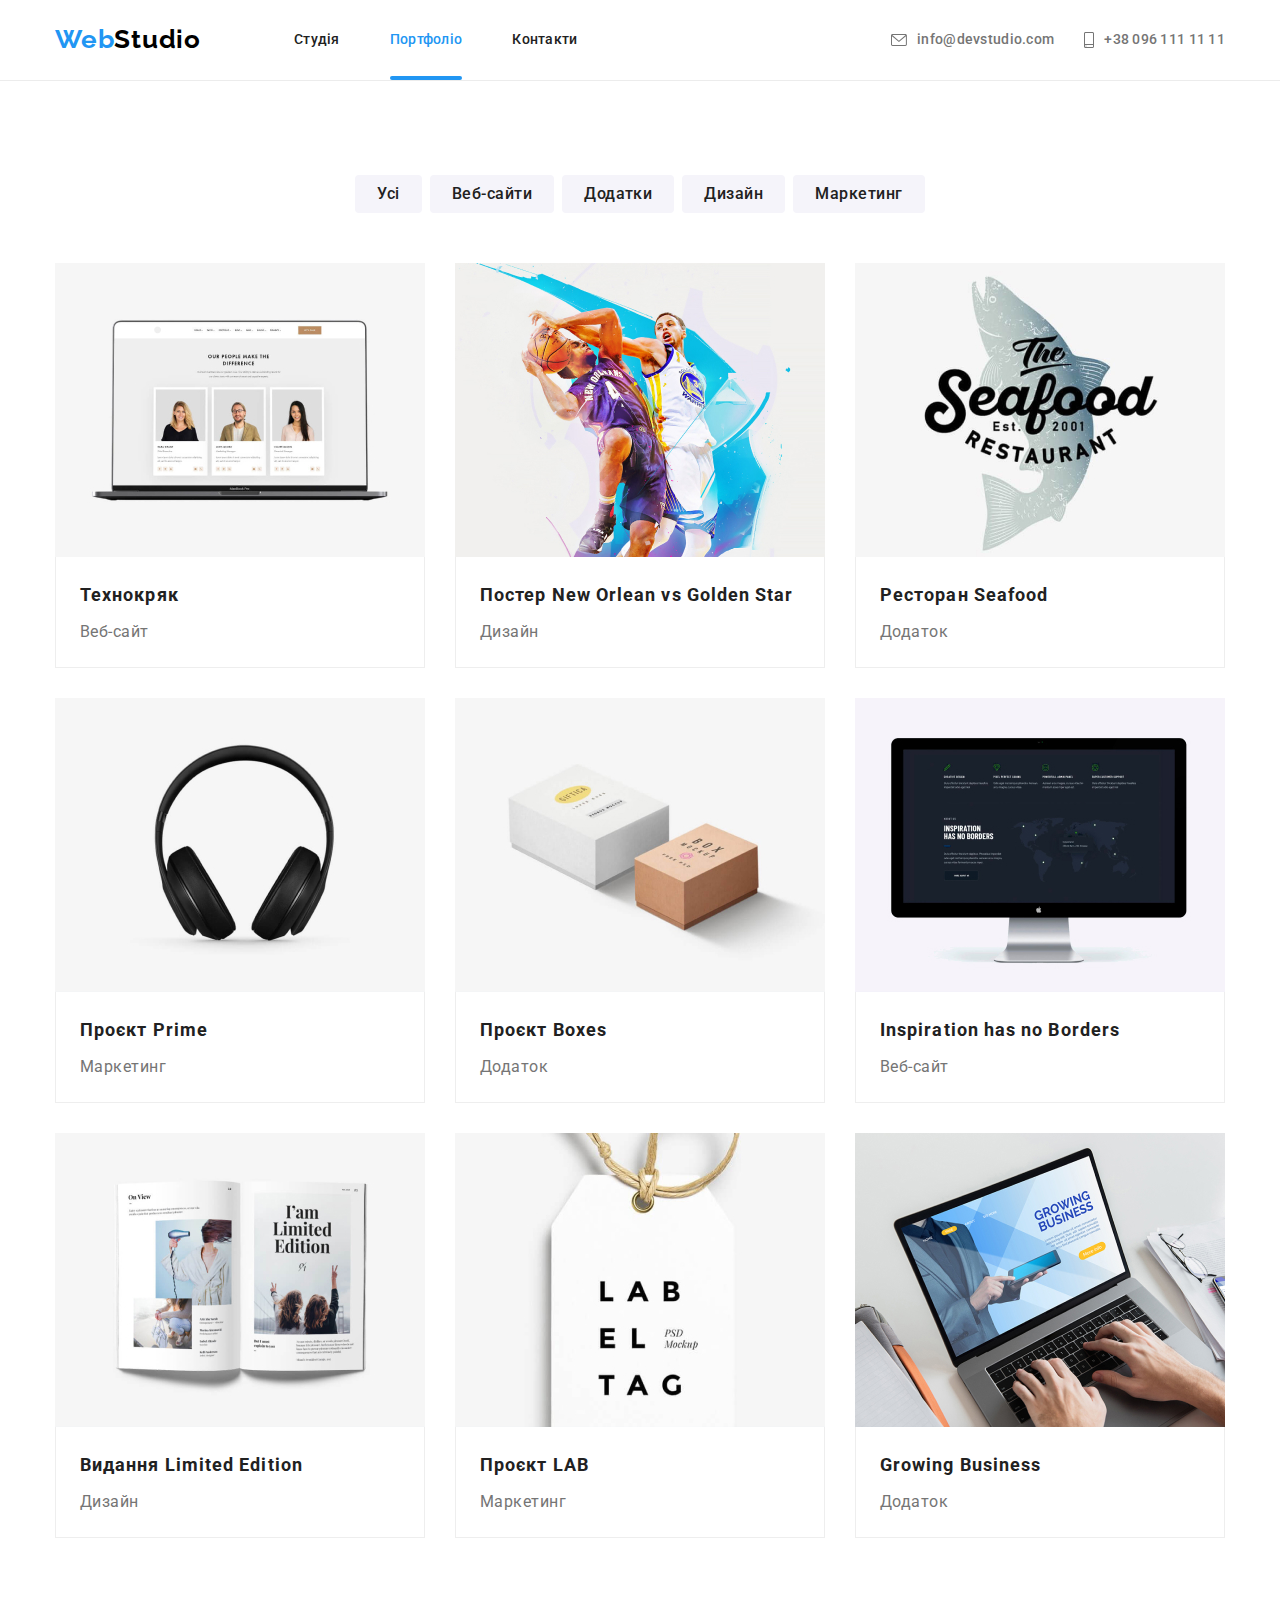
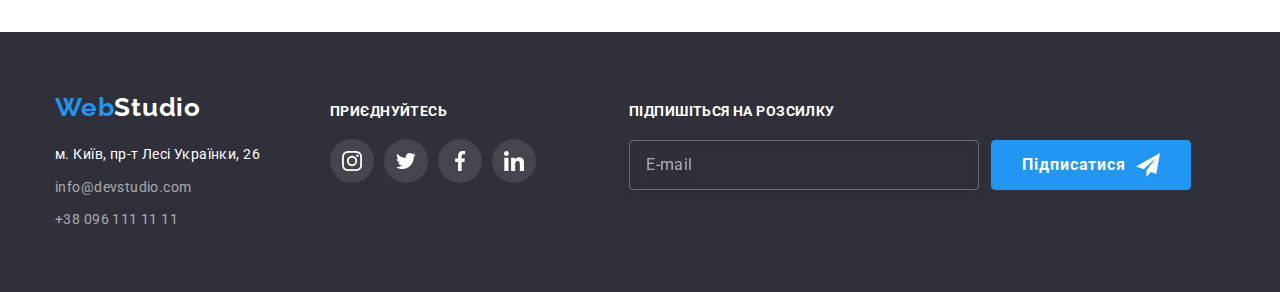
==== portfolio.html @ b6354248 "1" ====
<!DOCTYPE html>
<html lang="uk">

<head>
  <meta charset="UTF-8" />
  <meta http-equiv="X-UA-Compatible" content="IE=edge" />
  <meta name="viewport" content="width=device-width, initial-scale=1.0" />
  <title>WebStudio Portfolio</title>
  <link rel="preconnect" href="https://fonts.googleapis.com" />
  <link rel="preconnect" href="https://fonts.gstatic.com" crossorigin />
  <link
    href="https://fonts.googleapis.com/css2?family=Montserrat:wght@400;700&family=Raleway:wght@700&family=Roboto:wght@400;500;700;900&display=swap"
    rel="stylesheet" />
  <link rel="stylesheet"
    href="https://cdnjs.cloudflare.com/ajax/libs/modern-normalize/1.1.0/modern-normalize.min.css" />
  <link rel="stylesheet" href="./css/main.css" />
</head>

<body>
  <header class="portfolio-header">
    <div class="container container-header border-bottom">
      <a href="./index.html" class="logo"><span class="logo-text link">Web</span>Studio</a>
      <nav class="nav">
        <ul class="nav-list list">
          <li><a class="nav-link link" href="./index.html">Студія</a></li>
          <li>
            <a class="nav-link link current" href="./portfolio.html">Портфоліо</a>
          </li>
          <li><a class="nav-link link" href="">Контакти</a></li>
        </ul>
      </nav>

      <ul class="contacts list">
        <li>
          <a class="contacts-link mail link" href="mailto:info@devstudio.com">
            <svg class="contacts-icon" width="16" height="12">
              <use href=".//image/symbol-defs.svg#icon-mail"></use>
            </svg>
            info@devstudio.com</a>
        </li>
        <li>
          <a class="contacts-link tel link" href="tel:+380961111111"> <svg class="contacts-icon" width="10" height="16">
              <use href=".//image/symbol-defs.svg#icon-smartphone"></use>
            </svg> +38 096 111 11 11</a>
        </li>
      </ul>
    </div>
  </header>
  <main>
    <section class="main-portfolio section">
      <div class="container portfolio-container">
        <h1 class="visually-hidden">Портфоліо</h1>
        <ul class="filters-list list">
          <li><button class="filters-button" type="button">Усі</button></li>
          <li>
            <button class="filters-button" type="button">Веб-сайти</button>
          </li>
          <li>
            <button class="filters-button" type="button">Додатки</button>
          </li>
          <li>
            <button class="filters-button" type="button">Дизайн</button>
          </li>
          <li>
            <button class="filters-button" type="button">Маркетинг</button>
          </li>
        </ul>
        <ul class="projects-list list">
          <li class="projects-item">
            <a class="projects-link link" href="#">
              <div class="projects-link-info link">
                <img class="projects-img" src="./image/portfolio(1).jpg" width="370" alt="Технокряк" />
                <p class="projects-link-text">Ресурс пропонує комплексні пропозиції з різним рівнем функціоналу та сервісів. Все це
                  дозволить
                  відвідувачу отримати
                  вичерпні відомості про компанію чи приватну особу.</p>
              </div>
              <div class="projects-info">
                <h2 class="projects-title">Технокряк</h2>
                <p class="projects-text">Веб-сайт</p>
              </div>
            </a>
          </li>
          <li class="projects-item">
            <a class="projects-link link" href="#">
              <div class="projects-link-info link">
                <img class="projects-img" src="./image/portfolio(2).jpg" width="370" alt="Постер New Orlean vs Golden Star" />
                <p class="projects-link-text">Ресурс пропонує комплексні пропозиції з різним рівнем функціоналу та сервісів. Все це
                  дозволить
                  відвідувачу отримати
                  вичерпні відомості про компанію чи приватну особу.</p>
              </div>
              
              <div class="projects-info">
                <h2 class="projects-title">
                  Постер New Orlean vs Golden Star
                </h2>
                <p class="projects-text">Дизайн</p>
              </div>
            </a>
          </li>
          <li class="projects-item">
            <a class="projects-link link" href="#">
              <div class="projects-link-info link">
                <img class="projects-img" src="./image/portfolio(3).jpg" width="370" alt="Ресторан Seafood" />
                <p class="projects-link-text">Ресурс пропонує комплексні пропозиції з різним рівнем функціоналу та сервісів. Все це
                  дозволить
                  відвідувачу отримати
                  вичерпні відомості про компанію чи приватну особу.</p>
              </div>
              
              <div class="projects-info">
                <h2 class="projects-title">Ресторан Seafood</h2>
                <p class="projects-text">Додаток</p>
              </div>
            </a>
          </li>
          <li class="projects-item">
            <a class="projects-link link" href="#">
              <div class="projects-link-info link">
                <img class="projects-img" src="./image/portfolio(4).jpg" width="370" alt="Проєкт Prime" />
                <p class="projects-link-text">Ресурс пропонує комплексні пропозиції з різним рівнем функціоналу та сервісів. Все це
                  дозволить
                  відвідувачу отримати
                  вичерпні відомості про компанію чи приватну особу.</p>
              </div>
              
              <div class="projects-info">
                <h2 class="projects-title">Проєкт Prime</h2>
                <p class="projects-text">Маркетинг</p>
              </div>
            </a>
          </li>
          <li class="projects-item">
            <a class="projects-link link" href="#">
              <div class="projects-link-info link">
                <img class="projects-img" src="./image/portfolio(5).jpg" width="370" alt="Проєкт Boxes" />
                <p class="projects-link-text">Ресурс пропонує комплексні пропозиції з різним рівнем функціоналу та сервісів. Все це
                  дозволить
                  відвідувачу отримати
                  вичерпні відомості про компанію чи приватну особу.</p>
              </div>
              
              <div class="projects-info">
                <h2 class="projects-title">Проєкт Boxes</h2>
                <p class="projects-text">Додаток</p>
              </div>
            </a>
          </li>
          <li class="projects-item">
            <a class="projects-link link" href="#">
              <div class="projects-link-info link">
                <img class="projects-img" src="./image/portfolio(6).jpg" width="370" alt="Inspiration has no Borders" />
                <p class="projects-link-text">Ресурс пропонує комплексні пропозиції з різним рівнем функціоналу та сервісів. Все це
                  дозволить
                  відвідувачу отримати
                  вичерпні відомості про компанію чи приватну особу.</p>
              </div>
              
              <div class="projects-info">
                <h2 class="projects-title">Inspiration has no Borders</h2>
                <p class="projects-text">Веб-сайт</p>
              </div>
            </a>
          </li>
          <li class="projects-item">
            <a class="projects-link link" href="#">
              <div class="projects-link-info link">
                <img class="projects-img" src="./image/portfolio(7).jpg" width="370" alt="Видання Limited Edition" />
                <p class="projects-link-text">Ресурс пропонує комплексні пропозиції з різним рівнем функціоналу та сервісів. Все це
                  дозволить
                  відвідувачу отримати
                  вичерпні відомості про компанію чи приватну особу.</p>
              </div>
              
              <div class="projects-info">
                <h2 class="projects-title">Видання Limited Edition</h2>
                <p class="projects-text">Дизайн</p>
              </div>
            </a>
          </li>
          <li class="projects-item">
            <a class="projects-link link" href="#">
              <div class="projects-link-info link">
                <img class="projects-img" src="./image/portfolio(8).jpg" width="370" alt="Проєкт LAB" />
                <p class="projects-link-text">Ресурс пропонує комплексні пропозиції з різним рівнем функціоналу та сервісів. Все це
                  дозволить
                  відвідувачу отримати
                  вичерпні відомості про компанію чи приватну особу.</p>
              </div>
              
              <div class="projects-info">
                <h2 class="projects-title">Проєкт LAB</h2>
                <p class="projects-text">Маркетинг</p>
              </div>
            </a>
          </li>
          <li class="projects-item">
            <a class="projects-link link" href="#">
              <div class="projects-link-info link">
                <img class="projects-img" src="./image/portfolio(9).jpg" width="370" alt="Growing Business" />
                <p class="projects-link-text">Ресурс пропонує комплексні пропозиції з різним рівнем функціоналу та сервісів. Все це
                  дозволить
                  відвідувачу отримати
                  вичерпні відомості про компанію чи приватну особу.</p>
              </div>
              
              <div class="projects-info">
                <h2 class="projects-title">Growing Business</h2>
                <p class="projects-text">Додаток</p>
              </div>
            </a>
          </li>
        </ul>
      </div>
    </section>
  </main>
  <footer>
    <address class="address section">
      <div class="footer-container container">
        <div class="address-container">
          <p class="logo-footer"><span class="logo-text">Web</span>Studio</p>
          <ul class="address-list list">
            <li class="address-item">
              <a class="address-map link" href="https://goo.gl/maps/9BAexuXsB6jjKLk17" target="_blank"
                rel="noopenet noreferrer nofollow">м. Київ, пр-т Лесі Українки, 26</a>
            </li>
            <li class="address-item">
              <a class="address-mail link" href="mailto:info@devstudio.com">info@devstudio.com</a>
            </li>
            <li class="address-item">
              <a class="address-tel link" href="tel:+380961111111">+38 096 111 11 11</a>
            </li>
          </ul>
        </div>
        <div class="footer-soc-container">
          <p class="footer-soc-text">приєднуйтесь</p>
          <ul class="footer-soc-list list">
            <li class="footer-soc-item">
              <a class="footer-soc-link link" href="" target="_blank" rel="noopenet noreferrer nofollow">
                <svg class="footer-soc-icon" width="20" height="20">
                  <use href=".//image/symbol-defs.svg#icon-instagram"></use>
                </svg></a>
            </li>
            <li class="footer-soc-item">
              <a class="footer-soc-link link" href="" target="_blank" rel="noopenet noreferrer nofollow">
                <svg class="footer-soc-icon" width="20" height="20">
                  <use href=".//image/symbol-defs.svg#icon-twitter"></use>
                </svg></a>
            </li>
            <li class="footer-soc-item">
              <a class="footer-soc-link link" href="" target="_blank" rel="noopenet noreferrer nofollow">
                <svg class="footer-soc-icon" width="20" height="20">
                  <use href=".//image/symbol-defs.svg#icon-facebook"></use>
                </svg></a>
            </li>
            <li class="footer-soc-item">
              <a class="footer-soc-link link" href="" target="_blank" rel="noopenet noreferrer nofollow">
                <svg class="footer-soc-icon" width="20" height="20">
                  <use href=".//image/symbol-defs.svg#icon-linkedin"></use>
                </svg></a>
            </li>
          </ul>
        </div>
        <div class="footer-email-container">
          <p class="footer-email-title">Підпишіться на розсилку</p>
          <form class="footer-email-box">
            <input type="email" name="email" id="email" placeholder="E-mail">
            <button class="footer-email-button" type="submit">Підписатися
              <svg class="footer-email-icon" width="24" height="24">
                <use href=".//image/symbol-defs.svg#icon-send"></use>
              </svg>
            </button>
          </form>
  
        </div>
      </div>
    </address>
  </footer>
</body>

</html>
---- css/main.css ----
:root {
  --color-black-text: #000000;
  --color-white-text: #ffffff;
  --color-active-link: #2196f3;
  --color-active-button: #188ce8;
  --color-nav-text: #212121;
  --color-contact-text: #757575;
  --color-title-text: #212121;
  --color-main-text: #757575;
  --color-box-text: #ffffff;
  --color-background-header: #ffffff;
  --color-background-footer: #2f303a;
  --color-background-hero: #2f303a;
  --color-background-hero-button: #188ce8;
  --color-background-team: #f5f4fa;
  --color-background-filters-button: #f5f4fa;
  --color-background-white: #ffffff;
  --color-background-main-portfolio: #f5f5f5;
  --color-border-portfolio: #eeeeee;
  --color-border-header: #ececec;
  --color-logo: #2196f3;
  --color-icon-grey: #afb1b8;
  --colo-icon-background-footer: rgba(255, 255, 255, 0.1);
  --animation-delay: 250ms cubic-bezier(0.4, 0, 0.2, 1);
}

h1,
h2,
h3,
h4,
h5,
h6,
p {
  margin: 0;
}

body {
  font-family: "Roboto", sans-serif;
  font-style: normal;
  color: var(--color-black-text);
}

.list {
  padding: 0px;
  margin: 0px;
  list-style: none;
}

.link {
  padding: 0px;
  margin: 0px;
  text-decoration: none;
  -webkit-transition: background-color var(--animation-delay), color var(--animation-delay);
  transition: background-color var(--animation-delay), color var(--animation-delay);
}

.title {
  padding: 0px;
  margin: 0px;
}

.section {
  padding: 94px 0;
}

img {
  display: block;
  max-width: 100%;
  height: auto;
}

.visually-hidden {
  position: absolute;
  width: 1px;
  height: 1px;
  margin: -1px;
  padding: 0;
  overflow: hidden;
  border: 0;
  clip: rect(0 0 0 0);
}

.container {
  width: 1200px;
  padding-left: 15px;
  padding-right: 15px;
  margin: 0 auto;
}

.container-header {
  display: -webkit-box;
  display: -ms-flexbox;
  display: flex;
}

.logo {
  padding-top: 24px;
  padding-bottom: 25px;
  margin-right: 93px;
  font-family: "Raleway";
  font-weight: 700;
  font-size: 26px;
  line-height: 1.19;
  letter-spacing: 0.03em;
  text-decoration: none;
  color: var(--color-black-text);
}

.logo-text {
  color: var(--color-logo);
}

.nav-list {
  display: -webkit-box;
  display: -ms-flexbox;
  display: flex;
  -webkit-box-align: center;
      -ms-flex-align: center;
          align-items: center;
  gap: 50px;
}
.nav-list .current {
  color: var(--color-active-link);
}

.nav-item {
  position: relative;
}

.nav-link {
  position: relative;
  display: inline-block;
  padding: 32px 0;
  font-weight: 500;
  font-size: 14px;
  line-height: 1.14;
  letter-spacing: 0.02em;
  color: var(--color-nav-text);
}
.nav-link:hover, .nav-link:focus {
  color: var(--color-active-link);
}
.nav-link::before,
.nav-link .current::before {
  content: "";
  width: 100%;
  height: 4px;
  border-radius: 2px;
  position: absolute;
  background-color: var(--color-active-link);
  color: var(--color-active-link);
  left: 0;
  bottom: 0;
  -webkit-transition: -webkit-transform var(--animation-delay);
  transition: -webkit-transform var(--animation-delay);
  transition: transform var(--animation-delay);
  transition: transform var(--animation-delay), -webkit-transform var(--animation-delay);
  -webkit-transform: scale(0);
          transform: scale(0);
  -webkit-transform-origin: left;
          transform-origin: left;
}

.current::before {
  -webkit-transform: scale(1);
          transform: scale(1);
}

.contacts.list {
  display: -webkit-box;
  display: -ms-flexbox;
  display: flex;
  -webkit-box-align: center;
      -ms-flex-align: center;
          align-items: center;
  margin-left: auto;
  gap: 30px;
}

.contacts-icon {
  margin-right: 10px;
  -webkit-box-align: baseline;
      -ms-flex-align: baseline;
          align-items: baseline;
  -webkit-transition: fill var(--animation-delay);
  transition: fill var(--animation-delay);
  fill: var(--color-contact-text);
}
.contacts-link:hover .contacts-icon, .contacts-link:focus .contacts-icon {
  fill: var(--color-active-link);
}

.contacts-link {
  position: relative;
  display: -webkit-box;
  display: -ms-flexbox;
  display: flex;
  -webkit-box-align: center;
      -ms-flex-align: center;
          align-items: center;
  padding: 32px 0;
  font-weight: 500;
  font-size: 14px;
  line-height: 1.14;
  letter-spacing: 0.02em;
  color: var(--color-contact-text);
}
.contacts-link:hover, .contacts-link:focus {
  color: var(--color-active-link);
}

.hero.section {
  max-width: 1600px;
  height: 600px;
  padding-top: 200px;
  padding-bottom: 200px;
  margin-left: auto;
  margin-right: auto;
  text-align: center;
  background-color: var(--color-background-hero);
  background-image: -webkit-gradient(linear, left top, left bottom, from(rgba(47, 48, 58, 0.4)), to(rgba(47, 48, 58, 0.4))), url(../image/hero-img-background.jpg);
  background-image: linear-gradient(rgba(47, 48, 58, 0.4), rgba(47, 48, 58, 0.4)), url(../image/hero-img-background.jpg);
  background-repeat: no-repeat;
  background-position: center;
  background-size: cover;
}

.hero-container {
  display: -webkit-box;
  display: -ms-flexbox;
  display: flex;
  -webkit-box-orient: vertical;
  -webkit-box-direction: normal;
      -ms-flex-direction: column;
          flex-direction: column;
  -webkit-box-align: center;
      -ms-flex-align: center;
          align-items: center;
}

.hero-title {
  margin-bottom: 30px;
  width: 696px;
  height: 120;
  font-weight: 900;
  font-size: 44px;
  line-height: 1.36;
  letter-spacing: 0.06em;
  text-transform: uppercase;
  color: var(--color-white-text);
}

.hero-button {
  min-width: 216px;
  height: 50px;
  font-family: "Roboto";
  font-weight: 700;
  font-size: 16px;
  line-height: 1.87;
  -webkit-box-align: center;
      -ms-flex-align: center;
          align-items: center;
  text-align: center;
  letter-spacing: 0.06em;
  color: var(--color-white-text);
  background-color: var(--color-background-hero-button);
  border: none;
  cursor: pointer;
  border-radius: 4px;
  -webkit-transition: background-color var(--animation-delay), -webkit-box-shadow var(--animation-delay);
  transition: background-color var(--animation-delay), -webkit-box-shadow var(--animation-delay);
  transition: background-color var(--animation-delay), box-shadow var(--animation-delay);
  transition: background-color var(--animation-delay), box-shadow var(--animation-delay), -webkit-box-shadow var(--animation-delay);
}
.hero-button:hover, .hero-button:focus {
  background-color: var(--color-active-link);
  -webkit-box-shadow: 0px 4px 4px rgba(0, 0, 0, 0.15);
          box-shadow: 0px 4px 4px rgba(0, 0, 0, 0.15);
}

.feature {
  background-color: var(--color-background-white);
}

.feature-list {
  display: -webkit-box;
  display: -ms-flexbox;
  display: flex;
  gap: 30px;
}

.feature-picture {
  display: -webkit-box;
  display: -ms-flexbox;
  display: flex;
  -webkit-box-align: center;
      -ms-flex-align: center;
          align-items: center;
  -webkit-box-pack: center;
      -ms-flex-pack: center;
          justify-content: center;
  margin-bottom: 30px;
  width: 270px;
  height: 120px;
  border-radius: 4px;
  background-color: var(--color-background-team);
}

.feature-title {
  margin-bottom: 10px;
  font-weight: 700;
  font-size: 14px;
  line-height: 1.14;
  letter-spacing: 0.03em;
  text-transform: uppercase;
  color: var(--color-title-text);
}

.feature-text {
  font-size: 14px;
  line-height: 1.7;
  letter-spacing: 0.03em;
  color: var(--color-main-text);
}

.box {
  padding-top: 0px;
  background-color: var(--color-background-white);
}

.box-title.title {
  margin-bottom: 50px;
  font-weight: 700;
  font-size: 36px;
  line-height: 1.16;
  text-align: center;
  letter-spacing: 0.03em;
  color: var(--color-title-text);
}

.box-list {
  display: -webkit-box;
  display: -ms-flexbox;
  display: flex;
  -webkit-box-pack: center;
      -ms-flex-pack: center;
          justify-content: center;
  gap: 30px;
}

.box-item {
  position: relative;
}

.box-text {
  position: absolute;
  bottom: 0;
  display: -webkit-box;
  display: -ms-flexbox;
  display: flex;
  -webkit-box-align: center;
      -ms-flex-align: center;
          align-items: center;
  -webkit-box-pack: center;
      -ms-flex-pack: center;
          justify-content: center;
  width: 370px;
  height: 70px;
  background-color: rgba(47, 48, 58, 0.8);
  font-weight: 700;
  font-size: 14px;
  line-height: 16px;
  text-align: center;
  letter-spacing: 0.03em;
  text-transform: uppercase;
  color: var(--color-box-text);
}

.team {
  background: var(--color-background-team);
}

.team-title {
  margin-bottom: 50px;
  font-weight: 700;
  font-size: 36px;
  line-height: 1.16;
  text-align: center;
  letter-spacing: 0.03em;
  color: var(--color-title-text);
}

.team-list {
  display: -webkit-box;
  display: -ms-flexbox;
  display: flex;
  gap: 30px;
}

.team-item {
  -webkit-box-shadow: 0px 1px 3px rgba(0, 0, 0, 0.12), 0px 1px 1px rgba(0, 0, 0, 0.14), 0px 2px 1px rgba(0, 0, 0, 0.2);
          box-shadow: 0px 1px 3px rgba(0, 0, 0, 0.12), 0px 1px 1px rgba(0, 0, 0, 0.14), 0px 2px 1px rgba(0, 0, 0, 0.2);
  border-radius: 0px 0px 4px 4px;
  background-color: var(--color-background-white);
}

.team-info {
  padding-top: 30px;
  padding-bottom: 30px;
}

.team-name {
  margin-bottom: 10px;
  font-weight: 500;
  font-size: 16px;
  line-height: 1.18;
  text-align: center;
  letter-spacing: 0.03em;
  color: var(--color-title-text);
}

.team-text {
  margin-bottom: 16px;
  font-size: 16px;
  line-height: 1.18;
  text-align: center;
  letter-spacing: 0.03em;
  color: var(--color-main-text);
}

.team-soc-list {
  display: -webkit-box;
  display: -ms-flexbox;
  display: flex;
  -webkit-box-pack: center;
      -ms-flex-pack: center;
          justify-content: center;
  gap: 10px;
}

.team-soc-link {
  width: 44px;
  height: 44px;
  border-radius: 50%;
  display: -webkit-inline-box;
  display: -ms-inline-flexbox;
  display: inline-flex;
  -webkit-box-align: center;
      -ms-flex-align: center;
          align-items: center;
  -webkit-box-pack: center;
      -ms-flex-pack: center;
          justify-content: center;
  -webkit-transition: color var(--animation-delay), bacground-color var(--animation-delay);
  transition: color var(--animation-delay), bacground-color var(--animation-delay);
}
.team-soc-link:hover, .team-soc-link:focus {
  background-color: var(--color-active-link);
}

.team-soc-icon {
  fill: var(--color-icon-grey);
  -webkit-transition: fill var(--animation-delay);
  transition: fill var(--animation-delay);
}
.team-soc-link:hover .team-soc-icon, .team-soc-link:focus .team-soc-icon {
  fill: var(--color-white-text);
}

.customers-title {
  margin-bottom: 50px;
  font-weight: 700;
  font-size: 36px;
  line-height: 42px;
  text-align: center;
  letter-spacing: 0.03em;
  color: var(--color-black-text);
}

.customers-list {
  display: -webkit-box;
  display: -ms-flexbox;
  display: flex;
  -webkit-box-pack: center;
      -ms-flex-pack: center;
          justify-content: center;
  gap: 30px;
}

.customers-icon {
  fill: var(--color-icon-grey);
  -webkit-transition: color var(--animation-delay), fill var(--animation-delay);
  transition: color var(--animation-delay), fill var(--animation-delay);
}

.customers-link {
  display: -webkit-box;
  display: -ms-flexbox;
  display: flex;
  -webkit-box-pack: center;
      -ms-flex-pack: center;
          justify-content: center;
  -webkit-box-align: center;
      -ms-flex-align: center;
          align-items: center;
  width: 170px;
  height: 92px;
  border: 1px solid var(--color-icon-grey);
  border-radius: 4px;
}
.customers-link:hover, .customers-link:focus {
  border-color: var(--color-active-link);
}
.customers-link:hover .customers-icon, .customers-link:hover .customers-icon, .customers-link:focus .customers-icon, .customers-link:focus .customers-icon {
  fill: var(--color-active-link);
}

.backdrop {
  width: 100%;
  height: 100%;
  position: fixed;
  top: 0;
  background-color: rgba(0, 0, 0, 0.2);
  -webkit-transition: opacity var(--animation-delay), visibility var(--animation-delay);
  transition: opacity var(--animation-delay), visibility var(--animation-delay);
}

.modal {
  width: 528px;
  min-height: 581px;
  padding: 40px;
  background-color: var(--color-background-white);
  position: absolute;
  top: 50%;
  left: 50%;
  -webkit-transform: translate(-50%, -50%) scale(1) translateX(0);
          transform: translate(-50%, -50%) scale(1) translateX(0);
  -webkit-transition: -webkit-transform var(--animation-delay);
  transition: -webkit-transform var(--animation-delay);
  transition: transform var(--animation-delay);
  transition: transform var(--animation-delay), -webkit-transform var(--animation-delay);
  -webkit-transform-origin: top;
          transform-origin: top;
}
.modal input, .modal textarea {
  outline: 2px solid transparent;
}

.backdrop.is-hidden .modal {
  -webkit-transform: translate(-50%, -50%) scale(0) translateX(-100%);
          transform: translate(-50%, -50%) scale(0) translateX(-100%);
}

.modal-close-button {
  position: absolute;
  top: 8px;
  right: 8px;
  width: 30px;
  height: 30px;
  border: 1px solid rgba(0, 0, 0, 0.1);
  border-radius: 50%;
  background-color: transparent;
  display: -webkit-box;
  display: -ms-flexbox;
  display: flex;
  -webkit-box-align: center;
      -ms-flex-align: center;
          align-items: center;
  -webkit-box-pack: center;
      -ms-flex-pack: center;
          justify-content: center;
  cursor: pointer;
  fill: var(--color-black-text);
}
.modal-close-button:hover, .modal-close-button:focus {
  background-color: var(--color-active-link);
  fill: var(--color-white-text);
}

.is-hidden {
  opacity: 0;
  visibility: hidden;
  pointer-events: none;
}

.modal-container {
  display: -webkit-box;
  display: -ms-flexbox;
  display: flex;
  -webkit-box-orient: vertical;
  -webkit-box-direction: normal;
      -ms-flex-direction: column;
          flex-direction: column;
  padding: 40px;
}

.modal-title {
  margin-bottom: 12px;
  font-weight: 700;
  font-size: 20px;
  line-height: 1.15;
  text-align: center;
  letter-spacing: 0.03em;
  color: var(--color-title-text);
}

.modal-user-info {
  display: -webkit-box;
  display: -ms-flexbox;
  display: flex;
  -webkit-box-orient: vertical;
  -webkit-box-direction: normal;
      -ms-flex-direction: column;
          flex-direction: column;
}

.modal-box {
  position: relative;
  font-weight: 400;
  font-size: 12px;
  line-height: 1.16;
  letter-spacing: 0.01em;
  color: var(--color-contact-text);
}

.modal-info-icon {
  position: absolute;
  fill: var(--color-nav-text);
  top: 60%;
  left: 11px;
  -webkit-transform: translateY(-60%);
          transform: translateY(-60%);
  -webkit-transition: fill var(--animation-delay);
  transition: fill var(--animation-delay);
}
.modal-input:hover + .modal-info-icon, .modal-input:focus + .modal-info-icon {
  fill: var(--color-active-link);
}

.modal-input {
  position: relative;
  margin-top: 4px;
  margin-bottom: 10px;
  padding-left: 42px;
  width: 100%;
  height: 40px;
  border: 1px solid rgba(33, 33, 33, 0.2);
  border-radius: 4px;
  outline: transparent;
  -webkit-transition: border var(--animation-delay), outline var(--animation-delay);
  transition: border var(--animation-delay), outline var(--animation-delay);
}
.modal-input:hover, .modal-input:focus {
  outline: 1px solid var(--color-active-link);
  border: 1px solid var(--color-active-link);
}

textarea {
  display: block;
  margin-top: 4px;
  margin-bottom: 20px;
  width: 100%;
  height: 120px;
  resize: none;
  padding: 10px;
  border: 1px solid rgba(33, 33, 33, 0.2);
  border-radius: 4px;
  outline: transparent;
  -webkit-transition: border var(--animation-delay), outline var(--animation-delay);
  transition: border var(--animation-delay), outline var(--animation-delay);
}
textarea::-webkit-input-placeholder {
  font-weight: 400;
  font-size: 12px;
  line-height: 1.16;
  letter-spacing: 0.01em;
  color: rgba(117, 117, 117, 0.5);
}
textarea::-moz-placeholder {
  font-weight: 400;
  font-size: 12px;
  line-height: 1.16;
  letter-spacing: 0.01em;
  color: rgba(117, 117, 117, 0.5);
}
textarea:-ms-input-placeholder {
  font-weight: 400;
  font-size: 12px;
  line-height: 1.16;
  letter-spacing: 0.01em;
  color: rgba(117, 117, 117, 0.5);
}
textarea::-ms-input-placeholder {
  font-weight: 400;
  font-size: 12px;
  line-height: 1.16;
  letter-spacing: 0.01em;
  color: rgba(117, 117, 117, 0.5);
}
textarea::placeholder {
  font-weight: 400;
  font-size: 12px;
  line-height: 1.16;
  letter-spacing: 0.01em;
  color: rgba(117, 117, 117, 0.5);
}
textarea:hover, textarea:focus {
  outline: 1px solid var(--color-active-link);
  border: 1px solid var(--color-active-link);
}

.agreement-box {
  display: -webkit-box;
  display: -ms-flexbox;
  display: flex;
  -webkit-box-align: center;
      -ms-flex-align: center;
          align-items: center;
  -webkit-box-pack: center;
      -ms-flex-pack: center;
          justify-content: center;
  margin-bottom: 30px;
  gap: 9px;
  font-family: "Roboto";
  font-style: normal;
  font-weight: 400;
  font-size: 14px;
  line-height: 1.71;
  letter-spacing: 0.03em;
  color: var(--color-contact-text);
}

.agreement-checkbox {
  position: absolute;
  width: 1px;
  height: 1px;
  margin: -1px;
  padding: 0;
  overflow: hidden;
  border: 0;
  clip: rect(0 0 0 0);
}

.modal-icon-check {
  display: inline-block;
  width: 16px;
  height: 15px;
  background-image: url(../image/icon-check.svg);
  background-origin: border-box;
  border: 2px solid var(--color-black-text);
}
.agreement-checkbox:checked + .modal-icon-check {
  background-color: var(--color-active-link);
  border-color: transparent;
  background-size: contain;
}

.agreement-link {
  color: var(--color-active-link);
}

.modal-submit-button {
  width: 200px;
  height: 50px;
  margin-left: auto;
  margin-right: auto;
  background-color: var(--color-active-link);
  -webkit-box-shadow: 0px 4px 4px rgba(0, 0, 0, 0.15);
          box-shadow: 0px 4px 4px rgba(0, 0, 0, 0.15);
  border: 1px solid var(--color-active-link);
  border-radius: 4px;
  font-weight: 700;
  font-size: 16px;
  line-height: 1.875;
  text-align: center;
  letter-spacing: 0.06em;
  color: var(--color-white-text);
  cursor: pointer;
  -webkit-transition: background-color var(--animation-delay), -webkit-box-shadow var(--animation-delay);
  transition: background-color var(--animation-delay), -webkit-box-shadow var(--animation-delay);
  transition: background-color var(--animation-delay), box-shadow var(--animation-delay);
  transition: background-color var(--animation-delay), box-shadow var(--animation-delay), -webkit-box-shadow var(--animation-delay);
}
.modal-submit-button:hover, .modal-submit-button:focus {
  background-color: var(--color-active-button);
}

.address {
  display: block;
  background: var(--color-background-footer);
  font-style: normal;
  padding-top: 60px;
  padding-bottom: 60px;
}

.footer-container {
  display: -webkit-box;
  display: -ms-flexbox;
  display: flex;
  -webkit-box-align: baseline;
      -ms-flex-align: baseline;
          align-items: baseline;
}

.address-container {
  margin-right: 70px;
}

.logo-footer {
  display: inline-block;
  margin-bottom: 20px;
  font-family: "Raleway";
  font-weight: 700;
  font-size: 26px;
  line-height: 1.19;
  letter-spacing: 0.03em;
  color: var(--color-white-text);
}

.address-item {
  margin-bottom: 9px;
}

.address-item:last-child {
  margin-bottom: 0px;
}

.address-map {
  font-size: 14px;
  line-height: 1.71;
  letter-spacing: 0.03em;
  color: var(--color-white-text);
}

.address-mail {
  font-size: 14px;
  line-height: 1.71;
  letter-spacing: 0.03em;
  color: rgba(255, 255, 255, 0.6);
}

.address-tel {
  font-size: 14px;
  line-height: 1.71;
  letter-spacing: 0.03em;
  color: rgba(255, 255, 255, 0.6);
}

.footer-soc-container {
  margin-right: 93px;
}

.footer-soc-text {
  margin-bottom: 20px;
  font-weight: 700;
  font-size: 14px;
  line-height: 16px;
  letter-spacing: 0.03em;
  text-transform: uppercase;
  color: var(--color-white-text);
}

.footer-soc-list {
  display: -webkit-box;
  display: -ms-flexbox;
  display: flex;
  -webkit-box-pack: left;
      -ms-flex-pack: left;
          justify-content: left;
  gap: 10px;
}

.footer-soc-link {
  -webkit-transition: color var(--animation-delay), background-color var(--animation-delay);
  transition: color var(--animation-delay), background-color var(--animation-delay);
  width: 44px;
  height: 44px;
  border-radius: 50%;
  display: -webkit-box;
  display: -ms-flexbox;
  display: flex;
  -webkit-box-align: center;
      -ms-flex-align: center;
          align-items: center;
  -webkit-box-pack: center;
      -ms-flex-pack: center;
          justify-content: center;
  background-color: var(--colo-icon-background-footer);
}
.footer-soc-link:hover, .footer-soc-link:focus {
  background-color: var(--color-active-link);
}

.footer-soc-icon {
  -webkit-transition: fill var(--animation-delay);
  transition: fill var(--animation-delay);
  fill: var(--color-white-text);
}
.footer-soc-link:hover .footer-soc-icon, .footer-soc-link:focus .footer-soc-icon {
  fill: var(--color-white-text);
}

.footer-email-title {
  margin-bottom: 20px;
  font-weight: 700;
  font-size: 14px;
  line-height: 1.14;
  letter-spacing: 0.03em;
  text-transform: uppercase;
  color: var(--color-white-text);
}

.footer-email-box {
  display: -webkit-box;
  display: -ms-flexbox;
  display: flex;
  -webkit-box-align: center;
      -ms-flex-align: center;
          align-items: center;
  -webkit-box-pack: center;
      -ms-flex-pack: center;
          justify-content: center;
}

.footer-email-box input {
  width: 350px;
  height: 50px;
  margin-right: 12px;
  padding: 16px;
  background-color: transparent;
  border: 1px solid rgba(255, 255, 255, 0.3);
  -webkit-filter: drop-shadow(0px 4px 4px rgba(0, 0, 0, 0.15));
          filter: drop-shadow(0px 4px 4px rgba(0, 0, 0, 0.15));
  border-radius: 4px;
  font-weight: 400;
  font-size: 16px;
  line-height: 20px;
  -webkit-box-align: center;
      -ms-flex-align: center;
          align-items: center;
  letter-spacing: 0.03em;
  color: var(--color-white-text);
  outline: transparent;
  -webkit-transition: border var(--animation-delay), outline var(--animation-delay);
  transition: border var(--animation-delay), outline var(--animation-delay);
}
.footer-email-box input:focus, .footer-email-box input:hover {
  border: 1px solid var(--color-active-link);
  outline: 2px solid var(--color-active-link);
}
.footer-email-box input::-webkit-input-placeholder {
  font-weight: 400;
  font-size: 16px;
  line-height: 20px;
  -webkit-box-align: center;
          align-items: center;
  letter-spacing: 0.03em;
  color: rgba(255, 255, 255, 0.6);
}
.footer-email-box input::-moz-placeholder {
  font-weight: 400;
  font-size: 16px;
  line-height: 20px;
  align-items: center;
  letter-spacing: 0.03em;
  color: rgba(255, 255, 255, 0.6);
}
.footer-email-box input:-ms-input-placeholder {
  font-weight: 400;
  font-size: 16px;
  line-height: 20px;
  -ms-flex-align: center;
      align-items: center;
  letter-spacing: 0.03em;
  color: rgba(255, 255, 255, 0.6);
}
.footer-email-box input::-ms-input-placeholder {
  font-weight: 400;
  font-size: 16px;
  line-height: 20px;
  -ms-flex-align: center;
      align-items: center;
  letter-spacing: 0.03em;
  color: rgba(255, 255, 255, 0.6);
}
.footer-email-box input::placeholder {
  font-weight: 400;
  font-size: 16px;
  line-height: 20px;
  -webkit-box-align: center;
      -ms-flex-align: center;
          align-items: center;
  letter-spacing: 0.03em;
  color: rgba(255, 255, 255, 0.6);
}

.footer-email-button {
  width: 200px;
  height: 50px;
  background: var(--color-active-link);
  border: 1px solid var(--color-active-link);
  border-radius: 4px;
  font-weight: 700;
  font-size: 16px;
  line-height: 1.875;
  display: -webkit-box;
  display: -ms-flexbox;
  display: flex;
  -webkit-box-align: center;
      -ms-flex-align: center;
          align-items: center;
  -webkit-box-pack: center;
      -ms-flex-pack: center;
          justify-content: center;
  letter-spacing: 0.06em;
  color: var(--color-white-text);
  cursor: pointer;
  -webkit-transition: background-color var(--animation-delay), -webkit-box-shadow var(--animation-delay);
  transition: background-color var(--animation-delay), -webkit-box-shadow var(--animation-delay);
  transition: background-color var(--animation-delay), box-shadow var(--animation-delay);
  transition: background-color var(--animation-delay), box-shadow var(--animation-delay), -webkit-box-shadow var(--animation-delay);
}
.footer-email-button:hover, .footer-email-button:focus {
  background-color: var(--color-active-button);
  -webkit-box-shadow: 0px 4px 4px rgba(0, 0, 0, 0.15);
          box-shadow: 0px 4px 4px rgba(0, 0, 0, 0.15);
}

.footer-email-icon {
  margin-left: 10px;
  fill: var(--color-white-text);
}

.portfolio-header {
  border-bottom: 1px solid var(--color-border-header);
}

.main-portfolio {
  background: var(--color-background-white);
}

.filters-list {
  display: -webkit-box;
  display: -ms-flexbox;
  display: flex;
  -webkit-box-orient: horizontal;
  -webkit-box-direction: normal;
      -ms-flex-direction: row;
          flex-direction: row;
  -webkit-box-pack: center;
      -ms-flex-pack: center;
          justify-content: center;
  margin-bottom: 50px;
  gap: 8px;
}

.filters-button {
  height: 38px;
  padding: 6px 22px;
  font-family: "Roboto";
  font-style: normal;
  font-weight: 500;
  font-size: 16px;
  line-height: 1.62;
  text-align: center;
  letter-spacing: 0.03em;
  border: none;
  color: var(--color-nav-text);
  background: var(--color-background-filters-button);
  border-radius: 4px;
  cursor: pointer;
  -webkit-transition: color var(--animation-delay), background-color var(--animation-delay), -webkit-box-shadow var(--animation-delay);
  transition: color var(--animation-delay), background-color var(--animation-delay), -webkit-box-shadow var(--animation-delay);
  transition: color var(--animation-delay), background-color var(--animation-delay), box-shadow var(--animation-delay);
  transition: color var(--animation-delay), background-color var(--animation-delay), box-shadow var(--animation-delay), -webkit-box-shadow var(--animation-delay);
}
.filters-button:hover, .filters-button:focus {
  border: none;
  background-color: var(--color-active-link);
  color: var(--color-white-text);
  -webkit-box-shadow: 0px 3px 1px rgba(0, 0, 0, 0.1), 0px 1px 2px rgba(0, 0, 0, 0.08), 0px 2px 2px rgba(0, 0, 0, 0.12);
          box-shadow: 0px 3px 1px rgba(0, 0, 0, 0.1), 0px 1px 2px rgba(0, 0, 0, 0.08), 0px 2px 2px rgba(0, 0, 0, 0.12);
}

.projects-list {
  display: -webkit-box;
  display: -ms-flexbox;
  display: flex;
  -ms-flex-wrap: wrap;
      flex-wrap: wrap;
  gap: 30px;
}

.projects-item {
  width: calc((100% - 60px) / 3);
  background-color: var(--color-background-white);
}

.projects-link {
  display: block;
  -webkit-transition: -webkit-box-shadow var(--animation-delay);
  transition: -webkit-box-shadow var(--animation-delay);
  transition: box-shadow var(--animation-delay);
  transition: box-shadow var(--animation-delay), -webkit-box-shadow var(--animation-delay);
}
.projects-link:hover, .projects-link:focus {
  -webkit-box-shadow: 0px 1px 1px rgba(0, 0, 0, 0.12), 0px 4px 4px rgba(0, 0, 0, 0.06), 1px 4px 6px rgba(0, 0, 0, 0.16);
          box-shadow: 0px 1px 1px rgba(0, 0, 0, 0.12), 0px 4px 4px rgba(0, 0, 0, 0.06), 1px 4px 6px rgba(0, 0, 0, 0.16);
}

.projects-link-info {
  position: relative;
  overflow: hidden;
}

.projects-link-text {
  position: absolute;
  width: 100%;
  height: 100%;
  background-image: -webkit-gradient(linear, left top, left bottom, from(rgba(33, 150, 243, 0.9)), to(rgba(33, 150, 243, 0.9)));
  background-image: linear-gradient(rgba(33, 150, 243, 0.9), rgba(33, 150, 243, 0.9));
  top: 0;
  -webkit-transition: -webkit-transform var(--animation-delay);
  transition: -webkit-transform var(--animation-delay);
  transition: transform var(--animation-delay);
  transition: transform var(--animation-delay), -webkit-transform var(--animation-delay);
  -webkit-transform: translatey(100%);
          transform: translatey(100%);
  padding: 63px 24px;
  font-family: "Roboto";
  font-style: normal;
  font-weight: 400;
  font-size: 18px;
  line-height: 1.55;
  letter-spacing: 0.03em;
  color: #ffffff;
}
.projects-link:hover .projects-link-text, .projects-link:focus .projects-link-text {
  -webkit-transform: translatey(0);
          transform: translatey(0);
}

.projects-info {
  padding: 20px 24px;
  border: 1px solid var(--color-border-portfolio);
  border-top: none;
}

.projects-title {
  margin-bottom: 4px;
  font-weight: 700;
  font-size: 18px;
  line-height: 2;
  letter-spacing: 0.06em;
  color: var(--color-nav-text);
}

.projects-text {
  font-size: 16px;
  line-height: 1.87;
  letter-spacing: 0.03em;
  color: var(--color-main-text);
}/*# sourceMappingURL=main.css.map */
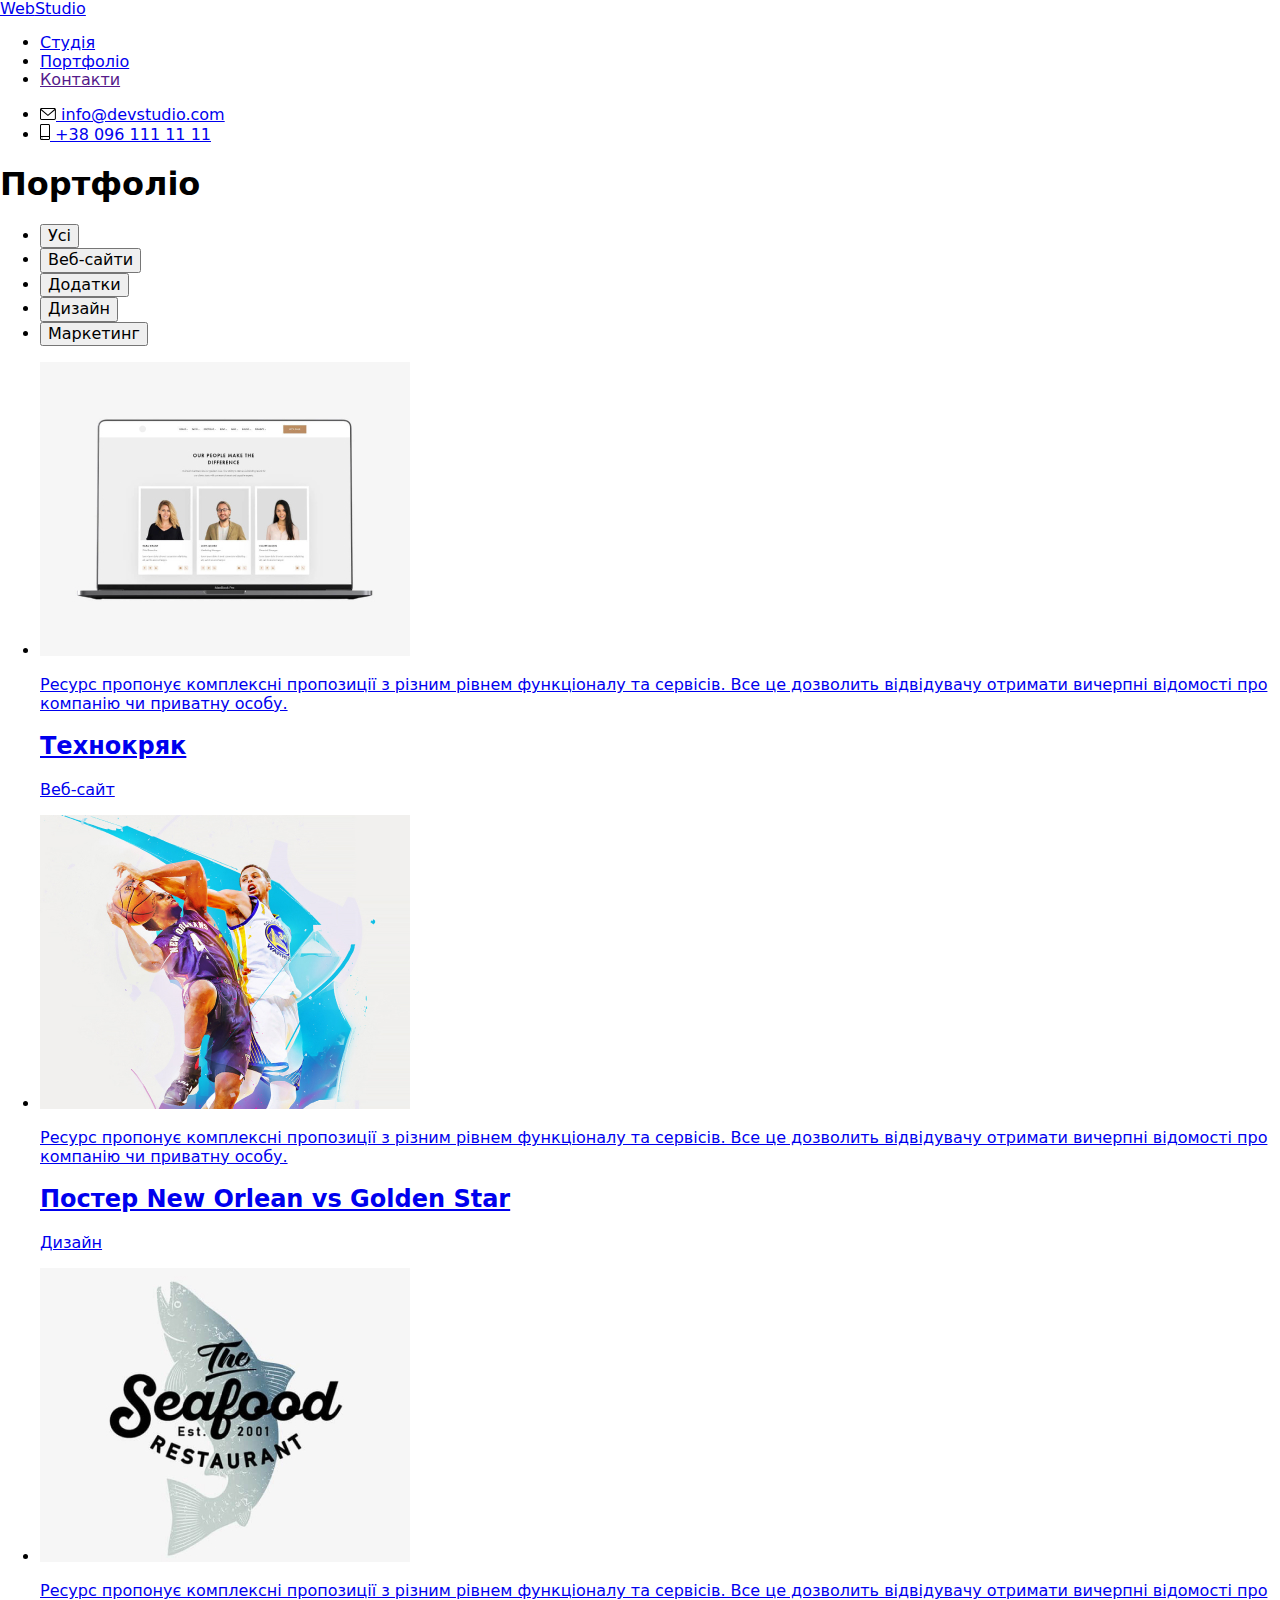
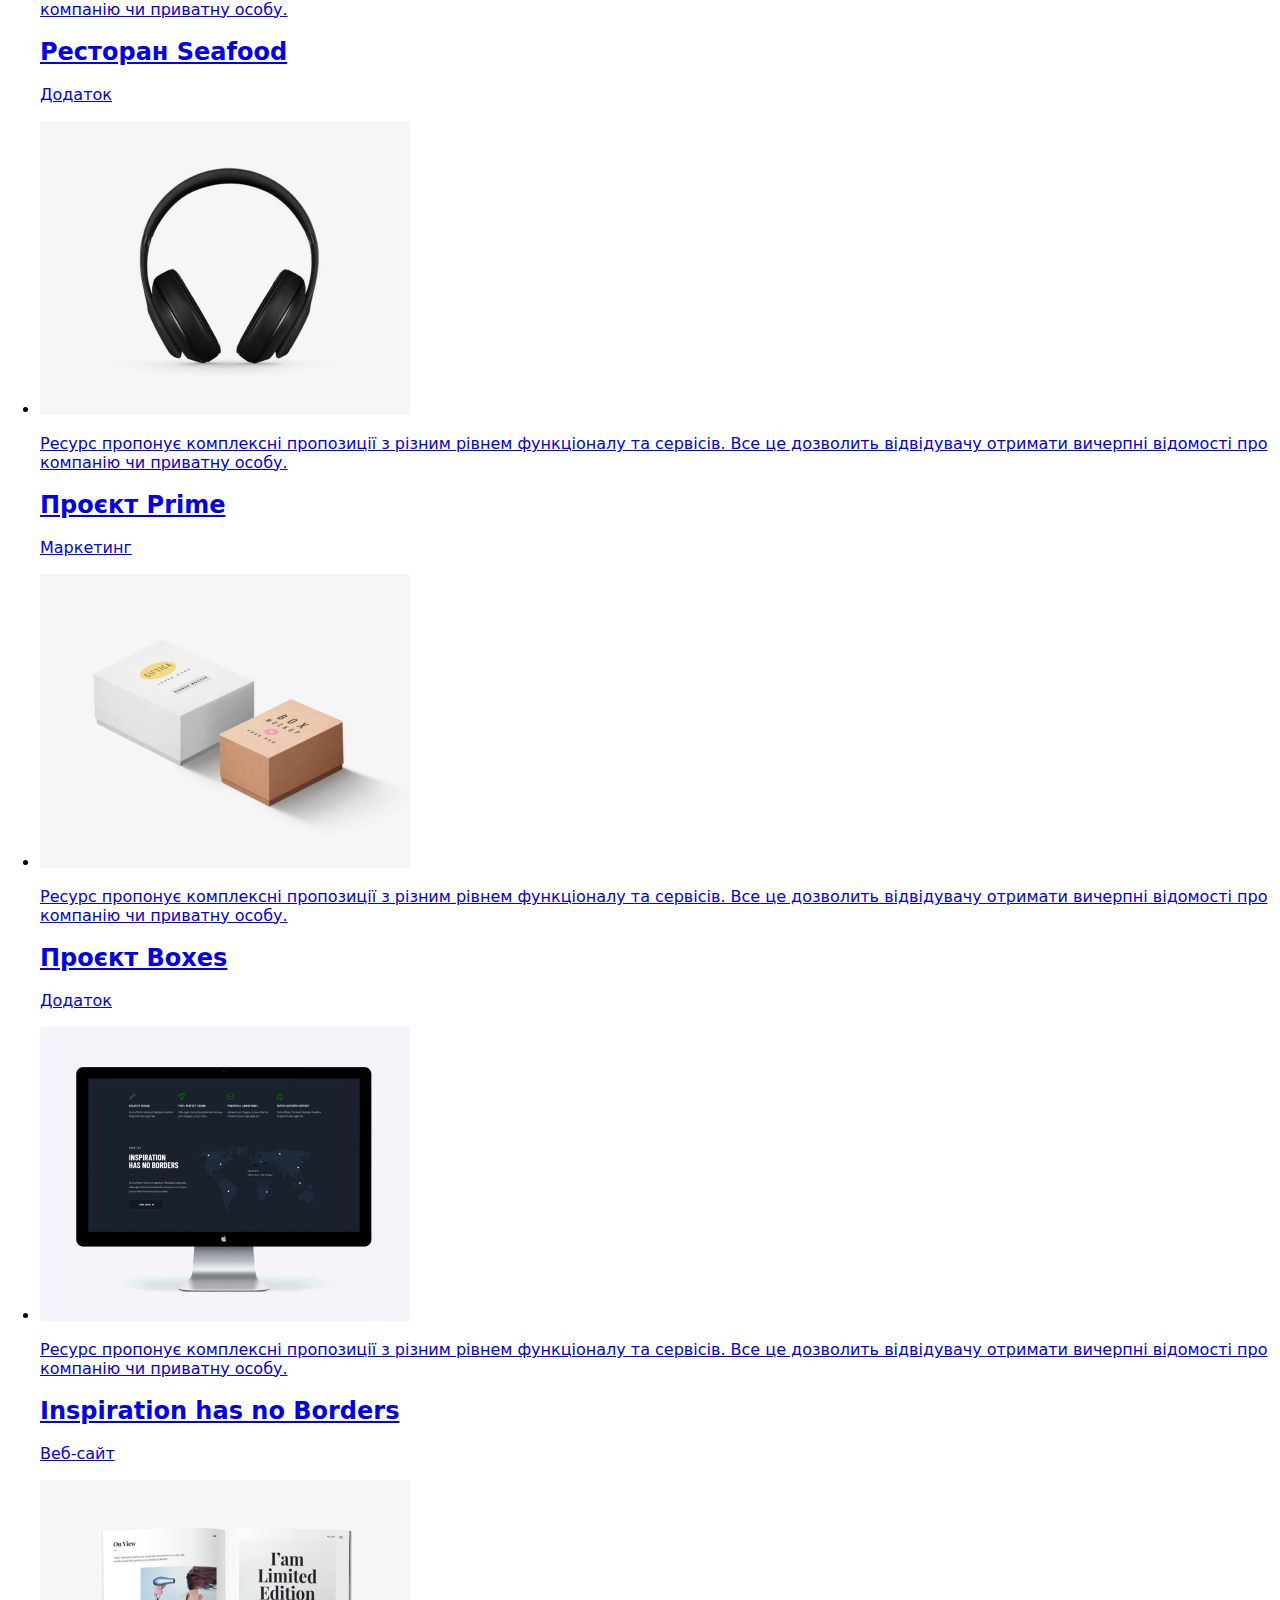
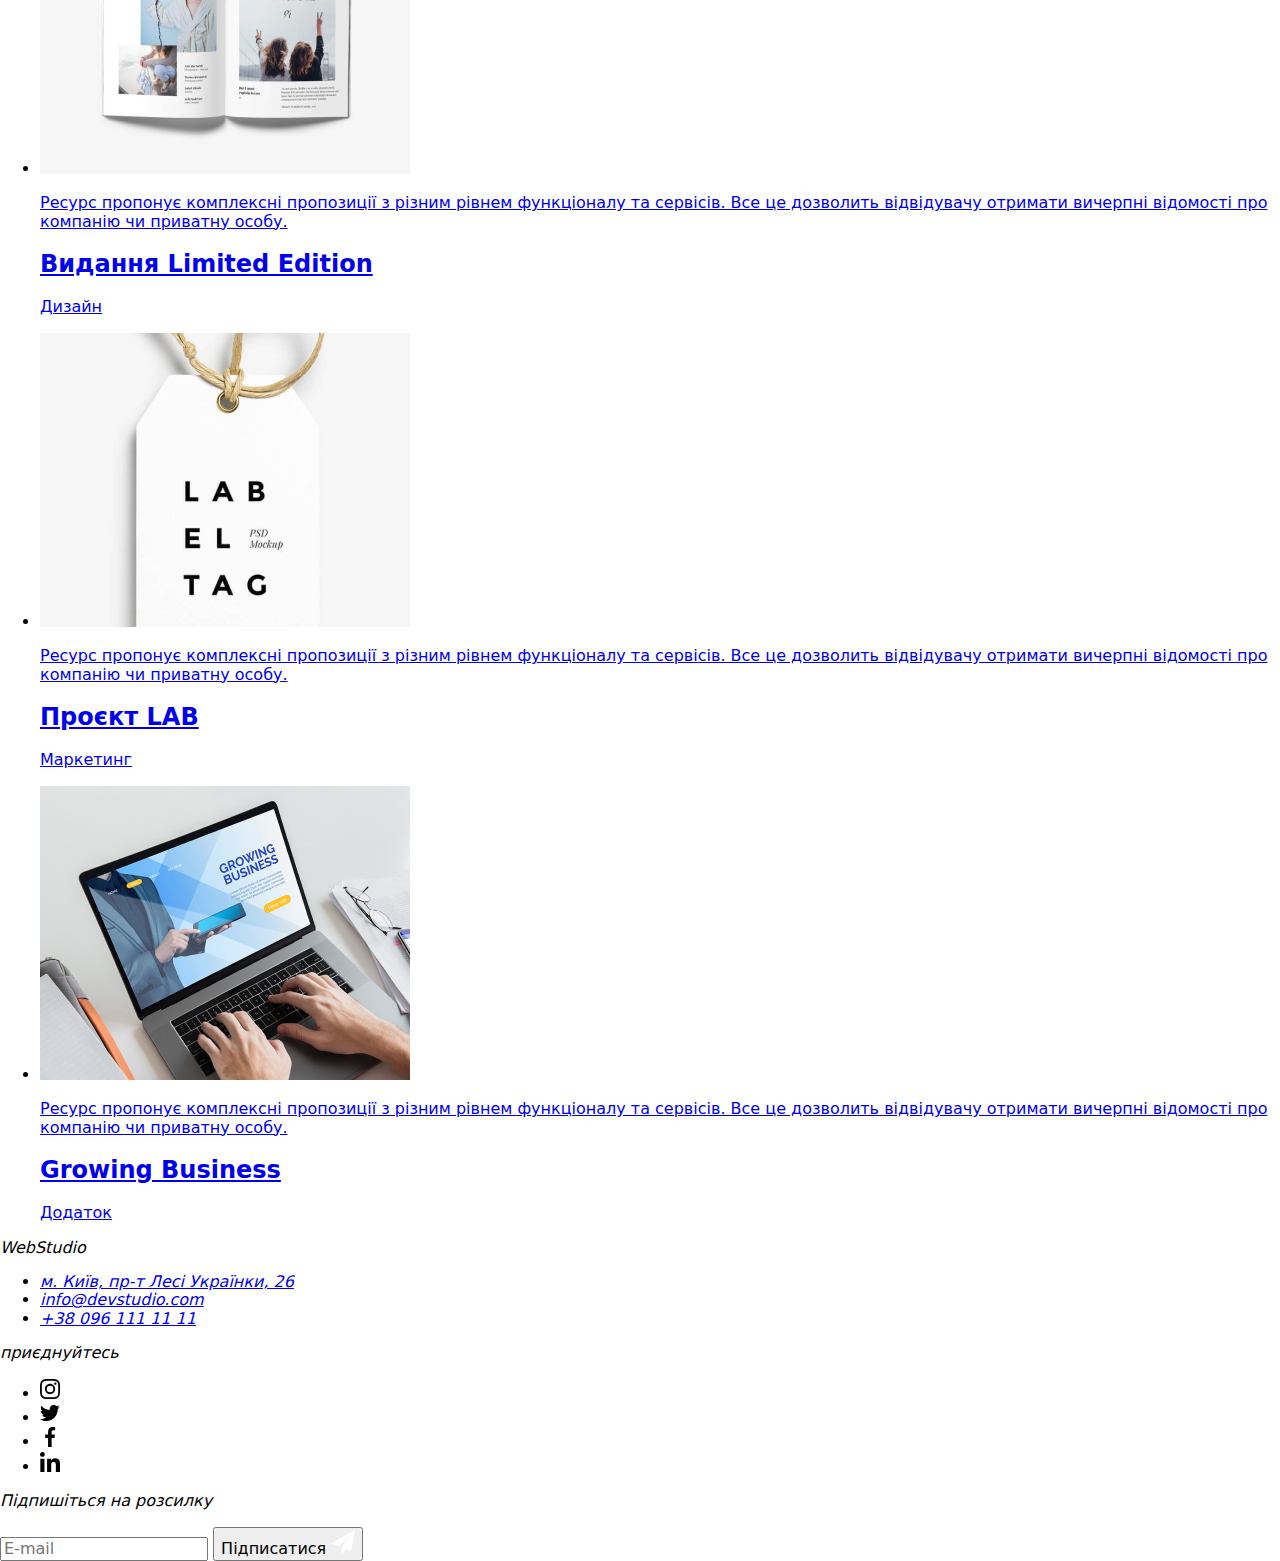
==== commit 5625549f: "1" ====
--- a/portfolio.html
+++ b/portfolio.html
@@ -17,29 +17,30 @@
 </head>
 
 <body>
-  <header class="portfolio-header">
-    <div class="container container-header border-bottom">
-      <a href="./index.html" class="logo"><span class="logo-text link">Web</span>Studio</a>
+  <header>
+    <div class="container container__header">
+      <a href="./index.html" class="logo"><span class="logo__text">Web</span>Studio</a>
       <nav class="nav">
-        <ul class="nav-list list">
-          <li><a class="nav-link link" href="./index.html">Студія</a></li>
-          <li>
-            <a class="nav-link link current" href="./portfolio.html">Портфоліо</a>
-          </li>
-          <li><a class="nav-link link" href="">Контакти</a></li>
+        <ul class="nav__list list">
+          <li class="nav__item">
+            <a class="nav__link link current" href="./index.html">Студія</a>
+          </li>
+          <li class="nav__item">
+            <a class="nav__link link" href="./portfolio.html">Портфоліо</a>
+          </li>
+          <li class="nav__item"><a class="nav__link link" href="">Контакти</a></li>
         </ul>
       </nav>
-
       <ul class="contacts list">
         <li>
-          <a class="contacts-link mail link" href="mailto:info@devstudio.com">
-            <svg class="contacts-icon" width="16" height="12">
+          <a class="contacts__link mail link" href="mailto:info@devstudio.com">
+            <svg class="contacts__icon" width="16" height="12">
               <use href=".//image/symbol-defs.svg#icon-mail"></use>
             </svg>
             info@devstudio.com</a>
         </li>
         <li>
-          <a class="contacts-link tel link" href="tel:+380961111111"> <svg class="contacts-icon" width="10" height="16">
+          <a class="contacts__link tel link" href="tel:+380961111111"> <svg class="contacts__icon" width="10" height="16">
               <use href=".//image/symbol-defs.svg#icon-smartphone"></use>
             </svg> +38 096 111 11 11</a>
         </li>
@@ -216,58 +217,62 @@
     </section>
   </main>
   <footer>
-    <address class="address section">
-      <div class="footer-container container">
-        <div class="address-container">
-          <p class="logo-footer"><span class="logo-text">Web</span>Studio</p>
-          <ul class="address-list list">
-            <li class="address-item">
-              <a class="address-map link" href="https://goo.gl/maps/9BAexuXsB6jjKLk17" target="_blank"
+    <address class="footer section">
+      <div class="footer__container container">
+        <div class="footer__address address__container">
+          <p class="logo logo-footer"><span class="logo__text">Web</span>Studio</p>
+          <ul class="address list">
+            <li class="address__item">
+              <a class="address__map link" href="https://goo.gl/maps/9BAexuXsB6jjKLk17" target="_blank"
                 rel="noopenet noreferrer nofollow">м. Київ, пр-т Лесі Українки, 26</a>
             </li>
-            <li class="address-item">
-              <a class="address-mail link" href="mailto:info@devstudio.com">info@devstudio.com</a>
-            </li>
-            <li class="address-item">
-              <a class="address-tel link" href="tel:+380961111111">+38 096 111 11 11</a>
+            <li class="address__item">
+              <a class="address__mail link" href="mailto:info@devstudio.com">info@devstudio.com</a>
+            </li>
+            <li class="address__item">
+              <a class="address__tel link" href="tel:+380961111111">+38 096 111 11 11</a>
             </li>
           </ul>
         </div>
-        <div class="footer-soc-container">
-          <p class="footer-soc-text">приєднуйтесь</p>
-          <ul class="footer-soc-list list">
-            <li class="footer-soc-item">
-              <a class="footer-soc-link link" href="" target="_blank" rel="noopenet noreferrer nofollow">
-                <svg class="footer-soc-icon" width="20" height="20">
+        <div class="socials footer-socials">
+          <p class="socials__text">приєднуйтесь</p>
+          <ul class="socials__list socials__list-footer list">
+            <li class="socials__item footer-soc-item">
+              <a class="socials__link socials__link-footer link" href="" target="_blank"
+                rel="noopenet noreferrer nofollow">
+                <svg class="socials__icon socials__icon-footer" width="20" height="20">
                   <use href=".//image/symbol-defs.svg#icon-instagram"></use>
                 </svg></a>
             </li>
-            <li class="footer-soc-item">
-              <a class="footer-soc-link link" href="" target="_blank" rel="noopenet noreferrer nofollow">
-                <svg class="footer-soc-icon" width="20" height="20">
+            <li class="socials__item footer-soc-item">
+              <a class="socials__link socials__link-footer link" href="" target="_blank"
+                rel="noopenet noreferrer nofollow">
+                <svg class="socials__icon socials__icon-footer" width="20" height="20">
                   <use href=".//image/symbol-defs.svg#icon-twitter"></use>
                 </svg></a>
             </li>
-            <li class="footer-soc-item">
-              <a class="footer-soc-link link" href="" target="_blank" rel="noopenet noreferrer nofollow">
-                <svg class="footer-soc-icon" width="20" height="20">
+            <li class="socials__item footer-soc-item">
+              <a class="socials__link socials__link-footer link" href="" target="_blank"
+                rel="noopenet noreferrer nofollow">
+                <svg class="socials__icon socials__icon-footer" width="20" height="20">
                   <use href=".//image/symbol-defs.svg#icon-facebook"></use>
                 </svg></a>
             </li>
-            <li class="footer-soc-item">
-              <a class="footer-soc-link link" href="" target="_blank" rel="noopenet noreferrer nofollow">
-                <svg class="footer-soc-icon" width="20" height="20">
+            <li class="socials__item footer-soc-item">
+              <a class="socials__link socials__link-footer link" href="" target="_blank"
+                rel="noopenet noreferrer nofollow">
+                <svg class="socials__icon socials__icon-footer" width="20" height="20">
                   <use href=".//image/symbol-defs.svg#icon-linkedin"></use>
                 </svg></a>
             </li>
           </ul>
         </div>
-        <div class="footer-email-container">
-          <p class="footer-email-title">Підпишіться на розсилку</p>
-          <form class="footer-email-box">
+        <div class="email footer-email-container">
+          <p class="email__title footer-email-title">Підпишіться на розсилку</p>
+          <form class="email__box">
             <input type="email" name="email" id="email" placeholder="E-mail">
-            <button class="footer-email-button" type="submit">Підписатися
-              <svg class="footer-email-icon" width="24" height="24">
+            <button class="email__button" type="submit">Підписатися
+              <svg class="button__icon" width="24" height="24">
                 <use href=".//image/symbol-defs.svg#icon-send"></use>
               </svg>
             </button>
--- a/css/main.css
+++ b/css/main.css
@@ -1,1163 +1 @@
-:root {
-  --color-black-text: #000000;
-  --color-white-text: #ffffff;
-  --color-active-link: #2196f3;
-  --color-active-button: #188ce8;
-  --color-nav-text: #212121;
-  --color-contact-text: #757575;
-  --color-title-text: #212121;
-  --color-main-text: #757575;
-  --color-box-text: #ffffff;
-  --color-background-header: #ffffff;
-  --color-background-footer: #2f303a;
-  --color-background-hero: #2f303a;
-  --color-background-hero-button: #188ce8;
-  --color-background-team: #f5f4fa;
-  --color-background-filters-button: #f5f4fa;
-  --color-background-white: #ffffff;
-  --color-background-main-portfolio: #f5f5f5;
-  --color-border-portfolio: #eeeeee;
-  --color-border-header: #ececec;
-  --color-logo: #2196f3;
-  --color-icon-grey: #afb1b8;
-  --colo-icon-background-footer: rgba(255, 255, 255, 0.1);
-  --animation-delay: 250ms cubic-bezier(0.4, 0, 0.2, 1);
-}
-
-h1,
-h2,
-h3,
-h4,
-h5,
-h6,
-p {
-  margin: 0;
-}
-
-body {
-  font-family: "Roboto", sans-serif;
-  font-style: normal;
-  color: var(--color-black-text);
-}
-
-.list {
-  padding: 0px;
-  margin: 0px;
-  list-style: none;
-}
-
-.link {
-  padding: 0px;
-  margin: 0px;
-  text-decoration: none;
-  -webkit-transition: background-color var(--animation-delay), color var(--animation-delay);
-  transition: background-color var(--animation-delay), color var(--animation-delay);
-}
-
-.title {
-  padding: 0px;
-  margin: 0px;
-}
-
-.section {
-  padding: 94px 0;
-}
-
-img {
-  display: block;
-  max-width: 100%;
-  height: auto;
-}
-
-.visually-hidden {
-  position: absolute;
-  width: 1px;
-  height: 1px;
-  margin: -1px;
-  padding: 0;
-  overflow: hidden;
-  border: 0;
-  clip: rect(0 0 0 0);
-}
-
-.container {
-  width: 1200px;
-  padding-left: 15px;
-  padding-right: 15px;
-  margin: 0 auto;
-}
-
-.container-header {
-  display: -webkit-box;
-  display: -ms-flexbox;
-  display: flex;
-}
-
-.logo {
-  padding-top: 24px;
-  padding-bottom: 25px;
-  margin-right: 93px;
-  font-family: "Raleway";
-  font-weight: 700;
-  font-size: 26px;
-  line-height: 1.19;
-  letter-spacing: 0.03em;
-  text-decoration: none;
-  color: var(--color-black-text);
-}
-
-.logo-text {
-  color: var(--color-logo);
-}
-
-.nav-list {
-  display: -webkit-box;
-  display: -ms-flexbox;
-  display: flex;
-  -webkit-box-align: center;
-      -ms-flex-align: center;
-          align-items: center;
-  gap: 50px;
-}
-.nav-list .current {
-  color: var(--color-active-link);
-}
-
-.nav-item {
-  position: relative;
-}
-
-.nav-link {
-  position: relative;
-  display: inline-block;
-  padding: 32px 0;
-  font-weight: 500;
-  font-size: 14px;
-  line-height: 1.14;
-  letter-spacing: 0.02em;
-  color: var(--color-nav-text);
-}
-.nav-link:hover, .nav-link:focus {
-  color: var(--color-active-link);
-}
-.nav-link::before,
-.nav-link .current::before {
-  content: "";
-  width: 100%;
-  height: 4px;
-  border-radius: 2px;
-  position: absolute;
-  background-color: var(--color-active-link);
-  color: var(--color-active-link);
-  left: 0;
-  bottom: 0;
-  -webkit-transition: -webkit-transform var(--animation-delay);
-  transition: -webkit-transform var(--animation-delay);
-  transition: transform var(--animation-delay);
-  transition: transform var(--animation-delay), -webkit-transform var(--animation-delay);
-  -webkit-transform: scale(0);
-          transform: scale(0);
-  -webkit-transform-origin: left;
-          transform-origin: left;
-}
-
-.current::before {
-  -webkit-transform: scale(1);
-          transform: scale(1);
-}
-
-.contacts.list {
-  display: -webkit-box;
-  display: -ms-flexbox;
-  display: flex;
-  -webkit-box-align: center;
-      -ms-flex-align: center;
-          align-items: center;
-  margin-left: auto;
-  gap: 30px;
-}
-
-.contacts-icon {
-  margin-right: 10px;
-  -webkit-box-align: baseline;
-      -ms-flex-align: baseline;
-          align-items: baseline;
-  -webkit-transition: fill var(--animation-delay);
-  transition: fill var(--animation-delay);
-  fill: var(--color-contact-text);
-}
-.contacts-link:hover .contacts-icon, .contacts-link:focus .contacts-icon {
-  fill: var(--color-active-link);
-}
-
-.contacts-link {
-  position: relative;
-  display: -webkit-box;
-  display: -ms-flexbox;
-  display: flex;
-  -webkit-box-align: center;
-      -ms-flex-align: center;
-          align-items: center;
-  padding: 32px 0;
-  font-weight: 500;
-  font-size: 14px;
-  line-height: 1.14;
-  letter-spacing: 0.02em;
-  color: var(--color-contact-text);
-}
-.contacts-link:hover, .contacts-link:focus {
-  color: var(--color-active-link);
-}
-
-.hero.section {
-  max-width: 1600px;
-  height: 600px;
-  padding-top: 200px;
-  padding-bottom: 200px;
-  margin-left: auto;
-  margin-right: auto;
-  text-align: center;
-  background-color: var(--color-background-hero);
-  background-image: -webkit-gradient(linear, left top, left bottom, from(rgba(47, 48, 58, 0.4)), to(rgba(47, 48, 58, 0.4))), url(../image/hero-img-background.jpg);
-  background-image: linear-gradient(rgba(47, 48, 58, 0.4), rgba(47, 48, 58, 0.4)), url(../image/hero-img-background.jpg);
-  background-repeat: no-repeat;
-  background-position: center;
-  background-size: cover;
-}
-
-.hero-container {
-  display: -webkit-box;
-  display: -ms-flexbox;
-  display: flex;
-  -webkit-box-orient: vertical;
-  -webkit-box-direction: normal;
-      -ms-flex-direction: column;
-          flex-direction: column;
-  -webkit-box-align: center;
-      -ms-flex-align: center;
-          align-items: center;
-}
-
-.hero-title {
-  margin-bottom: 30px;
-  width: 696px;
-  height: 120;
-  font-weight: 900;
-  font-size: 44px;
-  line-height: 1.36;
-  letter-spacing: 0.06em;
-  text-transform: uppercase;
-  color: var(--color-white-text);
-}
-
-.hero-button {
-  min-width: 216px;
-  height: 50px;
-  font-family: "Roboto";
-  font-weight: 700;
-  font-size: 16px;
-  line-height: 1.87;
-  -webkit-box-align: center;
-      -ms-flex-align: center;
-          align-items: center;
-  text-align: center;
-  letter-spacing: 0.06em;
-  color: var(--color-white-text);
-  background-color: var(--color-background-hero-button);
-  border: none;
-  cursor: pointer;
-  border-radius: 4px;
-  -webkit-transition: background-color var(--animation-delay), -webkit-box-shadow var(--animation-delay);
-  transition: background-color var(--animation-delay), -webkit-box-shadow var(--animation-delay);
-  transition: background-color var(--animation-delay), box-shadow var(--animation-delay);
-  transition: background-color var(--animation-delay), box-shadow var(--animation-delay), -webkit-box-shadow var(--animation-delay);
-}
-.hero-button:hover, .hero-button:focus {
-  background-color: var(--color-active-link);
-  -webkit-box-shadow: 0px 4px 4px rgba(0, 0, 0, 0.15);
-          box-shadow: 0px 4px 4px rgba(0, 0, 0, 0.15);
-}
-
-.feature {
-  background-color: var(--color-background-white);
-}
-
-.feature-list {
-  display: -webkit-box;
-  display: -ms-flexbox;
-  display: flex;
-  gap: 30px;
-}
-
-.feature-picture {
-  display: -webkit-box;
-  display: -ms-flexbox;
-  display: flex;
-  -webkit-box-align: center;
-      -ms-flex-align: center;
-          align-items: center;
-  -webkit-box-pack: center;
-      -ms-flex-pack: center;
-          justify-content: center;
-  margin-bottom: 30px;
-  width: 270px;
-  height: 120px;
-  border-radius: 4px;
-  background-color: var(--color-background-team);
-}
-
-.feature-title {
-  margin-bottom: 10px;
-  font-weight: 700;
-  font-size: 14px;
-  line-height: 1.14;
-  letter-spacing: 0.03em;
-  text-transform: uppercase;
-  color: var(--color-title-text);
-}
-
-.feature-text {
-  font-size: 14px;
-  line-height: 1.7;
-  letter-spacing: 0.03em;
-  color: var(--color-main-text);
-}
-
-.box {
-  padding-top: 0px;
-  background-color: var(--color-background-white);
-}
-
-.box-title.title {
-  margin-bottom: 50px;
-  font-weight: 700;
-  font-size: 36px;
-  line-height: 1.16;
-  text-align: center;
-  letter-spacing: 0.03em;
-  color: var(--color-title-text);
-}
-
-.box-list {
-  display: -webkit-box;
-  display: -ms-flexbox;
-  display: flex;
-  -webkit-box-pack: center;
-      -ms-flex-pack: center;
-          justify-content: center;
-  gap: 30px;
-}
-
-.box-item {
-  position: relative;
-}
-
-.box-text {
-  position: absolute;
-  bottom: 0;
-  display: -webkit-box;
-  display: -ms-flexbox;
-  display: flex;
-  -webkit-box-align: center;
-      -ms-flex-align: center;
-          align-items: center;
-  -webkit-box-pack: center;
-      -ms-flex-pack: center;
-          justify-content: center;
-  width: 370px;
-  height: 70px;
-  background-color: rgba(47, 48, 58, 0.8);
-  font-weight: 700;
-  font-size: 14px;
-  line-height: 16px;
-  text-align: center;
-  letter-spacing: 0.03em;
-  text-transform: uppercase;
-  color: var(--color-box-text);
-}
-
-.team {
-  background: var(--color-background-team);
-}
-
-.team-title {
-  margin-bottom: 50px;
-  font-weight: 700;
-  font-size: 36px;
-  line-height: 1.16;
-  text-align: center;
-  letter-spacing: 0.03em;
-  color: var(--color-title-text);
-}
-
-.team-list {
-  display: -webkit-box;
-  display: -ms-flexbox;
-  display: flex;
-  gap: 30px;
-}
-
-.team-item {
-  -webkit-box-shadow: 0px 1px 3px rgba(0, 0, 0, 0.12), 0px 1px 1px rgba(0, 0, 0, 0.14), 0px 2px 1px rgba(0, 0, 0, 0.2);
-          box-shadow: 0px 1px 3px rgba(0, 0, 0, 0.12), 0px 1px 1px rgba(0, 0, 0, 0.14), 0px 2px 1px rgba(0, 0, 0, 0.2);
-  border-radius: 0px 0px 4px 4px;
-  background-color: var(--color-background-white);
-}
-
-.team-info {
-  padding-top: 30px;
-  padding-bottom: 30px;
-}
-
-.team-name {
-  margin-bottom: 10px;
-  font-weight: 500;
-  font-size: 16px;
-  line-height: 1.18;
-  text-align: center;
-  letter-spacing: 0.03em;
-  color: var(--color-title-text);
-}
-
-.team-text {
-  margin-bottom: 16px;
-  font-size: 16px;
-  line-height: 1.18;
-  text-align: center;
-  letter-spacing: 0.03em;
-  color: var(--color-main-text);
-}
-
-.team-soc-list {
-  display: -webkit-box;
-  display: -ms-flexbox;
-  display: flex;
-  -webkit-box-pack: center;
-      -ms-flex-pack: center;
-          justify-content: center;
-  gap: 10px;
-}
-
-.team-soc-link {
-  width: 44px;
-  height: 44px;
-  border-radius: 50%;
-  display: -webkit-inline-box;
-  display: -ms-inline-flexbox;
-  display: inline-flex;
-  -webkit-box-align: center;
-      -ms-flex-align: center;
-          align-items: center;
-  -webkit-box-pack: center;
-      -ms-flex-pack: center;
-          justify-content: center;
-  -webkit-transition: color var(--animation-delay), bacground-color var(--animation-delay);
-  transition: color var(--animation-delay), bacground-color var(--animation-delay);
-}
-.team-soc-link:hover, .team-soc-link:focus {
-  background-color: var(--color-active-link);
-}
-
-.team-soc-icon {
-  fill: var(--color-icon-grey);
-  -webkit-transition: fill var(--animation-delay);
-  transition: fill var(--animation-delay);
-}
-.team-soc-link:hover .team-soc-icon, .team-soc-link:focus .team-soc-icon {
-  fill: var(--color-white-text);
-}
-
-.customers-title {
-  margin-bottom: 50px;
-  font-weight: 700;
-  font-size: 36px;
-  line-height: 42px;
-  text-align: center;
-  letter-spacing: 0.03em;
-  color: var(--color-black-text);
-}
-
-.customers-list {
-  display: -webkit-box;
-  display: -ms-flexbox;
-  display: flex;
-  -webkit-box-pack: center;
-      -ms-flex-pack: center;
-          justify-content: center;
-  gap: 30px;
-}
-
-.customers-icon {
-  fill: var(--color-icon-grey);
-  -webkit-transition: color var(--animation-delay), fill var(--animation-delay);
-  transition: color var(--animation-delay), fill var(--animation-delay);
-}
-
-.customers-link {
-  display: -webkit-box;
-  display: -ms-flexbox;
-  display: flex;
-  -webkit-box-pack: center;
-      -ms-flex-pack: center;
-          justify-content: center;
-  -webkit-box-align: center;
-      -ms-flex-align: center;
-          align-items: center;
-  width: 170px;
-  height: 92px;
-  border: 1px solid var(--color-icon-grey);
-  border-radius: 4px;
-}
-.customers-link:hover, .customers-link:focus {
-  border-color: var(--color-active-link);
-}
-.customers-link:hover .customers-icon, .customers-link:hover .customers-icon, .customers-link:focus .customers-icon, .customers-link:focus .customers-icon {
-  fill: var(--color-active-link);
-}
-
-.backdrop {
-  width: 100%;
-  height: 100%;
-  position: fixed;
-  top: 0;
-  background-color: rgba(0, 0, 0, 0.2);
-  -webkit-transition: opacity var(--animation-delay), visibility var(--animation-delay);
-  transition: opacity var(--animation-delay), visibility var(--animation-delay);
-}
-
-.modal {
-  width: 528px;
-  min-height: 581px;
-  padding: 40px;
-  background-color: var(--color-background-white);
-  position: absolute;
-  top: 50%;
-  left: 50%;
-  -webkit-transform: translate(-50%, -50%) scale(1) translateX(0);
-          transform: translate(-50%, -50%) scale(1) translateX(0);
-  -webkit-transition: -webkit-transform var(--animation-delay);
-  transition: -webkit-transform var(--animation-delay);
-  transition: transform var(--animation-delay);
-  transition: transform var(--animation-delay), -webkit-transform var(--animation-delay);
-  -webkit-transform-origin: top;
-          transform-origin: top;
-}
-.modal input, .modal textarea {
-  outline: 2px solid transparent;
-}
-
-.backdrop.is-hidden .modal {
-  -webkit-transform: translate(-50%, -50%) scale(0) translateX(-100%);
-          transform: translate(-50%, -50%) scale(0) translateX(-100%);
-}
-
-.modal-close-button {
-  position: absolute;
-  top: 8px;
-  right: 8px;
-  width: 30px;
-  height: 30px;
-  border: 1px solid rgba(0, 0, 0, 0.1);
-  border-radius: 50%;
-  background-color: transparent;
-  display: -webkit-box;
-  display: -ms-flexbox;
-  display: flex;
-  -webkit-box-align: center;
-      -ms-flex-align: center;
-          align-items: center;
-  -webkit-box-pack: center;
-      -ms-flex-pack: center;
-          justify-content: center;
-  cursor: pointer;
-  fill: var(--color-black-text);
-}
-.modal-close-button:hover, .modal-close-button:focus {
-  background-color: var(--color-active-link);
-  fill: var(--color-white-text);
-}
-
-.is-hidden {
-  opacity: 0;
-  visibility: hidden;
-  pointer-events: none;
-}
-
-.modal-container {
-  display: -webkit-box;
-  display: -ms-flexbox;
-  display: flex;
-  -webkit-box-orient: vertical;
-  -webkit-box-direction: normal;
-      -ms-flex-direction: column;
-          flex-direction: column;
-  padding: 40px;
-}
-
-.modal-title {
-  margin-bottom: 12px;
-  font-weight: 700;
-  font-size: 20px;
-  line-height: 1.15;
-  text-align: center;
-  letter-spacing: 0.03em;
-  color: var(--color-title-text);
-}
-
-.modal-user-info {
-  display: -webkit-box;
-  display: -ms-flexbox;
-  display: flex;
-  -webkit-box-orient: vertical;
-  -webkit-box-direction: normal;
-      -ms-flex-direction: column;
-          flex-direction: column;
-}
-
-.modal-box {
-  position: relative;
-  font-weight: 400;
-  font-size: 12px;
-  line-height: 1.16;
-  letter-spacing: 0.01em;
-  color: var(--color-contact-text);
-}
-
-.modal-info-icon {
-  position: absolute;
-  fill: var(--color-nav-text);
-  top: 60%;
-  left: 11px;
-  -webkit-transform: translateY(-60%);
-          transform: translateY(-60%);
-  -webkit-transition: fill var(--animation-delay);
-  transition: fill var(--animation-delay);
-}
-.modal-input:hover + .modal-info-icon, .modal-input:focus + .modal-info-icon {
-  fill: var(--color-active-link);
-}
-
-.modal-input {
-  position: relative;
-  margin-top: 4px;
-  margin-bottom: 10px;
-  padding-left: 42px;
-  width: 100%;
-  height: 40px;
-  border: 1px solid rgba(33, 33, 33, 0.2);
-  border-radius: 4px;
-  outline: transparent;
-  -webkit-transition: border var(--animation-delay), outline var(--animation-delay);
-  transition: border var(--animation-delay), outline var(--animation-delay);
-}
-.modal-input:hover, .modal-input:focus {
-  outline: 1px solid var(--color-active-link);
-  border: 1px solid var(--color-active-link);
-}
-
-textarea {
-  display: block;
-  margin-top: 4px;
-  margin-bottom: 20px;
-  width: 100%;
-  height: 120px;
-  resize: none;
-  padding: 10px;
-  border: 1px solid rgba(33, 33, 33, 0.2);
-  border-radius: 4px;
-  outline: transparent;
-  -webkit-transition: border var(--animation-delay), outline var(--animation-delay);
-  transition: border var(--animation-delay), outline var(--animation-delay);
-}
-textarea::-webkit-input-placeholder {
-  font-weight: 400;
-  font-size: 12px;
-  line-height: 1.16;
-  letter-spacing: 0.01em;
-  color: rgba(117, 117, 117, 0.5);
-}
-textarea::-moz-placeholder {
-  font-weight: 400;
-  font-size: 12px;
-  line-height: 1.16;
-  letter-spacing: 0.01em;
-  color: rgba(117, 117, 117, 0.5);
-}
-textarea:-ms-input-placeholder {
-  font-weight: 400;
-  font-size: 12px;
-  line-height: 1.16;
-  letter-spacing: 0.01em;
-  color: rgba(117, 117, 117, 0.5);
-}
-textarea::-ms-input-placeholder {
-  font-weight: 400;
-  font-size: 12px;
-  line-height: 1.16;
-  letter-spacing: 0.01em;
-  color: rgba(117, 117, 117, 0.5);
-}
-textarea::placeholder {
-  font-weight: 400;
-  font-size: 12px;
-  line-height: 1.16;
-  letter-spacing: 0.01em;
-  color: rgba(117, 117, 117, 0.5);
-}
-textarea:hover, textarea:focus {
-  outline: 1px solid var(--color-active-link);
-  border: 1px solid var(--color-active-link);
-}
-
-.agreement-box {
-  display: -webkit-box;
-  display: -ms-flexbox;
-  display: flex;
-  -webkit-box-align: center;
-      -ms-flex-align: center;
-          align-items: center;
-  -webkit-box-pack: center;
-      -ms-flex-pack: center;
-          justify-content: center;
-  margin-bottom: 30px;
-  gap: 9px;
-  font-family: "Roboto";
-  font-style: normal;
-  font-weight: 400;
-  font-size: 14px;
-  line-height: 1.71;
-  letter-spacing: 0.03em;
-  color: var(--color-contact-text);
-}
-
-.agreement-checkbox {
-  position: absolute;
-  width: 1px;
-  height: 1px;
-  margin: -1px;
-  padding: 0;
-  overflow: hidden;
-  border: 0;
-  clip: rect(0 0 0 0);
-}
-
-.modal-icon-check {
-  display: inline-block;
-  width: 16px;
-  height: 15px;
-  background-image: url(../image/icon-check.svg);
-  background-origin: border-box;
-  border: 2px solid var(--color-black-text);
-}
-.agreement-checkbox:checked + .modal-icon-check {
-  background-color: var(--color-active-link);
-  border-color: transparent;
-  background-size: contain;
-}
-
-.agreement-link {
-  color: var(--color-active-link);
-}
-
-.modal-submit-button {
-  width: 200px;
-  height: 50px;
-  margin-left: auto;
-  margin-right: auto;
-  background-color: var(--color-active-link);
-  -webkit-box-shadow: 0px 4px 4px rgba(0, 0, 0, 0.15);
-          box-shadow: 0px 4px 4px rgba(0, 0, 0, 0.15);
-  border: 1px solid var(--color-active-link);
-  border-radius: 4px;
-  font-weight: 700;
-  font-size: 16px;
-  line-height: 1.875;
-  text-align: center;
-  letter-spacing: 0.06em;
-  color: var(--color-white-text);
-  cursor: pointer;
-  -webkit-transition: background-color var(--animation-delay), -webkit-box-shadow var(--animation-delay);
-  transition: background-color var(--animation-delay), -webkit-box-shadow var(--animation-delay);
-  transition: background-color var(--animation-delay), box-shadow var(--animation-delay);
-  transition: background-color var(--animation-delay), box-shadow var(--animation-delay), -webkit-box-shadow var(--animation-delay);
-}
-.modal-submit-button:hover, .modal-submit-button:focus {
-  background-color: var(--color-active-button);
-}
-
-.address {
-  display: block;
-  background: var(--color-background-footer);
-  font-style: normal;
-  padding-top: 60px;
-  padding-bottom: 60px;
-}
-
-.footer-container {
-  display: -webkit-box;
-  display: -ms-flexbox;
-  display: flex;
-  -webkit-box-align: baseline;
-      -ms-flex-align: baseline;
-          align-items: baseline;
-}
-
-.address-container {
-  margin-right: 70px;
-}
-
-.logo-footer {
-  display: inline-block;
-  margin-bottom: 20px;
-  font-family: "Raleway";
-  font-weight: 700;
-  font-size: 26px;
-  line-height: 1.19;
-  letter-spacing: 0.03em;
-  color: var(--color-white-text);
-}
-
-.address-item {
-  margin-bottom: 9px;
-}
-
-.address-item:last-child {
-  margin-bottom: 0px;
-}
-
-.address-map {
-  font-size: 14px;
-  line-height: 1.71;
-  letter-spacing: 0.03em;
-  color: var(--color-white-text);
-}
-
-.address-mail {
-  font-size: 14px;
-  line-height: 1.71;
-  letter-spacing: 0.03em;
-  color: rgba(255, 255, 255, 0.6);
-}
-
-.address-tel {
-  font-size: 14px;
-  line-height: 1.71;
-  letter-spacing: 0.03em;
-  color: rgba(255, 255, 255, 0.6);
-}
-
-.footer-soc-container {
-  margin-right: 93px;
-}
-
-.footer-soc-text {
-  margin-bottom: 20px;
-  font-weight: 700;
-  font-size: 14px;
-  line-height: 16px;
-  letter-spacing: 0.03em;
-  text-transform: uppercase;
-  color: var(--color-white-text);
-}
-
-.footer-soc-list {
-  display: -webkit-box;
-  display: -ms-flexbox;
-  display: flex;
-  -webkit-box-pack: left;
-      -ms-flex-pack: left;
-          justify-content: left;
-  gap: 10px;
-}
-
-.footer-soc-link {
-  -webkit-transition: color var(--animation-delay), background-color var(--animation-delay);
-  transition: color var(--animation-delay), background-color var(--animation-delay);
-  width: 44px;
-  height: 44px;
-  border-radius: 50%;
-  display: -webkit-box;
-  display: -ms-flexbox;
-  display: flex;
-  -webkit-box-align: center;
-      -ms-flex-align: center;
-          align-items: center;
-  -webkit-box-pack: center;
-      -ms-flex-pack: center;
-          justify-content: center;
-  background-color: var(--colo-icon-background-footer);
-}
-.footer-soc-link:hover, .footer-soc-link:focus {
-  background-color: var(--color-active-link);
-}
-
-.footer-soc-icon {
-  -webkit-transition: fill var(--animation-delay);
-  transition: fill var(--animation-delay);
-  fill: var(--color-white-text);
-}
-.footer-soc-link:hover .footer-soc-icon, .footer-soc-link:focus .footer-soc-icon {
-  fill: var(--color-white-text);
-}
-
-.footer-email-title {
-  margin-bottom: 20px;
-  font-weight: 700;
-  font-size: 14px;
-  line-height: 1.14;
-  letter-spacing: 0.03em;
-  text-transform: uppercase;
-  color: var(--color-white-text);
-}
-
-.footer-email-box {
-  display: -webkit-box;
-  display: -ms-flexbox;
-  display: flex;
-  -webkit-box-align: center;
-      -ms-flex-align: center;
-          align-items: center;
-  -webkit-box-pack: center;
-      -ms-flex-pack: center;
-          justify-content: center;
-}
-
-.footer-email-box input {
-  width: 350px;
-  height: 50px;
-  margin-right: 12px;
-  padding: 16px;
-  background-color: transparent;
-  border: 1px solid rgba(255, 255, 255, 0.3);
-  -webkit-filter: drop-shadow(0px 4px 4px rgba(0, 0, 0, 0.15));
-          filter: drop-shadow(0px 4px 4px rgba(0, 0, 0, 0.15));
-  border-radius: 4px;
-  font-weight: 400;
-  font-size: 16px;
-  line-height: 20px;
-  -webkit-box-align: center;
-      -ms-flex-align: center;
-          align-items: center;
-  letter-spacing: 0.03em;
-  color: var(--color-white-text);
-  outline: transparent;
-  -webkit-transition: border var(--animation-delay), outline var(--animation-delay);
-  transition: border var(--animation-delay), outline var(--animation-delay);
-}
-.footer-email-box input:focus, .footer-email-box input:hover {
-  border: 1px solid var(--color-active-link);
-  outline: 2px solid var(--color-active-link);
-}
-.footer-email-box input::-webkit-input-placeholder {
-  font-weight: 400;
-  font-size: 16px;
-  line-height: 20px;
-  -webkit-box-align: center;
-          align-items: center;
-  letter-spacing: 0.03em;
-  color: rgba(255, 255, 255, 0.6);
-}
-.footer-email-box input::-moz-placeholder {
-  font-weight: 400;
-  font-size: 16px;
-  line-height: 20px;
-  align-items: center;
-  letter-spacing: 0.03em;
-  color: rgba(255, 255, 255, 0.6);
-}
-.footer-email-box input:-ms-input-placeholder {
-  font-weight: 400;
-  font-size: 16px;
-  line-height: 20px;
-  -ms-flex-align: center;
-      align-items: center;
-  letter-spacing: 0.03em;
-  color: rgba(255, 255, 255, 0.6);
-}
-.footer-email-box input::-ms-input-placeholder {
-  font-weight: 400;
-  font-size: 16px;
-  line-height: 20px;
-  -ms-flex-align: center;
-      align-items: center;
-  letter-spacing: 0.03em;
-  color: rgba(255, 255, 255, 0.6);
-}
-.footer-email-box input::placeholder {
-  font-weight: 400;
-  font-size: 16px;
-  line-height: 20px;
-  -webkit-box-align: center;
-      -ms-flex-align: center;
-          align-items: center;
-  letter-spacing: 0.03em;
-  color: rgba(255, 255, 255, 0.6);
-}
-
-.footer-email-button {
-  width: 200px;
-  height: 50px;
-  background: var(--color-active-link);
-  border: 1px solid var(--color-active-link);
-  border-radius: 4px;
-  font-weight: 700;
-  font-size: 16px;
-  line-height: 1.875;
-  display: -webkit-box;
-  display: -ms-flexbox;
-  display: flex;
-  -webkit-box-align: center;
-      -ms-flex-align: center;
-          align-items: center;
-  -webkit-box-pack: center;
-      -ms-flex-pack: center;
-          justify-content: center;
-  letter-spacing: 0.06em;
-  color: var(--color-white-text);
-  cursor: pointer;
-  -webkit-transition: background-color var(--animation-delay), -webkit-box-shadow var(--animation-delay);
-  transition: background-color var(--animation-delay), -webkit-box-shadow var(--animation-delay);
-  transition: background-color var(--animation-delay), box-shadow var(--animation-delay);
-  transition: background-color var(--animation-delay), box-shadow var(--animation-delay), -webkit-box-shadow var(--animation-delay);
-}
-.footer-email-button:hover, .footer-email-button:focus {
-  background-color: var(--color-active-button);
-  -webkit-box-shadow: 0px 4px 4px rgba(0, 0, 0, 0.15);
-          box-shadow: 0px 4px 4px rgba(0, 0, 0, 0.15);
-}
-
-.footer-email-icon {
-  margin-left: 10px;
-  fill: var(--color-white-text);
-}
-
-.portfolio-header {
-  border-bottom: 1px solid var(--color-border-header);
-}
-
-.main-portfolio {
-  background: var(--color-background-white);
-}
-
-.filters-list {
-  display: -webkit-box;
-  display: -ms-flexbox;
-  display: flex;
-  -webkit-box-orient: horizontal;
-  -webkit-box-direction: normal;
-      -ms-flex-direction: row;
-          flex-direction: row;
-  -webkit-box-pack: center;
-      -ms-flex-pack: center;
-          justify-content: center;
-  margin-bottom: 50px;
-  gap: 8px;
-}
-
-.filters-button {
-  height: 38px;
-  padding: 6px 22px;
-  font-family: "Roboto";
-  font-style: normal;
-  font-weight: 500;
-  font-size: 16px;
-  line-height: 1.62;
-  text-align: center;
-  letter-spacing: 0.03em;
-  border: none;
-  color: var(--color-nav-text);
-  background: var(--color-background-filters-button);
-  border-radius: 4px;
-  cursor: pointer;
-  -webkit-transition: color var(--animation-delay), background-color var(--animation-delay), -webkit-box-shadow var(--animation-delay);
-  transition: color var(--animation-delay), background-color var(--animation-delay), -webkit-box-shadow var(--animation-delay);
-  transition: color var(--animation-delay), background-color var(--animation-delay), box-shadow var(--animation-delay);
-  transition: color var(--animation-delay), background-color var(--animation-delay), box-shadow var(--animation-delay), -webkit-box-shadow var(--animation-delay);
-}
-.filters-button:hover, .filters-button:focus {
-  border: none;
-  background-color: var(--color-active-link);
-  color: var(--color-white-text);
-  -webkit-box-shadow: 0px 3px 1px rgba(0, 0, 0, 0.1), 0px 1px 2px rgba(0, 0, 0, 0.08), 0px 2px 2px rgba(0, 0, 0, 0.12);
-          box-shadow: 0px 3px 1px rgba(0, 0, 0, 0.1), 0px 1px 2px rgba(0, 0, 0, 0.08), 0px 2px 2px rgba(0, 0, 0, 0.12);
-}
-
-.projects-list {
-  display: -webkit-box;
-  display: -ms-flexbox;
-  display: flex;
-  -ms-flex-wrap: wrap;
-      flex-wrap: wrap;
-  gap: 30px;
-}
-
-.projects-item {
-  width: calc((100% - 60px) / 3);
-  background-color: var(--color-background-white);
-}
-
-.projects-link {
-  display: block;
-  -webkit-transition: -webkit-box-shadow var(--animation-delay);
-  transition: -webkit-box-shadow var(--animation-delay);
-  transition: box-shadow var(--animation-delay);
-  transition: box-shadow var(--animation-delay), -webkit-box-shadow var(--animation-delay);
-}
-.projects-link:hover, .projects-link:focus {
-  -webkit-box-shadow: 0px 1px 1px rgba(0, 0, 0, 0.12), 0px 4px 4px rgba(0, 0, 0, 0.06), 1px 4px 6px rgba(0, 0, 0, 0.16);
-          box-shadow: 0px 1px 1px rgba(0, 0, 0, 0.12), 0px 4px 4px rgba(0, 0, 0, 0.06), 1px 4px 6px rgba(0, 0, 0, 0.16);
-}
-
-.projects-link-info {
-  position: relative;
-  overflow: hidden;
-}
-
-.projects-link-text {
-  position: absolute;
-  width: 100%;
-  height: 100%;
-  background-image: -webkit-gradient(linear, left top, left bottom, from(rgba(33, 150, 243, 0.9)), to(rgba(33, 150, 243, 0.9)));
-  background-image: linear-gradient(rgba(33, 150, 243, 0.9), rgba(33, 150, 243, 0.9));
-  top: 0;
-  -webkit-transition: -webkit-transform var(--animation-delay);
-  transition: -webkit-transform var(--animation-delay);
-  transition: transform var(--animation-delay);
-  transition: transform var(--animation-delay), -webkit-transform var(--animation-delay);
-  -webkit-transform: translatey(100%);
-          transform: translatey(100%);
-  padding: 63px 24px;
-  font-family: "Roboto";
-  font-style: normal;
-  font-weight: 400;
-  font-size: 18px;
-  line-height: 1.55;
-  letter-spacing: 0.03em;
-  color: #ffffff;
-}
-.projects-link:hover .projects-link-text, .projects-link:focus .projects-link-text {
-  -webkit-transform: translatey(0);
-          transform: translatey(0);
-}
-
-.projects-info {
-  padding: 20px 24px;
-  border: 1px solid var(--color-border-portfolio);
-  border-top: none;
-}
-
-.projects-title {
-  margin-bottom: 4px;
-  font-weight: 700;
-  font-size: 18px;
-  line-height: 2;
-  letter-spacing: 0.06em;
-  color: var(--color-nav-text);
-}
-
-.projects-text {
-  font-size: 16px;
-  line-height: 1.87;
-  letter-spacing: 0.03em;
-  color: var(--color-main-text);
-}/*# sourceMappingURL=main.css.map */+/*# sourceMappingURL=main.css.map */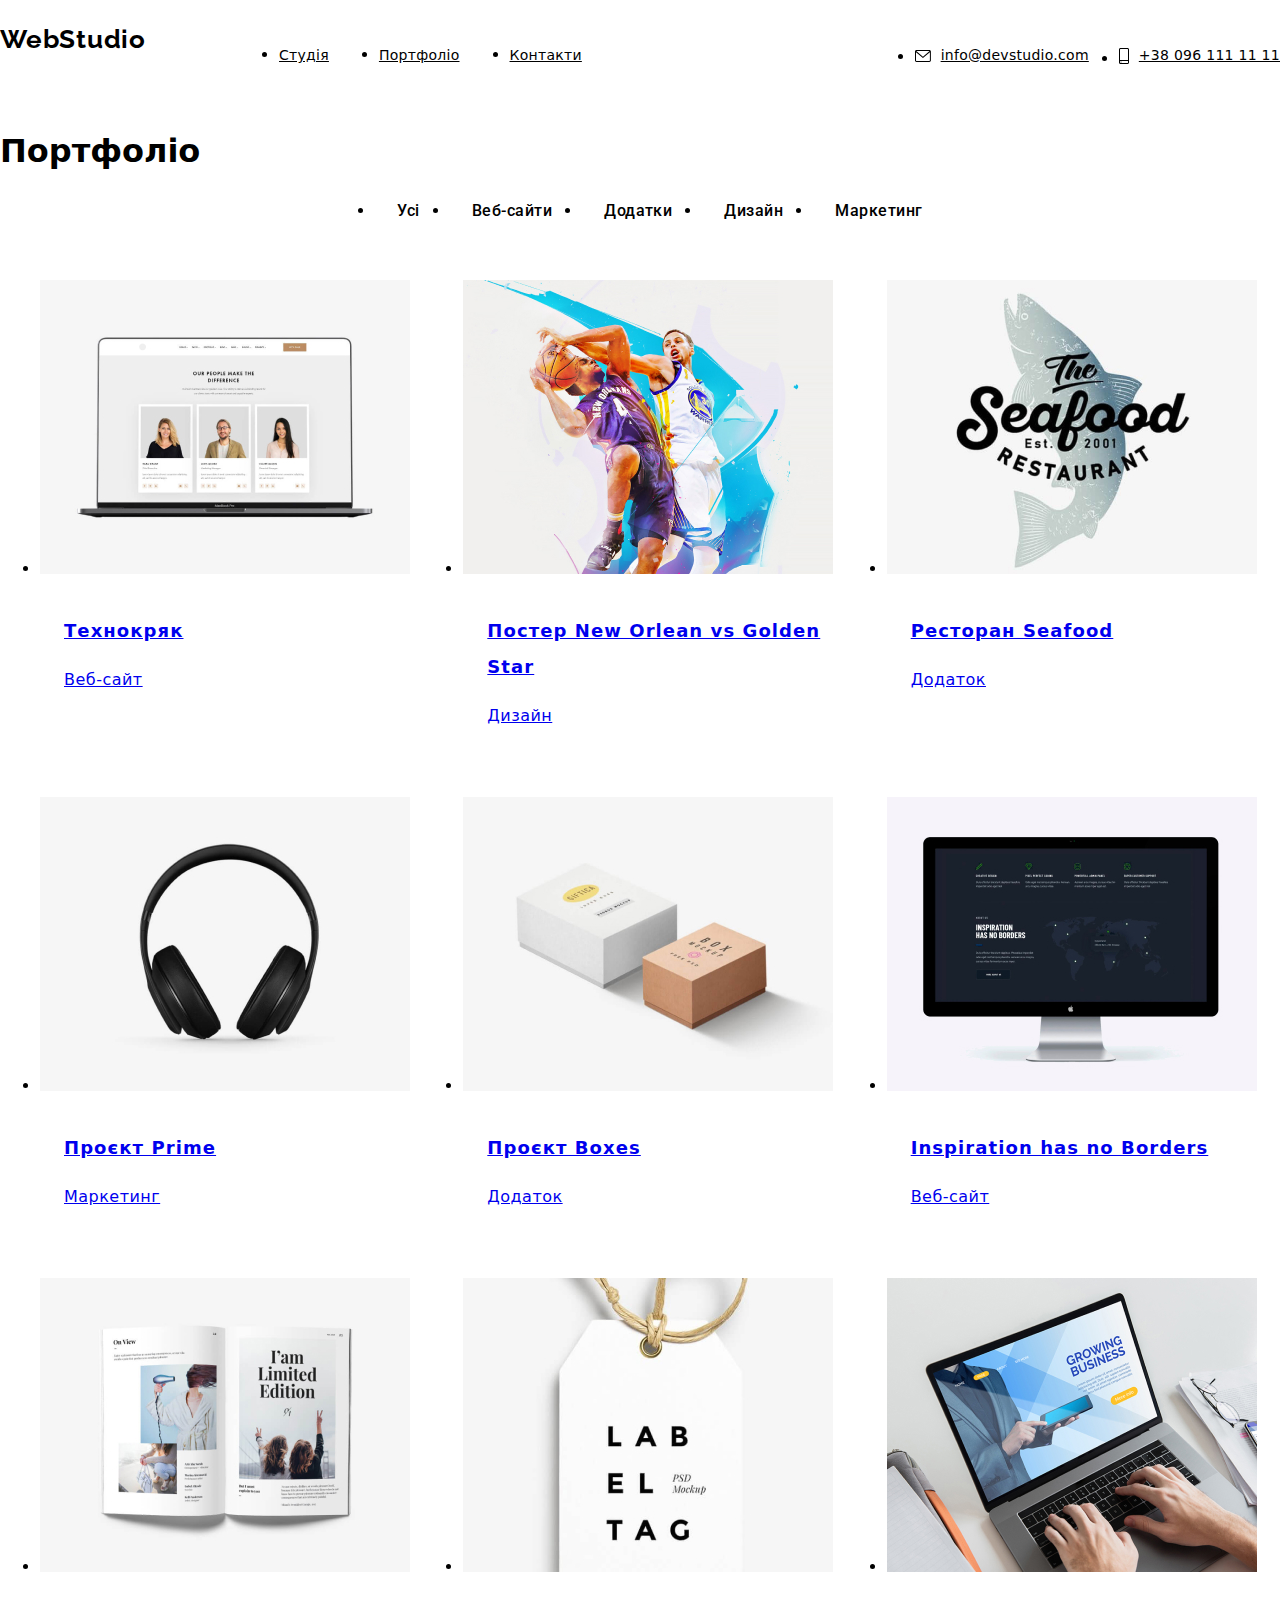
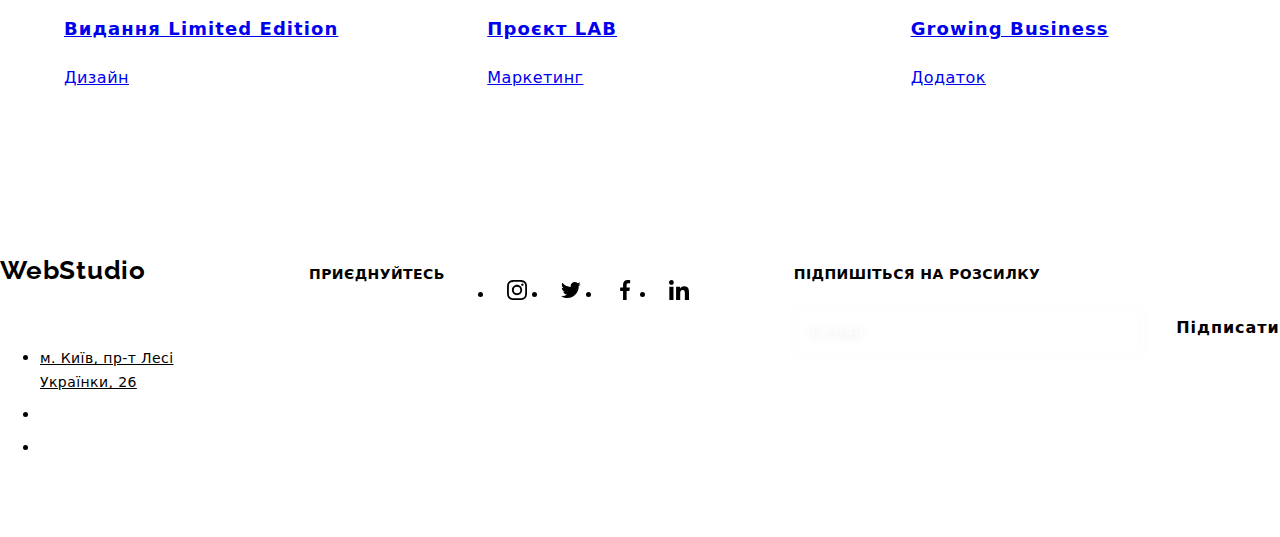
==== commit bfa5a6b6: "1" ====
--- a/portfolio.html
+++ b/portfolio.html
@@ -13,7 +13,7 @@
     rel="stylesheet" />
   <link rel="stylesheet"
     href="https://cdnjs.cloudflare.com/ajax/libs/modern-normalize/1.1.0/modern-normalize.min.css" />
-  <link rel="stylesheet" href="./css/main.css" />
+  <link rel="stylesheet" href="../css/main.min.css" />
 </head>
 
 <body>
--- a/css/main.min.css
+++ b/css/main.min.css
@@ -0,0 +1 @@
+.container__header{display:-webkit-box;display:-ms-flexbox;display:flex}.logo{padding-top:24px;padding-bottom:25px;margin-right:93px;font-family:"Raleway";font-weight:700;font-size:26px;line-height:1.19;letter-spacing:.03em;text-decoration:none;color:var(--color-black-text)}.logo__text{color:var(--color-logo)}.nav__list{display:-webkit-box;display:-ms-flexbox;display:flex;-webkit-box-align:center;-ms-flex-align:center;align-items:center;gap:50px}.nav__list .current{color:var(--color-active-link)}.nav__item{position:relative}.nav__link{position:relative;display:inline-block;padding:32px 0;font-weight:500;font-size:14px;line-height:1.14;letter-spacing:.02em;color:var(--color-nav-text)}.nav__link:hover,.nav__link:focus{color:var(--color-active-link)}.nav__link::before,.nav__link .current::before{content:"";width:100%;height:4px;border-radius:2px;position:absolute;background-color:var(--color-active-link);color:var(--color-active-link);left:0;bottom:0;-webkit-transition:-webkit-transform var(--animation-delay);transition:-webkit-transform var(--animation-delay);transition:transform var(--animation-delay);transition:transform var(--animation-delay), -webkit-transform var(--animation-delay);-webkit-transform:scale(0);transform:scale(0);-webkit-transform-origin:left;transform-origin:left}.current::before{-webkit-transform:scale(1);transform:scale(1)}.contacts.list{display:-webkit-box;display:-ms-flexbox;display:flex;-webkit-box-align:center;-ms-flex-align:center;align-items:center;margin-left:auto;gap:30px}.contacts__icon{margin-right:10px;-webkit-box-align:baseline;-ms-flex-align:baseline;align-items:baseline;-webkit-transition:fill var(--animation-delay);transition:fill var(--animation-delay);fill:var(--color-contact-text)}.contacts__link:hover .contacts__icon,.contacts__link:focus .contacts__icon{fill:var(--color-active-link)}.contacts__link{position:relative;display:-webkit-box;display:-ms-flexbox;display:flex;-webkit-box-align:center;-ms-flex-align:center;align-items:center;padding:32px 0;font-weight:500;font-size:14px;line-height:1.14;letter-spacing:.02em;color:var(--color-contact-text)}.contacts__link:hover,.contacts__link:focus{color:var(--color-active-link)}.hero.section{max-width:1600px;height:600px;padding-top:200px;padding-bottom:200px;margin-left:auto;margin-right:auto;text-align:center;background-color:var(--color-background-hero);background-image:-webkit-gradient(linear, left top, left bottom, from(rgba(47, 48, 58, 0.4)), to(rgba(47, 48, 58, 0.4))),url(../image/hero-img-background.jpg);background-image:linear-gradient(rgba(47, 48, 58, 0.4), rgba(47, 48, 58, 0.4)),url(../image/hero-img-background.jpg);background-repeat:no-repeat;background-position:center;background-size:cover}.hero__container{display:-webkit-box;display:-ms-flexbox;display:flex;-webkit-box-orient:vertical;-webkit-box-direction:normal;-ms-flex-direction:column;flex-direction:column;-webkit-box-align:center;-ms-flex-align:center;align-items:center}.hero__title{margin-bottom:30px;width:696px;height:120;font-weight:900;font-size:44px;line-height:1.36;letter-spacing:.06em;text-transform:uppercase;color:var(--color-white-text)}.hero__button{min-width:216px;height:50px;font-family:"Roboto";font-weight:700;font-size:16px;line-height:1.87;-webkit-box-align:center;-ms-flex-align:center;align-items:center;text-align:center;letter-spacing:.06em;color:var(--color-white-text);background-color:var(--color-background-hero-button);border:none;cursor:pointer;border-radius:4px;-webkit-transition:background-color var(--animation-delay),-webkit-box-shadow var(--animation-delay);transition:background-color var(--animation-delay),-webkit-box-shadow var(--animation-delay);transition:background-color var(--animation-delay),box-shadow var(--animation-delay);transition:background-color var(--animation-delay),box-shadow var(--animation-delay),-webkit-box-shadow var(--animation-delay)}.hero__button:hover,.hero__button:focus{background-color:var(--color-active-link);-webkit-box-shadow:0px 4px 4px rgba(0,0,0,.15);box-shadow:0px 4px 4px rgba(0,0,0,.15)}.feature{background-color:var(--color-background-white)}.feature__list{display:-webkit-box;display:-ms-flexbox;display:flex;gap:30px}.feature__picture{display:-webkit-box;display:-ms-flexbox;display:flex;-webkit-box-align:center;-ms-flex-align:center;align-items:center;-webkit-box-pack:center;-ms-flex-pack:center;justify-content:center;margin-bottom:30px;width:270px;height:120px;border-radius:4px;background-color:var(--color-background-team)}.feature__title{margin-bottom:10px;font-weight:700;font-size:14px;line-height:1.14;letter-spacing:.03em;text-transform:uppercase;color:var(--color-title-text)}.feature__text{font-size:14px;line-height:1.7;letter-spacing:.03em;color:var(--color-main-text)}.box{padding-top:0px;background-color:var(--color-background-white)}.box__title.title{margin-bottom:50px;font-weight:700;font-size:36px;line-height:1.16;text-align:center;letter-spacing:.03em;color:var(--color-title-text)}.box__list{display:-webkit-box;display:-ms-flexbox;display:flex;-webkit-box-pack:center;-ms-flex-pack:center;justify-content:center;gap:30px}.box__item{position:relative}.box__text{position:absolute;bottom:0;display:-webkit-box;display:-ms-flexbox;display:flex;-webkit-box-align:center;-ms-flex-align:center;align-items:center;-webkit-box-pack:center;-ms-flex-pack:center;justify-content:center;width:370px;height:70px;background-color:rgba(47,48,58,.8);font-weight:700;font-size:14px;line-height:16px;text-align:center;letter-spacing:.03em;text-transform:uppercase;color:var(--color-box-text)}.team{background:var(--color-background-team)}.team__title{margin-bottom:50px;font-weight:700;font-size:36px;line-height:1.16;text-align:center;letter-spacing:.03em;color:var(--color-title-text)}.team__list{display:-webkit-box;display:-ms-flexbox;display:flex;gap:30px}.team__item{-webkit-box-shadow:0px 1px 3px rgba(0,0,0,.12),0px 1px 1px rgba(0,0,0,.14),0px 2px 1px rgba(0,0,0,.2);box-shadow:0px 1px 3px rgba(0,0,0,.12),0px 1px 1px rgba(0,0,0,.14),0px 2px 1px rgba(0,0,0,.2);border-radius:0px 0px 4px 4px;background-color:var(--color-background-white)}.information{padding-top:30px;padding-bottom:30px}.information__name{margin-bottom:10px;font-weight:500;font-size:16px;line-height:1.18;text-align:center;letter-spacing:.03em;color:var(--color-title-text)}.information__text{margin-bottom:16px;font-size:16px;line-height:1.18;text-align:center;letter-spacing:.03em;color:var(--color-main-text)}.socials{display:-webkit-box;display:-ms-flexbox;display:flex;-webkit-box-pack:center;-ms-flex-pack:center;justify-content:center;gap:10px}.socials__link{width:44px;height:44px;border-radius:50%;display:-webkit-inline-box;display:-ms-inline-flexbox;display:inline-flex;-webkit-box-align:center;-ms-flex-align:center;align-items:center;-webkit-box-pack:center;-ms-flex-pack:center;justify-content:center;-webkit-transition:color var(--animation-delay),bacground-color var(--animation-delay);transition:color var(--animation-delay),bacground-color var(--animation-delay)}.socials__link:hover,.socials__link:focus{background-color:var(--color-active-link)}.socials__icon{fill:var(--color-icon-grey);-webkit-transition:fill var(--animation-delay);transition:fill var(--animation-delay)}.socials__link:hover .socials__icon,.socials__link:focus .socials__icon{fill:var(--color-white-text)}.customer__title{margin-bottom:50px;font-weight:700;font-size:36px;line-height:42px;text-align:center;letter-spacing:.03em;color:var(--color-black-text)}.customers{display:-webkit-box;display:-ms-flexbox;display:flex;-webkit-box-pack:center;-ms-flex-pack:center;justify-content:center;gap:30px}.customers__icon{fill:var(--color-icon-grey);-webkit-transition:color var(--animation-delay),fill var(--animation-delay);transition:color var(--animation-delay),fill var(--animation-delay)}.customers__link{display:-webkit-box;display:-ms-flexbox;display:flex;-webkit-box-pack:center;-ms-flex-pack:center;justify-content:center;-webkit-box-align:center;-ms-flex-align:center;align-items:center;width:170px;height:92px;border:1px solid var(--color-icon-grey);border-radius:4px}.customers__link:hover,.customers__link:focus{border-color:var(--color-active-link)}.customers__link:hover .customers__icon,.customers__link:hover .customers__icon,.customers__link:focus .customers__icon,.customers__link:focus .customers__icon{fill:var(--color-active-link)}.backdrop{width:100%;height:100%;position:fixed;top:0;background-color:rgba(0,0,0,.2);-webkit-transition:opacity var(--animation-delay),visibility var(--animation-delay);transition:opacity var(--animation-delay),visibility var(--animation-delay)}.modal{width:528px;min-height:581px;padding:40px;background-color:var(--color-background-white);position:absolute;top:50%;left:50%;-webkit-transform:translate(-50%, -50%) scale(1) translateX(0);transform:translate(-50%, -50%) scale(1) translateX(0);-webkit-transition:-webkit-transform var(--animation-delay);transition:-webkit-transform var(--animation-delay);transition:transform var(--animation-delay);transition:transform var(--animation-delay), -webkit-transform var(--animation-delay);-webkit-transform-origin:top;transform-origin:top}.modal input,.modal textarea{outline:2px solid rgba(0,0,0,0)}.backdrop.is-hidden .modal{-webkit-transform:translate(-50%, -50%) scale(0) translateX(-100%);transform:translate(-50%, -50%) scale(0) translateX(-100%)}.modal__close{position:absolute;top:8px;right:8px;width:30px;height:30px;border:1px solid rgba(0,0,0,.1);border-radius:50%;background-color:rgba(0,0,0,0);display:-webkit-box;display:-ms-flexbox;display:flex;-webkit-box-align:center;-ms-flex-align:center;align-items:center;-webkit-box-pack:center;-ms-flex-pack:center;justify-content:center;cursor:pointer;fill:var(--color-black-text)}.modal__close:hover,.modal__close:focus{background-color:var(--color-active-link);fill:var(--color-white-text)}.is-hidden{opacity:0;visibility:hidden;pointer-events:none}.modal__title{margin-bottom:12px;font-weight:700;font-size:20px;line-height:1.15;text-align:center;letter-spacing:.03em;color:var(--color-title-text)}.user-info{display:-webkit-box;display:-ms-flexbox;display:flex;-webkit-box-orient:vertical;-webkit-box-direction:normal;-ms-flex-direction:column;flex-direction:column}.user-info__box{position:relative;font-weight:400;font-size:12px;line-height:1.16;letter-spacing:.01em;color:var(--color-contact-text)}.user-info__icon{position:absolute;fill:var(--color-nav-text);top:60%;left:11px;-webkit-transform:translateY(-60%);transform:translateY(-60%);-webkit-transition:fill var(--animation-delay);transition:fill var(--animation-delay)}.user-info__input:hover+.user-info__icon,.user-info__input:focus+.user-info__icon{fill:var(--color-active-link)}.user-info__input{position:relative;margin-top:4px;margin-bottom:10px;padding-left:42px;width:100%;height:40px;border:1px solid rgba(33,33,33,.2);border-radius:4px;outline:rgba(0,0,0,0);-webkit-transition:border var(--animation-delay),outline var(--animation-delay);transition:border var(--animation-delay),outline var(--animation-delay)}.user-info__input:hover,.user-info__input:focus{outline:1px solid var(--color-active-link);border:1px solid var(--color-active-link)}textarea{display:block;margin-top:4px;margin-bottom:20px;width:100%;height:120px;resize:none;padding:10px;border:1px solid rgba(33,33,33,.2);border-radius:4px;outline:rgba(0,0,0,0);-webkit-transition:border var(--animation-delay),outline var(--animation-delay);transition:border var(--animation-delay),outline var(--animation-delay)}textarea::-webkit-input-placeholder{font-weight:400;font-size:12px;line-height:1.16;letter-spacing:.01em;color:rgba(117,117,117,.5)}textarea::-moz-placeholder{font-weight:400;font-size:12px;line-height:1.16;letter-spacing:.01em;color:rgba(117,117,117,.5)}textarea:-ms-input-placeholder{font-weight:400;font-size:12px;line-height:1.16;letter-spacing:.01em;color:rgba(117,117,117,.5)}textarea::-ms-input-placeholder{font-weight:400;font-size:12px;line-height:1.16;letter-spacing:.01em;color:rgba(117,117,117,.5)}textarea::placeholder{font-weight:400;font-size:12px;line-height:1.16;letter-spacing:.01em;color:rgba(117,117,117,.5)}textarea:hover,textarea:focus{outline:1px solid var(--color-active-link);border:1px solid var(--color-active-link)}.agreement__box{display:-webkit-box;display:-ms-flexbox;display:flex;-webkit-box-align:center;-ms-flex-align:center;align-items:center;-webkit-box-pack:center;-ms-flex-pack:center;justify-content:center;margin-bottom:30px;gap:9px;font-family:"Roboto";font-style:normal;font-weight:400;font-size:14px;line-height:1.71;letter-spacing:.03em;color:var(--color-contact-text)}.agreement__checkbox{position:absolute;width:1px;height:1px;margin:-1px;padding:0;overflow:hidden;border:0;clip:rect(0 0 0 0)}.aggreement__icon-check{display:inline-block;width:16px;height:15px;background-image:url(../image/icon-check.svg);background-origin:border-box;border:2px solid var(--color-black-text)}.agreement__checkbox:checked+.aggreement__icon-check{background-color:var(--color-active-link);border-color:rgba(0,0,0,0);background-size:contain}.agreement__link{color:var(--color-active-link)}.modal__button-submit{width:200px;height:50px;margin-left:auto;margin-right:auto;background-color:var(--color-active-link);-webkit-box-shadow:0px 4px 4px rgba(0,0,0,.15);box-shadow:0px 4px 4px rgba(0,0,0,.15);border:1px solid var(--color-active-link);border-radius:4px;font-weight:700;font-size:16px;line-height:1.875;text-align:center;letter-spacing:.06em;color:var(--color-white-text);cursor:pointer;-webkit-transition:background-color var(--animation-delay),-webkit-box-shadow var(--animation-delay);transition:background-color var(--animation-delay),-webkit-box-shadow var(--animation-delay);transition:background-color var(--animation-delay),box-shadow var(--animation-delay);transition:background-color var(--animation-delay),box-shadow var(--animation-delay),-webkit-box-shadow var(--animation-delay)}.modal__button-submit:hover,.modal__button-submit:focus{background-color:var(--color-active-button)}.footer{display:block;background:var(--color-background-footer);font-style:normal;padding-top:60px;padding-bottom:60px}.footer__container{display:-webkit-box;display:-ms-flexbox;display:flex;-webkit-box-align:baseline;-ms-flex-align:baseline;align-items:baseline}.address__container{margin-right:70px}.logo-footer{display:inline-block;margin-bottom:20px;font-family:"Raleway";font-weight:700;font-size:26px;line-height:1.19;letter-spacing:.03em;color:var(--color-white-text)}.address__item{margin-bottom:9px}.address__item:last-child{margin-bottom:0px}.address__map{font-size:14px;line-height:1.71;letter-spacing:.03em;color:var(--color-white-text)}.address__mail{font-size:14px;line-height:1.71;letter-spacing:.03em;color:rgba(255,255,255,.6)}.address__tel{font-size:14px;line-height:1.71;letter-spacing:.03em;color:rgba(255,255,255,.6)}.footer-socials{margin-right:93px}.socials__text{margin-bottom:20px;font-weight:700;font-size:14px;line-height:16px;letter-spacing:.03em;text-transform:uppercase;color:var(--color-white-text)}.socials__list-footer{display:-webkit-box;display:-ms-flexbox;display:flex;-webkit-box-pack:left;-ms-flex-pack:left;justify-content:left;gap:10px}.socials__link-footer{-webkit-transition:color var(--animation-delay),background-color var(--animation-delay);transition:color var(--animation-delay),background-color var(--animation-delay);width:44px;height:44px;border-radius:50%;display:-webkit-box;display:-ms-flexbox;display:flex;-webkit-box-align:center;-ms-flex-align:center;align-items:center;-webkit-box-pack:center;-ms-flex-pack:center;justify-content:center;background-color:var(--colo-icon-background-footer)}.socials__link-footer:hover,.socials__link-footer:focus{background-color:var(--color-active-link)}.socials__icon-footer{-webkit-transition:fill var(--animation-delay);transition:fill var(--animation-delay);fill:var(--color-white-text)}.socials__link .socials__icon-footer,.socials__link .socials__icon-footer{fill:var(--color-white-text)}.email__title{margin-bottom:20px;font-weight:700;font-size:14px;line-height:1.14;letter-spacing:.03em;text-transform:uppercase;color:var(--color-white-text)}.email__box{display:-webkit-box;display:-ms-flexbox;display:flex;-webkit-box-align:center;-ms-flex-align:center;align-items:center;-webkit-box-pack:center;-ms-flex-pack:center;justify-content:center}.email__box input{width:350px;height:50px;margin-right:12px;padding:16px;background-color:rgba(0,0,0,0);border:1px solid rgba(255,255,255,.3);-webkit-filter:drop-shadow(0px 4px 4px rgba(0, 0, 0, 0.15));filter:drop-shadow(0px 4px 4px rgba(0, 0, 0, 0.15));border-radius:4px;font-weight:400;font-size:16px;line-height:20px;-webkit-box-align:center;-ms-flex-align:center;align-items:center;letter-spacing:.03em;color:var(--color-white-text);outline:rgba(0,0,0,0);-webkit-transition:border var(--animation-delay),outline var(--animation-delay);transition:border var(--animation-delay),outline var(--animation-delay)}.email__box input:focus,.email__box input:hover{border:1px solid var(--color-active-link);outline:2px solid var(--color-active-link)}.email__box input::-webkit-input-placeholder{font-weight:400;font-size:16px;line-height:20px;-webkit-box-align:center;align-items:center;letter-spacing:.03em;color:rgba(255,255,255,.6)}.email__box input::-moz-placeholder{font-weight:400;font-size:16px;line-height:20px;align-items:center;letter-spacing:.03em;color:rgba(255,255,255,.6)}.email__box input:-ms-input-placeholder{font-weight:400;font-size:16px;line-height:20px;-ms-flex-align:center;align-items:center;letter-spacing:.03em;color:rgba(255,255,255,.6)}.email__box input::-ms-input-placeholder{font-weight:400;font-size:16px;line-height:20px;-ms-flex-align:center;align-items:center;letter-spacing:.03em;color:rgba(255,255,255,.6)}.email__box input::placeholder{font-weight:400;font-size:16px;line-height:20px;-webkit-box-align:center;-ms-flex-align:center;align-items:center;letter-spacing:.03em;color:rgba(255,255,255,.6)}.email__button{width:200px;height:50px;background:var(--color-active-link);border:1px solid var(--color-active-link);border-radius:4px;font-weight:700;font-size:16px;line-height:1.875;display:-webkit-box;display:-ms-flexbox;display:flex;-webkit-box-align:center;-ms-flex-align:center;align-items:center;-webkit-box-pack:center;-ms-flex-pack:center;justify-content:center;letter-spacing:.06em;color:var(--color-white-text);cursor:pointer;-webkit-transition:background-color var(--animation-delay),-webkit-box-shadow var(--animation-delay);transition:background-color var(--animation-delay),-webkit-box-shadow var(--animation-delay);transition:background-color var(--animation-delay),box-shadow var(--animation-delay);transition:background-color var(--animation-delay),box-shadow var(--animation-delay),-webkit-box-shadow var(--animation-delay)}.email__button:hover,.email__button:focus{background-color:var(--color-active-button);-webkit-box-shadow:0px 4px 4px rgba(0,0,0,.15);box-shadow:0px 4px 4px rgba(0,0,0,.15)}.button__icon{margin-left:10px;fill:var(--color-white-text)}.filters-list{display:-webkit-box;display:-ms-flexbox;display:flex;-webkit-box-orient:horizontal;-webkit-box-direction:normal;-ms-flex-direction:row;flex-direction:row;-webkit-box-pack:center;-ms-flex-pack:center;justify-content:center;margin-bottom:50px;gap:8px}.filters-button{height:38px;padding:6px 22px;font-family:"Roboto";font-style:normal;font-weight:500;font-size:16px;line-height:1.62;text-align:center;letter-spacing:.03em;border:none;color:var(--color-nav-text);background:var(--color-background-filters-button);border-radius:4px;cursor:pointer;-webkit-transition:color var(--animation-delay),background-color var(--animation-delay),-webkit-box-shadow var(--animation-delay);transition:color var(--animation-delay),background-color var(--animation-delay),-webkit-box-shadow var(--animation-delay);transition:color var(--animation-delay),background-color var(--animation-delay),box-shadow var(--animation-delay);transition:color var(--animation-delay),background-color var(--animation-delay),box-shadow var(--animation-delay),-webkit-box-shadow var(--animation-delay)}.filters-button:hover,.filters-button:focus{border:none;background-color:var(--color-active-link);color:var(--color-white-text);-webkit-box-shadow:0px 3px 1px rgba(0,0,0,.1),0px 1px 2px rgba(0,0,0,.08),0px 2px 2px rgba(0,0,0,.12);box-shadow:0px 3px 1px rgba(0,0,0,.1),0px 1px 2px rgba(0,0,0,.08),0px 2px 2px rgba(0,0,0,.12)}.projects-list{display:-webkit-box;display:-ms-flexbox;display:flex;-ms-flex-wrap:wrap;flex-wrap:wrap;gap:30px}.projects-item{width:calc((100% - 60px)/3);background-color:var(--color-background-white)}.projects-link{display:block;-webkit-transition:-webkit-box-shadow var(--animation-delay);transition:-webkit-box-shadow var(--animation-delay);transition:box-shadow var(--animation-delay);transition:box-shadow var(--animation-delay), -webkit-box-shadow var(--animation-delay)}.projects-link:hover,.projects-link:focus{-webkit-box-shadow:0px 1px 1px rgba(0,0,0,.12),0px 4px 4px rgba(0,0,0,.06),1px 4px 6px rgba(0,0,0,.16);box-shadow:0px 1px 1px rgba(0,0,0,.12),0px 4px 4px rgba(0,0,0,.06),1px 4px 6px rgba(0,0,0,.16)}.projects-link-info{position:relative;overflow:hidden}.projects-link-text{position:absolute;width:100%;height:100%;background-image:-webkit-gradient(linear, left top, left bottom, from(rgba(33, 150, 243, 0.9)), to(rgba(33, 150, 243, 0.9)));background-image:linear-gradient(rgba(33, 150, 243, 0.9), rgba(33, 150, 243, 0.9));top:0;-webkit-transition:-webkit-transform var(--animation-delay);transition:-webkit-transform var(--animation-delay);transition:transform var(--animation-delay);transition:transform var(--animation-delay), -webkit-transform var(--animation-delay);-webkit-transform:translatey(100%);transform:translatey(100%);padding:63px 24px;font-family:"Roboto";font-style:normal;font-weight:400;font-size:18px;line-height:1.55;letter-spacing:.03em;color:#fff}.projects-link:hover .projects-link-text,.projects-link:focus .projects-link-text{-webkit-transform:translatey(0);transform:translatey(0)}.projects-info{padding:20px 24px;border:1px solid var(--color-border-portfolio);border-top:none}.projects-title{margin-bottom:4px;font-weight:700;font-size:18px;line-height:2;letter-spacing:.06em;color:var(--color-nav-text)}.projects-text{font-size:16px;line-height:1.87;letter-spacing:.03em;color:var(--color-main-text)}/*# sourceMappingURL=main.min.css.map */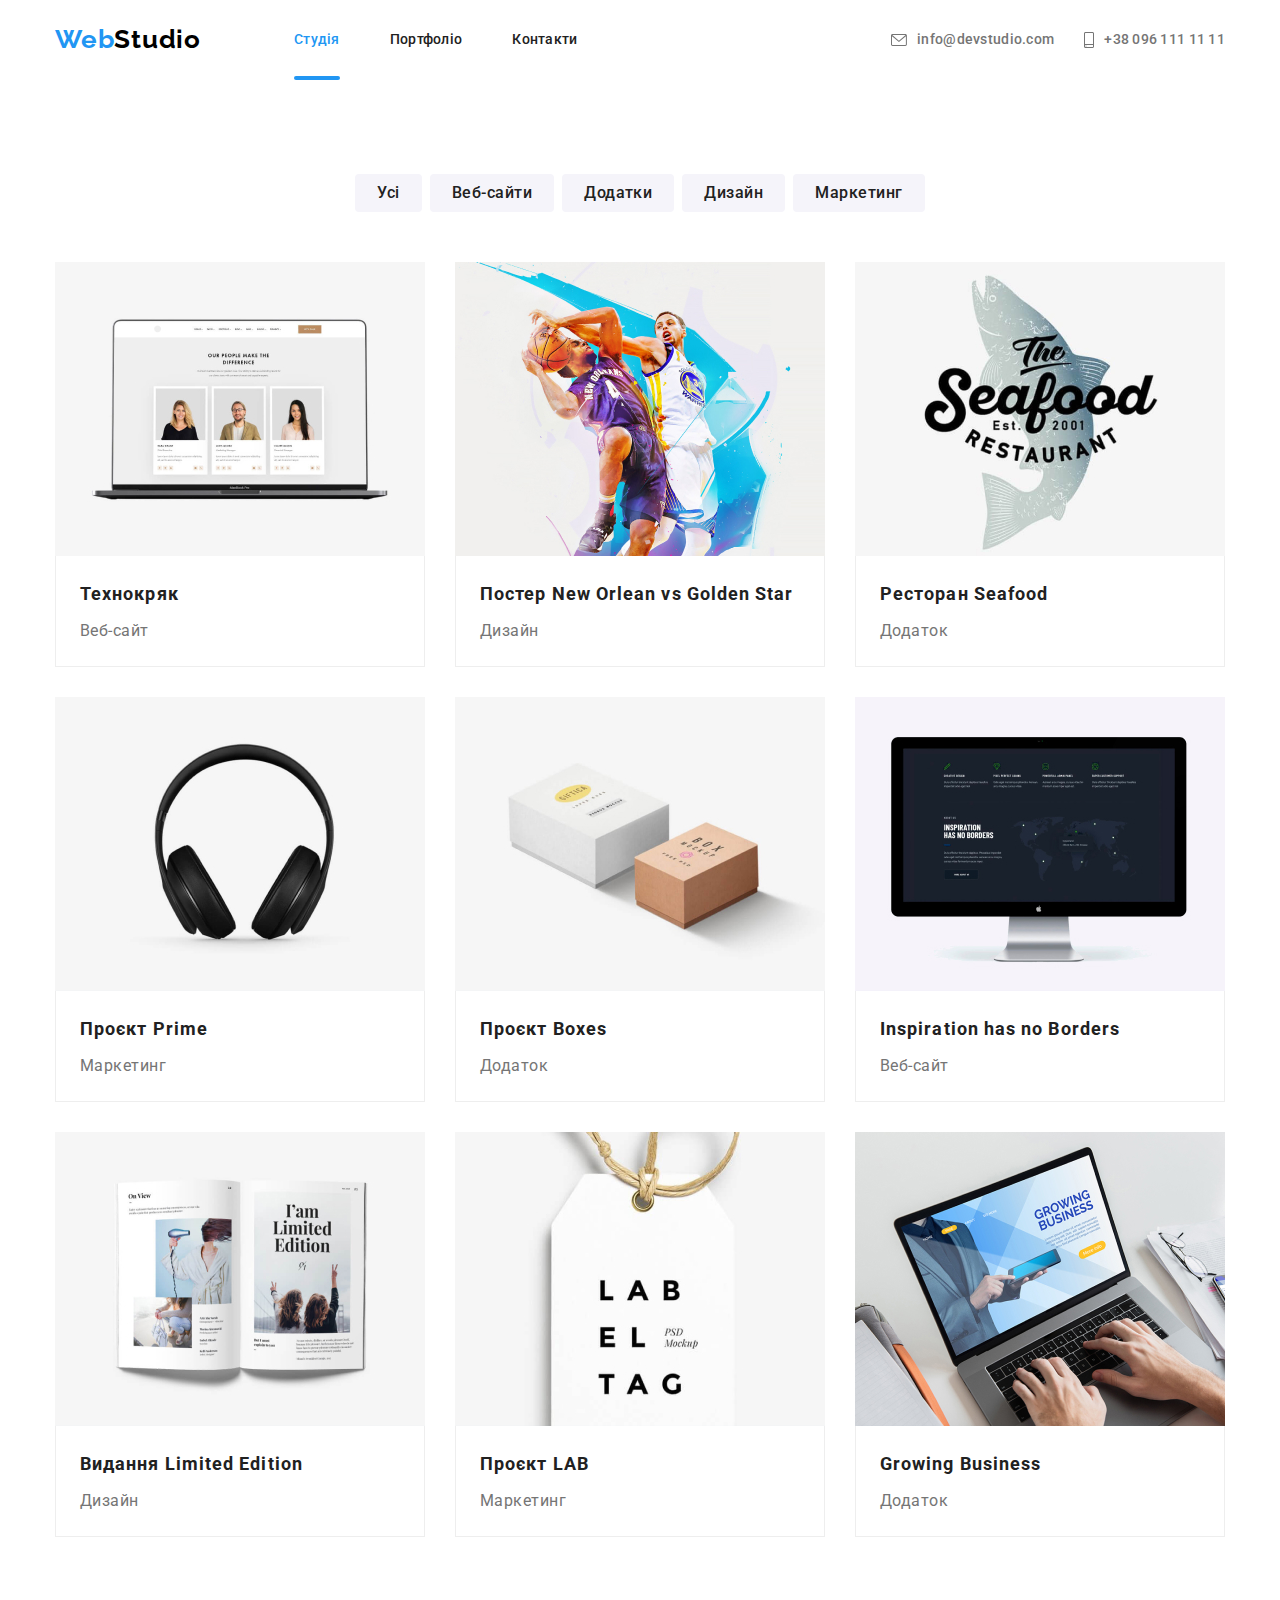
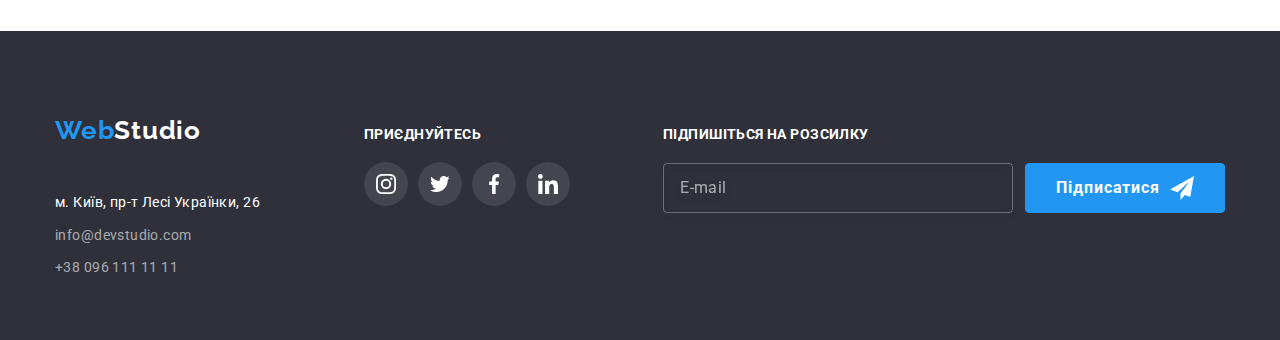
==== commit bd9bc096: "1" ====
--- a/portfolio.html
+++ b/portfolio.html
@@ -13,7 +13,7 @@
     rel="stylesheet" />
   <link rel="stylesheet"
     href="https://cdnjs.cloudflare.com/ajax/libs/modern-normalize/1.1.0/modern-normalize.min.css" />
-  <link rel="stylesheet" href="../css/main.min.css" />
+  <link rel="stylesheet" href="./css/main.min.css" />
 </head>
 
 <body>
@@ -234,7 +234,7 @@
             </li>
           </ul>
         </div>
-        <div class="socials footer-socials">
+        <div class="socials__footer">
           <p class="socials__text">приєднуйтесь</p>
           <ul class="socials__list socials__list-footer list">
             <li class="socials__item footer-soc-item">
--- a/css/main.min.css
+++ b/css/main.min.css
@@ -1 +1 @@
-.container__header{display:-webkit-box;display:-ms-flexbox;display:flex}.logo{padding-top:24px;padding-bottom:25px;margin-right:93px;font-family:"Raleway";font-weight:700;font-size:26px;line-height:1.19;letter-spacing:.03em;text-decoration:none;color:var(--color-black-text)}.logo__text{color:var(--color-logo)}.nav__list{display:-webkit-box;display:-ms-flexbox;display:flex;-webkit-box-align:center;-ms-flex-align:center;align-items:center;gap:50px}.nav__list .current{color:var(--color-active-link)}.nav__item{position:relative}.nav__link{position:relative;display:inline-block;padding:32px 0;font-weight:500;font-size:14px;line-height:1.14;letter-spacing:.02em;color:var(--color-nav-text)}.nav__link:hover,.nav__link:focus{color:var(--color-active-link)}.nav__link::before,.nav__link .current::before{content:"";width:100%;height:4px;border-radius:2px;position:absolute;background-color:var(--color-active-link);color:var(--color-active-link);left:0;bottom:0;-webkit-transition:-webkit-transform var(--animation-delay);transition:-webkit-transform var(--animation-delay);transition:transform var(--animation-delay);transition:transform var(--animation-delay), -webkit-transform var(--animation-delay);-webkit-transform:scale(0);transform:scale(0);-webkit-transform-origin:left;transform-origin:left}.current::before{-webkit-transform:scale(1);transform:scale(1)}.contacts.list{display:-webkit-box;display:-ms-flexbox;display:flex;-webkit-box-align:center;-ms-flex-align:center;align-items:center;margin-left:auto;gap:30px}.contacts__icon{margin-right:10px;-webkit-box-align:baseline;-ms-flex-align:baseline;align-items:baseline;-webkit-transition:fill var(--animation-delay);transition:fill var(--animation-delay);fill:var(--color-contact-text)}.contacts__link:hover .contacts__icon,.contacts__link:focus .contacts__icon{fill:var(--color-active-link)}.contacts__link{position:relative;display:-webkit-box;display:-ms-flexbox;display:flex;-webkit-box-align:center;-ms-flex-align:center;align-items:center;padding:32px 0;font-weight:500;font-size:14px;line-height:1.14;letter-spacing:.02em;color:var(--color-contact-text)}.contacts__link:hover,.contacts__link:focus{color:var(--color-active-link)}.hero.section{max-width:1600px;height:600px;padding-top:200px;padding-bottom:200px;margin-left:auto;margin-right:auto;text-align:center;background-color:var(--color-background-hero);background-image:-webkit-gradient(linear, left top, left bottom, from(rgba(47, 48, 58, 0.4)), to(rgba(47, 48, 58, 0.4))),url(../image/hero-img-background.jpg);background-image:linear-gradient(rgba(47, 48, 58, 0.4), rgba(47, 48, 58, 0.4)),url(../image/hero-img-background.jpg);background-repeat:no-repeat;background-position:center;background-size:cover}.hero__container{display:-webkit-box;display:-ms-flexbox;display:flex;-webkit-box-orient:vertical;-webkit-box-direction:normal;-ms-flex-direction:column;flex-direction:column;-webkit-box-align:center;-ms-flex-align:center;align-items:center}.hero__title{margin-bottom:30px;width:696px;height:120;font-weight:900;font-size:44px;line-height:1.36;letter-spacing:.06em;text-transform:uppercase;color:var(--color-white-text)}.hero__button{min-width:216px;height:50px;font-family:"Roboto";font-weight:700;font-size:16px;line-height:1.87;-webkit-box-align:center;-ms-flex-align:center;align-items:center;text-align:center;letter-spacing:.06em;color:var(--color-white-text);background-color:var(--color-background-hero-button);border:none;cursor:pointer;border-radius:4px;-webkit-transition:background-color var(--animation-delay),-webkit-box-shadow var(--animation-delay);transition:background-color var(--animation-delay),-webkit-box-shadow var(--animation-delay);transition:background-color var(--animation-delay),box-shadow var(--animation-delay);transition:background-color var(--animation-delay),box-shadow var(--animation-delay),-webkit-box-shadow var(--animation-delay)}.hero__button:hover,.hero__button:focus{background-color:var(--color-active-link);-webkit-box-shadow:0px 4px 4px rgba(0,0,0,.15);box-shadow:0px 4px 4px rgba(0,0,0,.15)}.feature{background-color:var(--color-background-white)}.feature__list{display:-webkit-box;display:-ms-flexbox;display:flex;gap:30px}.feature__picture{display:-webkit-box;display:-ms-flexbox;display:flex;-webkit-box-align:center;-ms-flex-align:center;align-items:center;-webkit-box-pack:center;-ms-flex-pack:center;justify-content:center;margin-bottom:30px;width:270px;height:120px;border-radius:4px;background-color:var(--color-background-team)}.feature__title{margin-bottom:10px;font-weight:700;font-size:14px;line-height:1.14;letter-spacing:.03em;text-transform:uppercase;color:var(--color-title-text)}.feature__text{font-size:14px;line-height:1.7;letter-spacing:.03em;color:var(--color-main-text)}.box{padding-top:0px;background-color:var(--color-background-white)}.box__title.title{margin-bottom:50px;font-weight:700;font-size:36px;line-height:1.16;text-align:center;letter-spacing:.03em;color:var(--color-title-text)}.box__list{display:-webkit-box;display:-ms-flexbox;display:flex;-webkit-box-pack:center;-ms-flex-pack:center;justify-content:center;gap:30px}.box__item{position:relative}.box__text{position:absolute;bottom:0;display:-webkit-box;display:-ms-flexbox;display:flex;-webkit-box-align:center;-ms-flex-align:center;align-items:center;-webkit-box-pack:center;-ms-flex-pack:center;justify-content:center;width:370px;height:70px;background-color:rgba(47,48,58,.8);font-weight:700;font-size:14px;line-height:16px;text-align:center;letter-spacing:.03em;text-transform:uppercase;color:var(--color-box-text)}.team{background:var(--color-background-team)}.team__title{margin-bottom:50px;font-weight:700;font-size:36px;line-height:1.16;text-align:center;letter-spacing:.03em;color:var(--color-title-text)}.team__list{display:-webkit-box;display:-ms-flexbox;display:flex;gap:30px}.team__item{-webkit-box-shadow:0px 1px 3px rgba(0,0,0,.12),0px 1px 1px rgba(0,0,0,.14),0px 2px 1px rgba(0,0,0,.2);box-shadow:0px 1px 3px rgba(0,0,0,.12),0px 1px 1px rgba(0,0,0,.14),0px 2px 1px rgba(0,0,0,.2);border-radius:0px 0px 4px 4px;background-color:var(--color-background-white)}.information{padding-top:30px;padding-bottom:30px}.information__name{margin-bottom:10px;font-weight:500;font-size:16px;line-height:1.18;text-align:center;letter-spacing:.03em;color:var(--color-title-text)}.information__text{margin-bottom:16px;font-size:16px;line-height:1.18;text-align:center;letter-spacing:.03em;color:var(--color-main-text)}.socials{display:-webkit-box;display:-ms-flexbox;display:flex;-webkit-box-pack:center;-ms-flex-pack:center;justify-content:center;gap:10px}.socials__link{width:44px;height:44px;border-radius:50%;display:-webkit-inline-box;display:-ms-inline-flexbox;display:inline-flex;-webkit-box-align:center;-ms-flex-align:center;align-items:center;-webkit-box-pack:center;-ms-flex-pack:center;justify-content:center;-webkit-transition:color var(--animation-delay),bacground-color var(--animation-delay);transition:color var(--animation-delay),bacground-color var(--animation-delay)}.socials__link:hover,.socials__link:focus{background-color:var(--color-active-link)}.socials__icon{fill:var(--color-icon-grey);-webkit-transition:fill var(--animation-delay);transition:fill var(--animation-delay)}.socials__link:hover .socials__icon,.socials__link:focus .socials__icon{fill:var(--color-white-text)}.customer__title{margin-bottom:50px;font-weight:700;font-size:36px;line-height:42px;text-align:center;letter-spacing:.03em;color:var(--color-black-text)}.customers{display:-webkit-box;display:-ms-flexbox;display:flex;-webkit-box-pack:center;-ms-flex-pack:center;justify-content:center;gap:30px}.customers__icon{fill:var(--color-icon-grey);-webkit-transition:color var(--animation-delay),fill var(--animation-delay);transition:color var(--animation-delay),fill var(--animation-delay)}.customers__link{display:-webkit-box;display:-ms-flexbox;display:flex;-webkit-box-pack:center;-ms-flex-pack:center;justify-content:center;-webkit-box-align:center;-ms-flex-align:center;align-items:center;width:170px;height:92px;border:1px solid var(--color-icon-grey);border-radius:4px}.customers__link:hover,.customers__link:focus{border-color:var(--color-active-link)}.customers__link:hover .customers__icon,.customers__link:hover .customers__icon,.customers__link:focus .customers__icon,.customers__link:focus .customers__icon{fill:var(--color-active-link)}.backdrop{width:100%;height:100%;position:fixed;top:0;background-color:rgba(0,0,0,.2);-webkit-transition:opacity var(--animation-delay),visibility var(--animation-delay);transition:opacity var(--animation-delay),visibility var(--animation-delay)}.modal{width:528px;min-height:581px;padding:40px;background-color:var(--color-background-white);position:absolute;top:50%;left:50%;-webkit-transform:translate(-50%, -50%) scale(1) translateX(0);transform:translate(-50%, -50%) scale(1) translateX(0);-webkit-transition:-webkit-transform var(--animation-delay);transition:-webkit-transform var(--animation-delay);transition:transform var(--animation-delay);transition:transform var(--animation-delay), -webkit-transform var(--animation-delay);-webkit-transform-origin:top;transform-origin:top}.modal input,.modal textarea{outline:2px solid rgba(0,0,0,0)}.backdrop.is-hidden .modal{-webkit-transform:translate(-50%, -50%) scale(0) translateX(-100%);transform:translate(-50%, -50%) scale(0) translateX(-100%)}.modal__close{position:absolute;top:8px;right:8px;width:30px;height:30px;border:1px solid rgba(0,0,0,.1);border-radius:50%;background-color:rgba(0,0,0,0);display:-webkit-box;display:-ms-flexbox;display:flex;-webkit-box-align:center;-ms-flex-align:center;align-items:center;-webkit-box-pack:center;-ms-flex-pack:center;justify-content:center;cursor:pointer;fill:var(--color-black-text)}.modal__close:hover,.modal__close:focus{background-color:var(--color-active-link);fill:var(--color-white-text)}.is-hidden{opacity:0;visibility:hidden;pointer-events:none}.modal__title{margin-bottom:12px;font-weight:700;font-size:20px;line-height:1.15;text-align:center;letter-spacing:.03em;color:var(--color-title-text)}.user-info{display:-webkit-box;display:-ms-flexbox;display:flex;-webkit-box-orient:vertical;-webkit-box-direction:normal;-ms-flex-direction:column;flex-direction:column}.user-info__box{position:relative;font-weight:400;font-size:12px;line-height:1.16;letter-spacing:.01em;color:var(--color-contact-text)}.user-info__icon{position:absolute;fill:var(--color-nav-text);top:60%;left:11px;-webkit-transform:translateY(-60%);transform:translateY(-60%);-webkit-transition:fill var(--animation-delay);transition:fill var(--animation-delay)}.user-info__input:hover+.user-info__icon,.user-info__input:focus+.user-info__icon{fill:var(--color-active-link)}.user-info__input{position:relative;margin-top:4px;margin-bottom:10px;padding-left:42px;width:100%;height:40px;border:1px solid rgba(33,33,33,.2);border-radius:4px;outline:rgba(0,0,0,0);-webkit-transition:border var(--animation-delay),outline var(--animation-delay);transition:border var(--animation-delay),outline var(--animation-delay)}.user-info__input:hover,.user-info__input:focus{outline:1px solid var(--color-active-link);border:1px solid var(--color-active-link)}textarea{display:block;margin-top:4px;margin-bottom:20px;width:100%;height:120px;resize:none;padding:10px;border:1px solid rgba(33,33,33,.2);border-radius:4px;outline:rgba(0,0,0,0);-webkit-transition:border var(--animation-delay),outline var(--animation-delay);transition:border var(--animation-delay),outline var(--animation-delay)}textarea::-webkit-input-placeholder{font-weight:400;font-size:12px;line-height:1.16;letter-spacing:.01em;color:rgba(117,117,117,.5)}textarea::-moz-placeholder{font-weight:400;font-size:12px;line-height:1.16;letter-spacing:.01em;color:rgba(117,117,117,.5)}textarea:-ms-input-placeholder{font-weight:400;font-size:12px;line-height:1.16;letter-spacing:.01em;color:rgba(117,117,117,.5)}textarea::-ms-input-placeholder{font-weight:400;font-size:12px;line-height:1.16;letter-spacing:.01em;color:rgba(117,117,117,.5)}textarea::placeholder{font-weight:400;font-size:12px;line-height:1.16;letter-spacing:.01em;color:rgba(117,117,117,.5)}textarea:hover,textarea:focus{outline:1px solid var(--color-active-link);border:1px solid var(--color-active-link)}.agreement__box{display:-webkit-box;display:-ms-flexbox;display:flex;-webkit-box-align:center;-ms-flex-align:center;align-items:center;-webkit-box-pack:center;-ms-flex-pack:center;justify-content:center;margin-bottom:30px;gap:9px;font-family:"Roboto";font-style:normal;font-weight:400;font-size:14px;line-height:1.71;letter-spacing:.03em;color:var(--color-contact-text)}.agreement__checkbox{position:absolute;width:1px;height:1px;margin:-1px;padding:0;overflow:hidden;border:0;clip:rect(0 0 0 0)}.aggreement__icon-check{display:inline-block;width:16px;height:15px;background-image:url(../image/icon-check.svg);background-origin:border-box;border:2px solid var(--color-black-text)}.agreement__checkbox:checked+.aggreement__icon-check{background-color:var(--color-active-link);border-color:rgba(0,0,0,0);background-size:contain}.agreement__link{color:var(--color-active-link)}.modal__button-submit{width:200px;height:50px;margin-left:auto;margin-right:auto;background-color:var(--color-active-link);-webkit-box-shadow:0px 4px 4px rgba(0,0,0,.15);box-shadow:0px 4px 4px rgba(0,0,0,.15);border:1px solid var(--color-active-link);border-radius:4px;font-weight:700;font-size:16px;line-height:1.875;text-align:center;letter-spacing:.06em;color:var(--color-white-text);cursor:pointer;-webkit-transition:background-color var(--animation-delay),-webkit-box-shadow var(--animation-delay);transition:background-color var(--animation-delay),-webkit-box-shadow var(--animation-delay);transition:background-color var(--animation-delay),box-shadow var(--animation-delay);transition:background-color var(--animation-delay),box-shadow var(--animation-delay),-webkit-box-shadow var(--animation-delay)}.modal__button-submit:hover,.modal__button-submit:focus{background-color:var(--color-active-button)}.footer{display:block;background:var(--color-background-footer);font-style:normal;padding-top:60px;padding-bottom:60px}.footer__container{display:-webkit-box;display:-ms-flexbox;display:flex;-webkit-box-align:baseline;-ms-flex-align:baseline;align-items:baseline}.address__container{margin-right:70px}.logo-footer{display:inline-block;margin-bottom:20px;font-family:"Raleway";font-weight:700;font-size:26px;line-height:1.19;letter-spacing:.03em;color:var(--color-white-text)}.address__item{margin-bottom:9px}.address__item:last-child{margin-bottom:0px}.address__map{font-size:14px;line-height:1.71;letter-spacing:.03em;color:var(--color-white-text)}.address__mail{font-size:14px;line-height:1.71;letter-spacing:.03em;color:rgba(255,255,255,.6)}.address__tel{font-size:14px;line-height:1.71;letter-spacing:.03em;color:rgba(255,255,255,.6)}.footer-socials{margin-right:93px}.socials__text{margin-bottom:20px;font-weight:700;font-size:14px;line-height:16px;letter-spacing:.03em;text-transform:uppercase;color:var(--color-white-text)}.socials__list-footer{display:-webkit-box;display:-ms-flexbox;display:flex;-webkit-box-pack:left;-ms-flex-pack:left;justify-content:left;gap:10px}.socials__link-footer{-webkit-transition:color var(--animation-delay),background-color var(--animation-delay);transition:color var(--animation-delay),background-color var(--animation-delay);width:44px;height:44px;border-radius:50%;display:-webkit-box;display:-ms-flexbox;display:flex;-webkit-box-align:center;-ms-flex-align:center;align-items:center;-webkit-box-pack:center;-ms-flex-pack:center;justify-content:center;background-color:var(--colo-icon-background-footer)}.socials__link-footer:hover,.socials__link-footer:focus{background-color:var(--color-active-link)}.socials__icon-footer{-webkit-transition:fill var(--animation-delay);transition:fill var(--animation-delay);fill:var(--color-white-text)}.socials__link .socials__icon-footer,.socials__link .socials__icon-footer{fill:var(--color-white-text)}.email__title{margin-bottom:20px;font-weight:700;font-size:14px;line-height:1.14;letter-spacing:.03em;text-transform:uppercase;color:var(--color-white-text)}.email__box{display:-webkit-box;display:-ms-flexbox;display:flex;-webkit-box-align:center;-ms-flex-align:center;align-items:center;-webkit-box-pack:center;-ms-flex-pack:center;justify-content:center}.email__box input{width:350px;height:50px;margin-right:12px;padding:16px;background-color:rgba(0,0,0,0);border:1px solid rgba(255,255,255,.3);-webkit-filter:drop-shadow(0px 4px 4px rgba(0, 0, 0, 0.15));filter:drop-shadow(0px 4px 4px rgba(0, 0, 0, 0.15));border-radius:4px;font-weight:400;font-size:16px;line-height:20px;-webkit-box-align:center;-ms-flex-align:center;align-items:center;letter-spacing:.03em;color:var(--color-white-text);outline:rgba(0,0,0,0);-webkit-transition:border var(--animation-delay),outline var(--animation-delay);transition:border var(--animation-delay),outline var(--animation-delay)}.email__box input:focus,.email__box input:hover{border:1px solid var(--color-active-link);outline:2px solid var(--color-active-link)}.email__box input::-webkit-input-placeholder{font-weight:400;font-size:16px;line-height:20px;-webkit-box-align:center;align-items:center;letter-spacing:.03em;color:rgba(255,255,255,.6)}.email__box input::-moz-placeholder{font-weight:400;font-size:16px;line-height:20px;align-items:center;letter-spacing:.03em;color:rgba(255,255,255,.6)}.email__box input:-ms-input-placeholder{font-weight:400;font-size:16px;line-height:20px;-ms-flex-align:center;align-items:center;letter-spacing:.03em;color:rgba(255,255,255,.6)}.email__box input::-ms-input-placeholder{font-weight:400;font-size:16px;line-height:20px;-ms-flex-align:center;align-items:center;letter-spacing:.03em;color:rgba(255,255,255,.6)}.email__box input::placeholder{font-weight:400;font-size:16px;line-height:20px;-webkit-box-align:center;-ms-flex-align:center;align-items:center;letter-spacing:.03em;color:rgba(255,255,255,.6)}.email__button{width:200px;height:50px;background:var(--color-active-link);border:1px solid var(--color-active-link);border-radius:4px;font-weight:700;font-size:16px;line-height:1.875;display:-webkit-box;display:-ms-flexbox;display:flex;-webkit-box-align:center;-ms-flex-align:center;align-items:center;-webkit-box-pack:center;-ms-flex-pack:center;justify-content:center;letter-spacing:.06em;color:var(--color-white-text);cursor:pointer;-webkit-transition:background-color var(--animation-delay),-webkit-box-shadow var(--animation-delay);transition:background-color var(--animation-delay),-webkit-box-shadow var(--animation-delay);transition:background-color var(--animation-delay),box-shadow var(--animation-delay);transition:background-color var(--animation-delay),box-shadow var(--animation-delay),-webkit-box-shadow var(--animation-delay)}.email__button:hover,.email__button:focus{background-color:var(--color-active-button);-webkit-box-shadow:0px 4px 4px rgba(0,0,0,.15);box-shadow:0px 4px 4px rgba(0,0,0,.15)}.button__icon{margin-left:10px;fill:var(--color-white-text)}.filters-list{display:-webkit-box;display:-ms-flexbox;display:flex;-webkit-box-orient:horizontal;-webkit-box-direction:normal;-ms-flex-direction:row;flex-direction:row;-webkit-box-pack:center;-ms-flex-pack:center;justify-content:center;margin-bottom:50px;gap:8px}.filters-button{height:38px;padding:6px 22px;font-family:"Roboto";font-style:normal;font-weight:500;font-size:16px;line-height:1.62;text-align:center;letter-spacing:.03em;border:none;color:var(--color-nav-text);background:var(--color-background-filters-button);border-radius:4px;cursor:pointer;-webkit-transition:color var(--animation-delay),background-color var(--animation-delay),-webkit-box-shadow var(--animation-delay);transition:color var(--animation-delay),background-color var(--animation-delay),-webkit-box-shadow var(--animation-delay);transition:color var(--animation-delay),background-color var(--animation-delay),box-shadow var(--animation-delay);transition:color var(--animation-delay),background-color var(--animation-delay),box-shadow var(--animation-delay),-webkit-box-shadow var(--animation-delay)}.filters-button:hover,.filters-button:focus{border:none;background-color:var(--color-active-link);color:var(--color-white-text);-webkit-box-shadow:0px 3px 1px rgba(0,0,0,.1),0px 1px 2px rgba(0,0,0,.08),0px 2px 2px rgba(0,0,0,.12);box-shadow:0px 3px 1px rgba(0,0,0,.1),0px 1px 2px rgba(0,0,0,.08),0px 2px 2px rgba(0,0,0,.12)}.projects-list{display:-webkit-box;display:-ms-flexbox;display:flex;-ms-flex-wrap:wrap;flex-wrap:wrap;gap:30px}.projects-item{width:calc((100% - 60px)/3);background-color:var(--color-background-white)}.projects-link{display:block;-webkit-transition:-webkit-box-shadow var(--animation-delay);transition:-webkit-box-shadow var(--animation-delay);transition:box-shadow var(--animation-delay);transition:box-shadow var(--animation-delay), -webkit-box-shadow var(--animation-delay)}.projects-link:hover,.projects-link:focus{-webkit-box-shadow:0px 1px 1px rgba(0,0,0,.12),0px 4px 4px rgba(0,0,0,.06),1px 4px 6px rgba(0,0,0,.16);box-shadow:0px 1px 1px rgba(0,0,0,.12),0px 4px 4px rgba(0,0,0,.06),1px 4px 6px rgba(0,0,0,.16)}.projects-link-info{position:relative;overflow:hidden}.projects-link-text{position:absolute;width:100%;height:100%;background-image:-webkit-gradient(linear, left top, left bottom, from(rgba(33, 150, 243, 0.9)), to(rgba(33, 150, 243, 0.9)));background-image:linear-gradient(rgba(33, 150, 243, 0.9), rgba(33, 150, 243, 0.9));top:0;-webkit-transition:-webkit-transform var(--animation-delay);transition:-webkit-transform var(--animation-delay);transition:transform var(--animation-delay);transition:transform var(--animation-delay), -webkit-transform var(--animation-delay);-webkit-transform:translatey(100%);transform:translatey(100%);padding:63px 24px;font-family:"Roboto";font-style:normal;font-weight:400;font-size:18px;line-height:1.55;letter-spacing:.03em;color:#fff}.projects-link:hover .projects-link-text,.projects-link:focus .projects-link-text{-webkit-transform:translatey(0);transform:translatey(0)}.projects-info{padding:20px 24px;border:1px solid var(--color-border-portfolio);border-top:none}.projects-title{margin-bottom:4px;font-weight:700;font-size:18px;line-height:2;letter-spacing:.06em;color:var(--color-nav-text)}.projects-text{font-size:16px;line-height:1.87;letter-spacing:.03em;color:var(--color-main-text)}/*# sourceMappingURL=main.min.css.map */+:root{--color-black-text: #000000;--color-white-text: #ffffff;--color-active-link: #2196f3;--color-active-button: #188ce8;--color-nav-text: #212121;--color-contact-text: #757575;--color-title-text: #212121;--color-main-text: #757575;--color-box-text: #ffffff;--color-background-header: #ffffff;--color-background-footer: #2f303a;--color-background-hero: #2f303a;--color-background-hero-button: #188ce8;--color-background-team: #f5f4fa;--color-background-filters-button: #f5f4fa;--color-background-white: #ffffff;--color-background-main-portfolio: #f5f5f5;--color-border-portfolio: #eeeeee;--color-border-header: #ececec;--color-logo: #2196f3;--color-icon-grey: #afb1b8;--colo-icon-background-footer: rgba(255, 255, 255, 0.1);--animation-delay: 250ms cubic-bezier(0.4, 0, 0.2, 1)}.visually-hidden{position:absolute;width:1px;height:1px;margin:-1px;padding:0;overflow:hidden;border:0;clip:rect(0 0 0 0)}h1,h2,h3,h4,h5,h6,p{margin:0}body{font-family:"Roboto",sans-serif;font-style:normal;color:var(--color-black-text)}.list{padding:0px;margin:0px;list-style:none}.link{padding:0px;margin:0px;text-decoration:none;-webkit-transition:background-color var(--animation-delay),color var(--animation-delay);transition:background-color var(--animation-delay),color var(--animation-delay)}.title{padding:0px;margin:0px}.section{padding:94px 0}img{display:block;max-width:100%;height:auto}.portfolio-header{border-bottom:1px solid var(--color-border-header)}.main-portfolio{background:var(--color-background-white)}.container{width:1200px;padding-left:15px;padding-right:15px;margin:0 auto}.container__header{display:-webkit-box;display:-ms-flexbox;display:flex}.logo{padding-top:24px;padding-bottom:25px;margin-right:93px;font-family:"Raleway";font-weight:700;font-size:26px;line-height:1.19;letter-spacing:.03em;text-decoration:none;color:var(--color-black-text)}.logo__text{color:var(--color-logo)}.nav__list{display:-webkit-box;display:-ms-flexbox;display:flex;-webkit-box-align:center;-ms-flex-align:center;align-items:center;gap:50px}.nav__list .current{color:var(--color-active-link)}.nav__item{position:relative}.nav__link{position:relative;display:inline-block;padding:32px 0;font-weight:500;font-size:14px;line-height:1.14;letter-spacing:.02em;color:var(--color-nav-text)}.nav__link:hover,.nav__link:focus{color:var(--color-active-link)}.nav__link::before,.nav__link .current::before{content:"";width:100%;height:4px;border-radius:2px;position:absolute;background-color:var(--color-active-link);color:var(--color-active-link);left:0;bottom:0;-webkit-transition:-webkit-transform var(--animation-delay);transition:-webkit-transform var(--animation-delay);transition:transform var(--animation-delay);transition:transform var(--animation-delay), -webkit-transform var(--animation-delay);-webkit-transform:scale(0);transform:scale(0);-webkit-transform-origin:left;transform-origin:left}.current::before{-webkit-transform:scale(1);transform:scale(1)}.contacts.list{display:-webkit-box;display:-ms-flexbox;display:flex;-webkit-box-align:center;-ms-flex-align:center;align-items:center;margin-left:auto;gap:30px}.contacts__icon{margin-right:10px;-webkit-box-align:baseline;-ms-flex-align:baseline;align-items:baseline;-webkit-transition:fill var(--animation-delay);transition:fill var(--animation-delay);fill:var(--color-contact-text)}.contacts__link:hover .contacts__icon,.contacts__link:focus .contacts__icon{fill:var(--color-active-link)}.contacts__link{position:relative;display:-webkit-box;display:-ms-flexbox;display:flex;-webkit-box-align:center;-ms-flex-align:center;align-items:center;padding:32px 0;font-weight:500;font-size:14px;line-height:1.14;letter-spacing:.02em;color:var(--color-contact-text)}.contacts__link:hover,.contacts__link:focus{color:var(--color-active-link)}.hero.section{max-width:1600px;height:600px;padding-top:200px;padding-bottom:200px;margin-left:auto;margin-right:auto;text-align:center;background-color:var(--color-background-hero);background-image:-webkit-gradient(linear, left top, left bottom, from(rgba(47, 48, 58, 0.4)), to(rgba(47, 48, 58, 0.4))),url(../image/hero-img-background.jpg);background-image:linear-gradient(rgba(47, 48, 58, 0.4), rgba(47, 48, 58, 0.4)),url(../image/hero-img-background.jpg);background-repeat:no-repeat;background-position:center;background-size:cover}.hero__container{display:-webkit-box;display:-ms-flexbox;display:flex;-webkit-box-orient:vertical;-webkit-box-direction:normal;-ms-flex-direction:column;flex-direction:column;-webkit-box-align:center;-ms-flex-align:center;align-items:center}.hero__title{margin-bottom:30px;width:696px;height:120;font-weight:900;font-size:44px;line-height:1.36;letter-spacing:.06em;text-transform:uppercase;color:var(--color-white-text)}.hero__button{min-width:216px;height:50px;font-family:"Roboto";font-weight:700;font-size:16px;line-height:1.87;-webkit-box-align:center;-ms-flex-align:center;align-items:center;text-align:center;letter-spacing:.06em;color:var(--color-white-text);background-color:var(--color-background-hero-button);border:none;cursor:pointer;border-radius:4px;-webkit-transition:background-color var(--animation-delay),-webkit-box-shadow var(--animation-delay);transition:background-color var(--animation-delay),-webkit-box-shadow var(--animation-delay);transition:background-color var(--animation-delay),box-shadow var(--animation-delay);transition:background-color var(--animation-delay),box-shadow var(--animation-delay),-webkit-box-shadow var(--animation-delay)}.hero__button:hover,.hero__button:focus{background-color:var(--color-active-link);-webkit-box-shadow:0px 4px 4px rgba(0,0,0,.15);box-shadow:0px 4px 4px rgba(0,0,0,.15)}.feature{background-color:var(--color-background-white)}.feature__list{display:-webkit-box;display:-ms-flexbox;display:flex;gap:30px}.feature__picture{display:-webkit-box;display:-ms-flexbox;display:flex;-webkit-box-align:center;-ms-flex-align:center;align-items:center;-webkit-box-pack:center;-ms-flex-pack:center;justify-content:center;margin-bottom:30px;width:270px;height:120px;border-radius:4px;background-color:var(--color-background-team)}.feature__title{margin-bottom:10px;font-weight:700;font-size:14px;line-height:1.14;letter-spacing:.03em;text-transform:uppercase;color:var(--color-title-text)}.feature__text{font-size:14px;line-height:1.7;letter-spacing:.03em;color:var(--color-main-text)}.box{padding-top:0px;background-color:var(--color-background-white)}.box__title.title{margin-bottom:50px;font-weight:700;font-size:36px;line-height:1.16;text-align:center;letter-spacing:.03em;color:var(--color-title-text)}.box__list{display:-webkit-box;display:-ms-flexbox;display:flex;-webkit-box-pack:center;-ms-flex-pack:center;justify-content:center;gap:30px}.box__item{position:relative}.box__text{position:absolute;bottom:0;display:-webkit-box;display:-ms-flexbox;display:flex;-webkit-box-align:center;-ms-flex-align:center;align-items:center;-webkit-box-pack:center;-ms-flex-pack:center;justify-content:center;width:370px;height:70px;background-color:rgba(47,48,58,.8);font-weight:700;font-size:14px;line-height:16px;text-align:center;letter-spacing:.03em;text-transform:uppercase;color:var(--color-box-text)}.team{background:var(--color-background-team)}.team__title{margin-bottom:50px;font-weight:700;font-size:36px;line-height:1.16;text-align:center;letter-spacing:.03em;color:var(--color-title-text)}.team__list{display:-webkit-box;display:-ms-flexbox;display:flex;gap:30px}.team__item{-webkit-box-shadow:0px 1px 3px rgba(0,0,0,.12),0px 1px 1px rgba(0,0,0,.14),0px 2px 1px rgba(0,0,0,.2);box-shadow:0px 1px 3px rgba(0,0,0,.12),0px 1px 1px rgba(0,0,0,.14),0px 2px 1px rgba(0,0,0,.2);border-radius:0px 0px 4px 4px;background-color:var(--color-background-white)}.information{padding-top:30px;padding-bottom:30px}.information__name{margin-bottom:10px;font-weight:500;font-size:16px;line-height:1.18;text-align:center;letter-spacing:.03em;color:var(--color-title-text)}.information__text{margin-bottom:16px;font-size:16px;line-height:1.18;text-align:center;letter-spacing:.03em;color:var(--color-main-text)}.socials{display:-webkit-box;display:-ms-flexbox;display:flex;-webkit-box-pack:center;-ms-flex-pack:center;justify-content:center;gap:10px}.socials__link{width:44px;height:44px;border-radius:50%;display:-webkit-inline-box;display:-ms-inline-flexbox;display:inline-flex;-webkit-box-align:center;-ms-flex-align:center;align-items:center;-webkit-box-pack:center;-ms-flex-pack:center;justify-content:center;-webkit-transition:color var(--animation-delay),bacground-color var(--animation-delay);transition:color var(--animation-delay),bacground-color var(--animation-delay)}.socials__link:hover,.socials__link:focus{background-color:var(--color-active-link)}.socials__icon{fill:var(--color-icon-grey);-webkit-transition:fill var(--animation-delay);transition:fill var(--animation-delay)}.socials__link:hover .socials__icon,.socials__link:focus .socials__icon{fill:var(--color-white-text)}.customer__title{margin-bottom:50px;font-weight:700;font-size:36px;line-height:42px;text-align:center;letter-spacing:.03em;color:var(--color-black-text)}.customers{display:-webkit-box;display:-ms-flexbox;display:flex;-webkit-box-pack:center;-ms-flex-pack:center;justify-content:center;gap:30px}.customers__icon{fill:var(--color-icon-grey);-webkit-transition:color var(--animation-delay),fill var(--animation-delay);transition:color var(--animation-delay),fill var(--animation-delay)}.customers__link{display:-webkit-box;display:-ms-flexbox;display:flex;-webkit-box-pack:center;-ms-flex-pack:center;justify-content:center;-webkit-box-align:center;-ms-flex-align:center;align-items:center;width:170px;height:92px;border:1px solid var(--color-icon-grey);border-radius:4px}.customers__link:hover,.customers__link:focus{border-color:var(--color-active-link)}.customers__link:hover .customers__icon,.customers__link:hover .customers__icon,.customers__link:focus .customers__icon,.customers__link:focus .customers__icon{fill:var(--color-active-link)}.backdrop{width:100%;height:100%;position:fixed;top:0;background-color:rgba(0,0,0,.2);-webkit-transition:opacity var(--animation-delay),visibility var(--animation-delay);transition:opacity var(--animation-delay),visibility var(--animation-delay)}.modal{width:528px;min-height:581px;padding:40px;background-color:var(--color-background-white);position:absolute;top:50%;left:50%;-webkit-transform:translate(-50%, -50%) scale(1) translateX(0);transform:translate(-50%, -50%) scale(1) translateX(0);-webkit-transition:-webkit-transform var(--animation-delay);transition:-webkit-transform var(--animation-delay);transition:transform var(--animation-delay);transition:transform var(--animation-delay), -webkit-transform var(--animation-delay);-webkit-transform-origin:top;transform-origin:top}.modal input,.modal textarea{outline:2px solid rgba(0,0,0,0)}.backdrop.is-hidden .modal{-webkit-transform:translate(-50%, -50%) scale(0) translateX(-100%);transform:translate(-50%, -50%) scale(0) translateX(-100%)}.modal__close{position:absolute;top:8px;right:8px;width:30px;height:30px;border:1px solid rgba(0,0,0,.1);border-radius:50%;background-color:rgba(0,0,0,0);display:-webkit-box;display:-ms-flexbox;display:flex;-webkit-box-align:center;-ms-flex-align:center;align-items:center;-webkit-box-pack:center;-ms-flex-pack:center;justify-content:center;cursor:pointer;fill:var(--color-black-text)}.modal__close:hover,.modal__close:focus{background-color:var(--color-active-link);fill:var(--color-white-text)}.is-hidden{opacity:0;visibility:hidden;pointer-events:none}.modal__title{margin-bottom:12px;font-weight:700;font-size:20px;line-height:1.15;text-align:center;letter-spacing:.03em;color:var(--color-title-text)}.user-info{display:-webkit-box;display:-ms-flexbox;display:flex;-webkit-box-orient:vertical;-webkit-box-direction:normal;-ms-flex-direction:column;flex-direction:column}.user-info__box{position:relative;font-weight:400;font-size:12px;line-height:1.16;letter-spacing:.01em;color:var(--color-contact-text)}.user-info__icon{position:absolute;fill:var(--color-nav-text);top:60%;left:11px;-webkit-transform:translateY(-60%);transform:translateY(-60%);-webkit-transition:fill var(--animation-delay);transition:fill var(--animation-delay)}.user-info__input:hover+.user-info__icon,.user-info__input:focus+.user-info__icon{fill:var(--color-active-link)}.user-info__input{position:relative;margin-top:4px;margin-bottom:10px;padding-left:42px;width:100%;height:40px;border:1px solid rgba(33,33,33,.2);border-radius:4px;outline:rgba(0,0,0,0);-webkit-transition:border var(--animation-delay),outline var(--animation-delay);transition:border var(--animation-delay),outline var(--animation-delay)}.user-info__input:hover,.user-info__input:focus{outline:1px solid var(--color-active-link);border:1px solid var(--color-active-link)}textarea{display:block;margin-top:4px;margin-bottom:20px;width:100%;height:120px;resize:none;padding:10px;border:1px solid rgba(33,33,33,.2);border-radius:4px;outline:rgba(0,0,0,0);-webkit-transition:border var(--animation-delay),outline var(--animation-delay);transition:border var(--animation-delay),outline var(--animation-delay)}textarea::-webkit-input-placeholder{font-weight:400;font-size:12px;line-height:1.16;letter-spacing:.01em;color:rgba(117,117,117,.5)}textarea::-moz-placeholder{font-weight:400;font-size:12px;line-height:1.16;letter-spacing:.01em;color:rgba(117,117,117,.5)}textarea:-ms-input-placeholder{font-weight:400;font-size:12px;line-height:1.16;letter-spacing:.01em;color:rgba(117,117,117,.5)}textarea::-ms-input-placeholder{font-weight:400;font-size:12px;line-height:1.16;letter-spacing:.01em;color:rgba(117,117,117,.5)}textarea::placeholder{font-weight:400;font-size:12px;line-height:1.16;letter-spacing:.01em;color:rgba(117,117,117,.5)}textarea:hover,textarea:focus{outline:1px solid var(--color-active-link);border:1px solid var(--color-active-link)}.agreement__box{display:-webkit-box;display:-ms-flexbox;display:flex;-webkit-box-align:center;-ms-flex-align:center;align-items:center;-webkit-box-pack:center;-ms-flex-pack:center;justify-content:center;margin-bottom:30px;gap:9px;font-family:"Roboto";font-style:normal;font-weight:400;font-size:14px;line-height:1.71;letter-spacing:.03em;color:var(--color-contact-text)}.agreement__checkbox{position:absolute;width:1px;height:1px;margin:-1px;padding:0;overflow:hidden;border:0;clip:rect(0 0 0 0)}.aggreement__icon-check{display:inline-block;width:16px;height:15px;background-image:url(../image/icon-check.svg);background-origin:border-box;border:2px solid var(--color-black-text)}.agreement__checkbox:checked+.aggreement__icon-check{background-color:var(--color-active-link);border-color:rgba(0,0,0,0);background-size:contain}.agreement__link{color:var(--color-active-link)}.modal__button-submit{width:200px;height:50px;margin-left:auto;margin-right:auto;background-color:var(--color-active-link);-webkit-box-shadow:0px 4px 4px rgba(0,0,0,.15);box-shadow:0px 4px 4px rgba(0,0,0,.15);border:1px solid var(--color-active-link);border-radius:4px;font-weight:700;font-size:16px;line-height:1.875;text-align:center;letter-spacing:.06em;color:var(--color-white-text);cursor:pointer;-webkit-transition:background-color var(--animation-delay),-webkit-box-shadow var(--animation-delay);transition:background-color var(--animation-delay),-webkit-box-shadow var(--animation-delay);transition:background-color var(--animation-delay),box-shadow var(--animation-delay);transition:background-color var(--animation-delay),box-shadow var(--animation-delay),-webkit-box-shadow var(--animation-delay)}.modal__button-submit:hover,.modal__button-submit:focus{background-color:var(--color-active-button)}.footer{display:block;background:var(--color-background-footer);font-style:normal;padding-top:60px;padding-bottom:60px}.footer__container{display:-webkit-box;display:-ms-flexbox;display:flex;-webkit-box-align:baseline;-ms-flex-align:baseline;align-items:baseline}.address__container{margin-right:70px}.logo-footer{display:inline-block;margin-bottom:20px;font-family:"Raleway";font-weight:700;font-size:26px;line-height:1.19;letter-spacing:.03em;color:var(--color-white-text)}.address__item{margin-bottom:9px}.address__item:last-child{margin-bottom:0px}.address__map{font-size:14px;line-height:1.71;letter-spacing:.03em;color:var(--color-white-text)}.address__mail{font-size:14px;line-height:1.71;letter-spacing:.03em;color:rgba(255,255,255,.6)}.address__tel{font-size:14px;line-height:1.71;letter-spacing:.03em;color:rgba(255,255,255,.6)}.socials__footer{margin-right:93px}.socials__text{margin-bottom:20px;font-weight:700;font-size:14px;line-height:16px;letter-spacing:.03em;text-transform:uppercase;color:var(--color-white-text)}.socials__list-footer{display:-webkit-box;display:-ms-flexbox;display:flex;-webkit-box-pack:left;-ms-flex-pack:left;justify-content:left;gap:10px}.socials__link-footer{-webkit-transition:color var(--animation-delay),background-color var(--animation-delay);transition:color var(--animation-delay),background-color var(--animation-delay);width:44px;height:44px;border-radius:50%;display:-webkit-box;display:-ms-flexbox;display:flex;-webkit-box-align:center;-ms-flex-align:center;align-items:center;-webkit-box-pack:center;-ms-flex-pack:center;justify-content:center;background-color:var(--colo-icon-background-footer)}.socials__link-footer:hover,.socials__link-footer:focus{background-color:var(--color-active-link)}.socials__icon-footer{-webkit-transition:fill var(--animation-delay);transition:fill var(--animation-delay);fill:var(--color-white-text)}.socials__link .socials__icon-footer,.socials__link .socials__icon-footer{fill:var(--color-white-text)}.email__title{margin-bottom:20px;font-weight:700;font-size:14px;line-height:1.14;letter-spacing:.03em;text-transform:uppercase;color:var(--color-white-text)}.email__box{display:-webkit-box;display:-ms-flexbox;display:flex;-webkit-box-align:center;-ms-flex-align:center;align-items:center;-webkit-box-pack:center;-ms-flex-pack:center;justify-content:center}.email__box input{width:350px;height:50px;margin-right:12px;padding:16px;background-color:rgba(0,0,0,0);border:1px solid rgba(255,255,255,.3);-webkit-filter:drop-shadow(0px 4px 4px rgba(0, 0, 0, 0.15));filter:drop-shadow(0px 4px 4px rgba(0, 0, 0, 0.15));border-radius:4px;font-weight:400;font-size:16px;line-height:20px;-webkit-box-align:center;-ms-flex-align:center;align-items:center;letter-spacing:.03em;color:var(--color-white-text);outline:rgba(0,0,0,0);-webkit-transition:border var(--animation-delay),outline var(--animation-delay);transition:border var(--animation-delay),outline var(--animation-delay)}.email__box input:focus,.email__box input:hover{border:1px solid var(--color-active-link);outline:2px solid var(--color-active-link)}.email__box input::-webkit-input-placeholder{font-weight:400;font-size:16px;line-height:20px;-webkit-box-align:center;align-items:center;letter-spacing:.03em;color:rgba(255,255,255,.6)}.email__box input::-moz-placeholder{font-weight:400;font-size:16px;line-height:20px;align-items:center;letter-spacing:.03em;color:rgba(255,255,255,.6)}.email__box input:-ms-input-placeholder{font-weight:400;font-size:16px;line-height:20px;-ms-flex-align:center;align-items:center;letter-spacing:.03em;color:rgba(255,255,255,.6)}.email__box input::-ms-input-placeholder{font-weight:400;font-size:16px;line-height:20px;-ms-flex-align:center;align-items:center;letter-spacing:.03em;color:rgba(255,255,255,.6)}.email__box input::placeholder{font-weight:400;font-size:16px;line-height:20px;-webkit-box-align:center;-ms-flex-align:center;align-items:center;letter-spacing:.03em;color:rgba(255,255,255,.6)}.email__button{width:200px;height:50px;background:var(--color-active-link);border:1px solid var(--color-active-link);border-radius:4px;font-weight:700;font-size:16px;line-height:1.875;display:-webkit-box;display:-ms-flexbox;display:flex;-webkit-box-align:center;-ms-flex-align:center;align-items:center;-webkit-box-pack:center;-ms-flex-pack:center;justify-content:center;letter-spacing:.06em;color:var(--color-white-text);cursor:pointer;-webkit-transition:background-color var(--animation-delay),-webkit-box-shadow var(--animation-delay);transition:background-color var(--animation-delay),-webkit-box-shadow var(--animation-delay);transition:background-color var(--animation-delay),box-shadow var(--animation-delay);transition:background-color var(--animation-delay),box-shadow var(--animation-delay),-webkit-box-shadow var(--animation-delay)}.email__button:hover,.email__button:focus{background-color:var(--color-active-button);-webkit-box-shadow:0px 4px 4px rgba(0,0,0,.15);box-shadow:0px 4px 4px rgba(0,0,0,.15)}.button__icon{margin-left:10px;fill:var(--color-white-text)}.filters-list{display:-webkit-box;display:-ms-flexbox;display:flex;-webkit-box-orient:horizontal;-webkit-box-direction:normal;-ms-flex-direction:row;flex-direction:row;-webkit-box-pack:center;-ms-flex-pack:center;justify-content:center;margin-bottom:50px;gap:8px}.filters-button{height:38px;padding:6px 22px;font-family:"Roboto";font-style:normal;font-weight:500;font-size:16px;line-height:1.62;text-align:center;letter-spacing:.03em;border:none;color:var(--color-nav-text);background:var(--color-background-filters-button);border-radius:4px;cursor:pointer;-webkit-transition:color var(--animation-delay),background-color var(--animation-delay),-webkit-box-shadow var(--animation-delay);transition:color var(--animation-delay),background-color var(--animation-delay),-webkit-box-shadow var(--animation-delay);transition:color var(--animation-delay),background-color var(--animation-delay),box-shadow var(--animation-delay);transition:color var(--animation-delay),background-color var(--animation-delay),box-shadow var(--animation-delay),-webkit-box-shadow var(--animation-delay)}.filters-button:hover,.filters-button:focus{border:none;background-color:var(--color-active-link);color:var(--color-white-text);-webkit-box-shadow:0px 3px 1px rgba(0,0,0,.1),0px 1px 2px rgba(0,0,0,.08),0px 2px 2px rgba(0,0,0,.12);box-shadow:0px 3px 1px rgba(0,0,0,.1),0px 1px 2px rgba(0,0,0,.08),0px 2px 2px rgba(0,0,0,.12)}.projects-list{display:-webkit-box;display:-ms-flexbox;display:flex;-ms-flex-wrap:wrap;flex-wrap:wrap;gap:30px}.projects-item{width:calc((100% - 60px)/3);background-color:var(--color-background-white)}.projects-link{display:block;-webkit-transition:-webkit-box-shadow var(--animation-delay);transition:-webkit-box-shadow var(--animation-delay);transition:box-shadow var(--animation-delay);transition:box-shadow var(--animation-delay), -webkit-box-shadow var(--animation-delay)}.projects-link:hover,.projects-link:focus{-webkit-box-shadow:0px 1px 1px rgba(0,0,0,.12),0px 4px 4px rgba(0,0,0,.06),1px 4px 6px rgba(0,0,0,.16);box-shadow:0px 1px 1px rgba(0,0,0,.12),0px 4px 4px rgba(0,0,0,.06),1px 4px 6px rgba(0,0,0,.16)}.projects-link-info{position:relative;overflow:hidden}.projects-link-text{position:absolute;width:100%;height:100%;background-image:-webkit-gradient(linear, left top, left bottom, from(rgba(33, 150, 243, 0.9)), to(rgba(33, 150, 243, 0.9)));background-image:linear-gradient(rgba(33, 150, 243, 0.9), rgba(33, 150, 243, 0.9));top:0;-webkit-transition:-webkit-transform var(--animation-delay);transition:-webkit-transform var(--animation-delay);transition:transform var(--animation-delay);transition:transform var(--animation-delay), -webkit-transform var(--animation-delay);-webkit-transform:translatey(100%);transform:translatey(100%);padding:63px 24px;font-family:"Roboto";font-style:normal;font-weight:400;font-size:18px;line-height:1.55;letter-spacing:.03em;color:#fff}.projects-link:hover .projects-link-text,.projects-link:focus .projects-link-text{-webkit-transform:translatey(0);transform:translatey(0)}.projects-info{padding:20px 24px;border:1px solid var(--color-border-portfolio);border-top:none}.projects-title{margin-bottom:4px;font-weight:700;font-size:18px;line-height:2;letter-spacing:.06em;color:var(--color-nav-text)}.projects-text{font-size:16px;line-height:1.87;letter-spacing:.03em;color:var(--color-main-text)}/*# sourceMappingURL=main.min.css.map */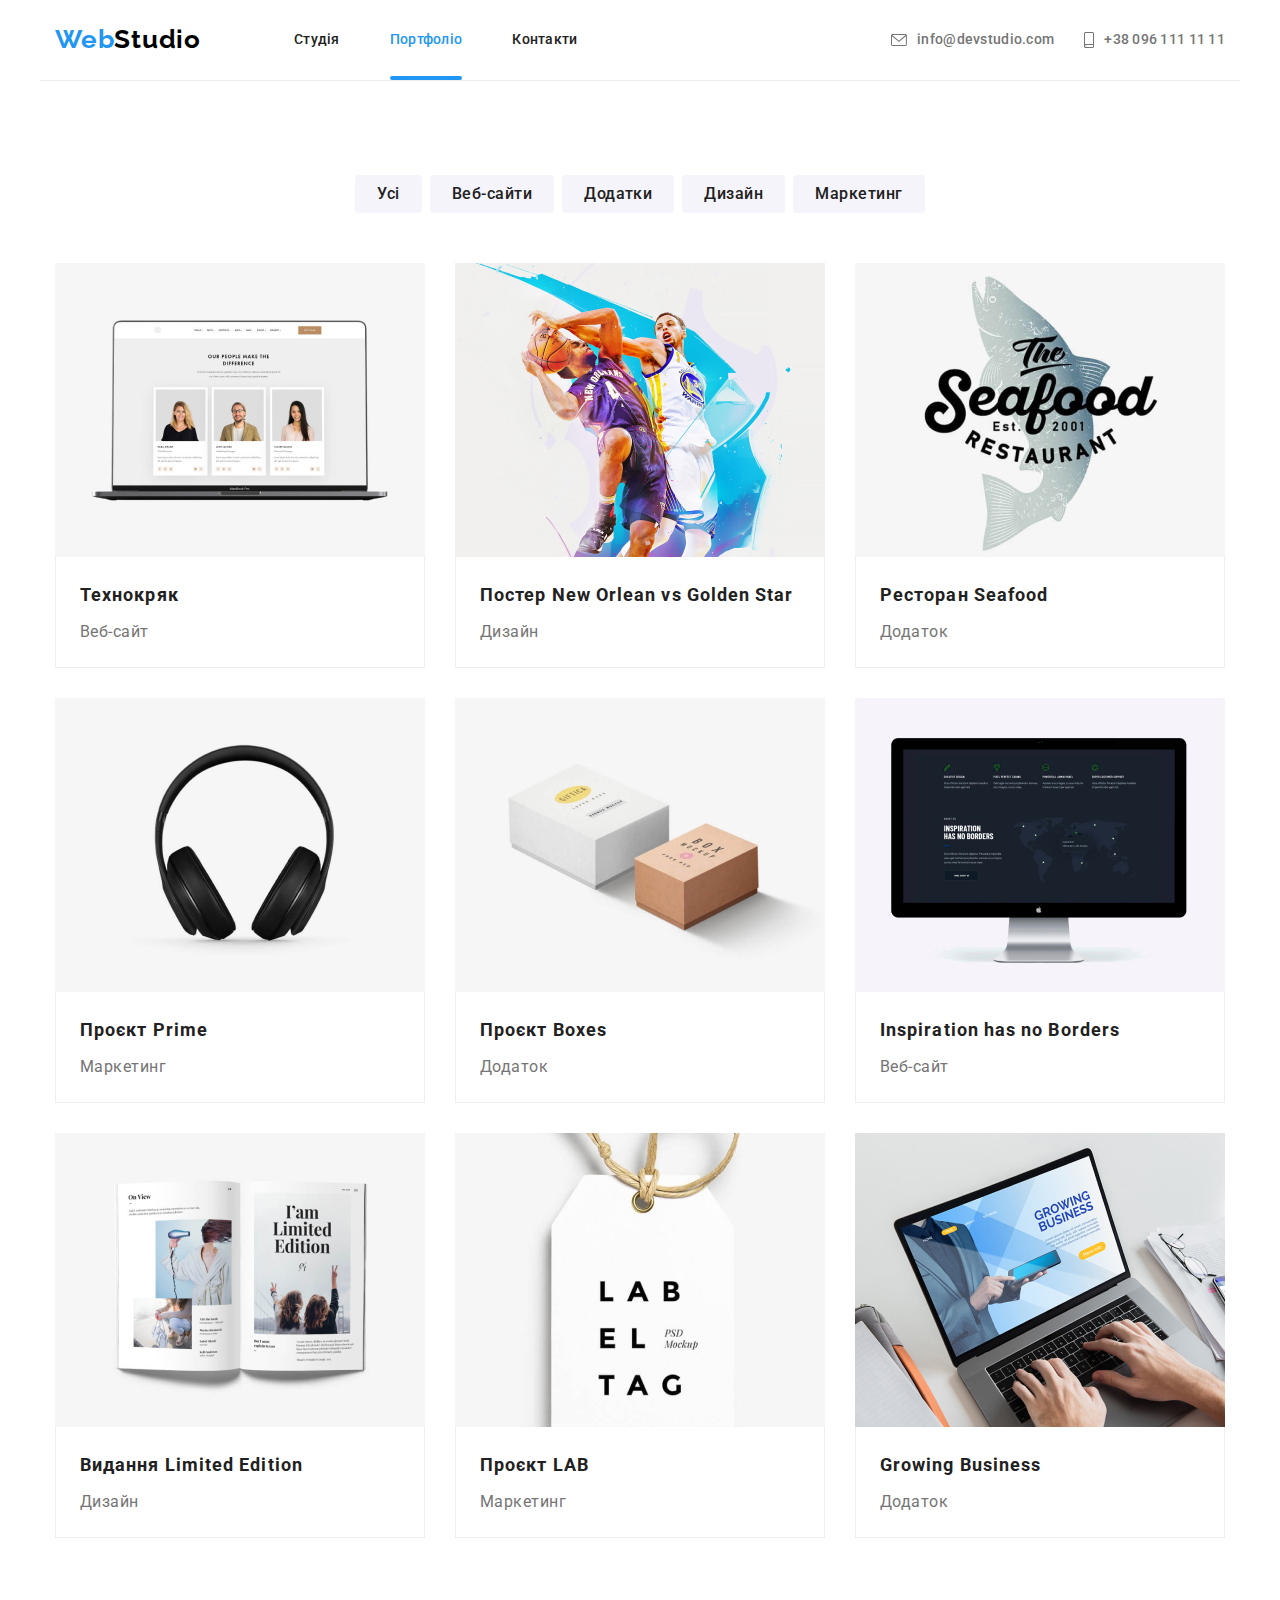
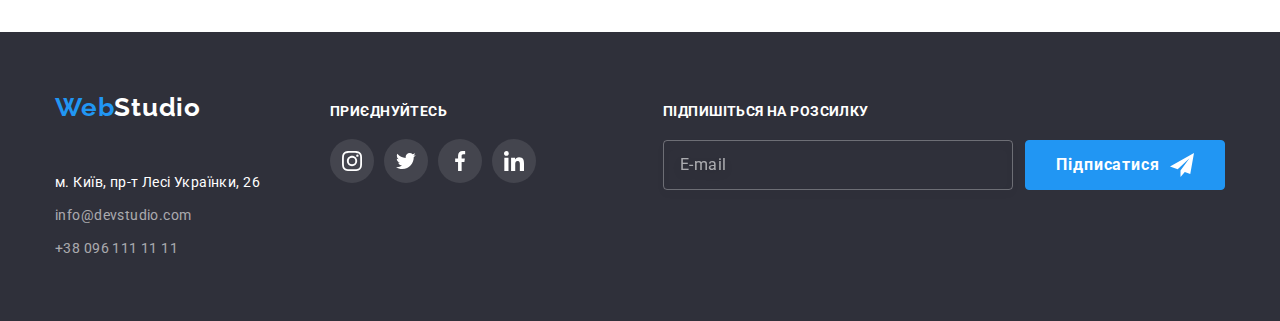
==== commit dea3675a: "1" ====
--- a/portfolio.html
+++ b/portfolio.html
@@ -18,15 +18,15 @@
 
 <body>
   <header>
-    <div class="container container__header">
-      <a href="./index.html" class="logo"><span class="logo__text">Web</span>Studio</a>
+    <div class="container container__header container__header-portfolio">
+      <a href="./index.html" class="logo logo-header"><span class="logo__text">Web</span>Studio</a>
       <nav class="nav">
         <ul class="nav__list list">
           <li class="nav__item">
-            <a class="nav__link link current" href="./index.html">Студія</a>
+            <a class="nav__link link" href="./index.html">Студія</a>
           </li>
           <li class="nav__item">
-            <a class="nav__link link" href="./portfolio.html">Портфоліо</a>
+            <a class="nav__link link current" href="./portfolio.html">Портфоліо</a>
           </li>
           <li class="nav__item"><a class="nav__link link" href="">Контакти</a></li>
         </ul>
@@ -220,7 +220,7 @@
     <address class="footer section">
       <div class="footer__container container">
         <div class="footer__address address__container">
-          <p class="logo logo-footer"><span class="logo__text">Web</span>Studio</p>
+          <a href="./index.html" class="logo logo-footer"><span class="logo__text">Web</span>Studio</ф>
           <ul class="address list">
             <li class="address__item">
               <a class="address__map link" href="https://goo.gl/maps/9BAexuXsB6jjKLk17" target="_blank"
--- a/css/main.min.css
+++ b/css/main.min.css
@@ -1 +1 @@
-:root{--color-black-text: #000000;--color-white-text: #ffffff;--color-active-link: #2196f3;--color-active-button: #188ce8;--color-nav-text: #212121;--color-contact-text: #757575;--color-title-text: #212121;--color-main-text: #757575;--color-box-text: #ffffff;--color-background-header: #ffffff;--color-background-footer: #2f303a;--color-background-hero: #2f303a;--color-background-hero-button: #188ce8;--color-background-team: #f5f4fa;--color-background-filters-button: #f5f4fa;--color-background-white: #ffffff;--color-background-main-portfolio: #f5f5f5;--color-border-portfolio: #eeeeee;--color-border-header: #ececec;--color-logo: #2196f3;--color-icon-grey: #afb1b8;--colo-icon-background-footer: rgba(255, 255, 255, 0.1);--animation-delay: 250ms cubic-bezier(0.4, 0, 0.2, 1)}.visually-hidden{position:absolute;width:1px;height:1px;margin:-1px;padding:0;overflow:hidden;border:0;clip:rect(0 0 0 0)}h1,h2,h3,h4,h5,h6,p{margin:0}body{font-family:"Roboto",sans-serif;font-style:normal;color:var(--color-black-text)}.list{padding:0px;margin:0px;list-style:none}.link{padding:0px;margin:0px;text-decoration:none;-webkit-transition:background-color var(--animation-delay),color var(--animation-delay);transition:background-color var(--animation-delay),color var(--animation-delay)}.title{padding:0px;margin:0px}.section{padding:94px 0}img{display:block;max-width:100%;height:auto}.portfolio-header{border-bottom:1px solid var(--color-border-header)}.main-portfolio{background:var(--color-background-white)}.container{width:1200px;padding-left:15px;padding-right:15px;margin:0 auto}.container__header{display:-webkit-box;display:-ms-flexbox;display:flex}.logo{padding-top:24px;padding-bottom:25px;margin-right:93px;font-family:"Raleway";font-weight:700;font-size:26px;line-height:1.19;letter-spacing:.03em;text-decoration:none;color:var(--color-black-text)}.logo__text{color:var(--color-logo)}.nav__list{display:-webkit-box;display:-ms-flexbox;display:flex;-webkit-box-align:center;-ms-flex-align:center;align-items:center;gap:50px}.nav__list .current{color:var(--color-active-link)}.nav__item{position:relative}.nav__link{position:relative;display:inline-block;padding:32px 0;font-weight:500;font-size:14px;line-height:1.14;letter-spacing:.02em;color:var(--color-nav-text)}.nav__link:hover,.nav__link:focus{color:var(--color-active-link)}.nav__link::before,.nav__link .current::before{content:"";width:100%;height:4px;border-radius:2px;position:absolute;background-color:var(--color-active-link);color:var(--color-active-link);left:0;bottom:0;-webkit-transition:-webkit-transform var(--animation-delay);transition:-webkit-transform var(--animation-delay);transition:transform var(--animation-delay);transition:transform var(--animation-delay), -webkit-transform var(--animation-delay);-webkit-transform:scale(0);transform:scale(0);-webkit-transform-origin:left;transform-origin:left}.current::before{-webkit-transform:scale(1);transform:scale(1)}.contacts.list{display:-webkit-box;display:-ms-flexbox;display:flex;-webkit-box-align:center;-ms-flex-align:center;align-items:center;margin-left:auto;gap:30px}.contacts__icon{margin-right:10px;-webkit-box-align:baseline;-ms-flex-align:baseline;align-items:baseline;-webkit-transition:fill var(--animation-delay);transition:fill var(--animation-delay);fill:var(--color-contact-text)}.contacts__link:hover .contacts__icon,.contacts__link:focus .contacts__icon{fill:var(--color-active-link)}.contacts__link{position:relative;display:-webkit-box;display:-ms-flexbox;display:flex;-webkit-box-align:center;-ms-flex-align:center;align-items:center;padding:32px 0;font-weight:500;font-size:14px;line-height:1.14;letter-spacing:.02em;color:var(--color-contact-text)}.contacts__link:hover,.contacts__link:focus{color:var(--color-active-link)}.hero.section{max-width:1600px;height:600px;padding-top:200px;padding-bottom:200px;margin-left:auto;margin-right:auto;text-align:center;background-color:var(--color-background-hero);background-image:-webkit-gradient(linear, left top, left bottom, from(rgba(47, 48, 58, 0.4)), to(rgba(47, 48, 58, 0.4))),url(../image/hero-img-background.jpg);background-image:linear-gradient(rgba(47, 48, 58, 0.4), rgba(47, 48, 58, 0.4)),url(../image/hero-img-background.jpg);background-repeat:no-repeat;background-position:center;background-size:cover}.hero__container{display:-webkit-box;display:-ms-flexbox;display:flex;-webkit-box-orient:vertical;-webkit-box-direction:normal;-ms-flex-direction:column;flex-direction:column;-webkit-box-align:center;-ms-flex-align:center;align-items:center}.hero__title{margin-bottom:30px;width:696px;height:120;font-weight:900;font-size:44px;line-height:1.36;letter-spacing:.06em;text-transform:uppercase;color:var(--color-white-text)}.hero__button{min-width:216px;height:50px;font-family:"Roboto";font-weight:700;font-size:16px;line-height:1.87;-webkit-box-align:center;-ms-flex-align:center;align-items:center;text-align:center;letter-spacing:.06em;color:var(--color-white-text);background-color:var(--color-background-hero-button);border:none;cursor:pointer;border-radius:4px;-webkit-transition:background-color var(--animation-delay),-webkit-box-shadow var(--animation-delay);transition:background-color var(--animation-delay),-webkit-box-shadow var(--animation-delay);transition:background-color var(--animation-delay),box-shadow var(--animation-delay);transition:background-color var(--animation-delay),box-shadow var(--animation-delay),-webkit-box-shadow var(--animation-delay)}.hero__button:hover,.hero__button:focus{background-color:var(--color-active-link);-webkit-box-shadow:0px 4px 4px rgba(0,0,0,.15);box-shadow:0px 4px 4px rgba(0,0,0,.15)}.feature{background-color:var(--color-background-white)}.feature__list{display:-webkit-box;display:-ms-flexbox;display:flex;gap:30px}.feature__picture{display:-webkit-box;display:-ms-flexbox;display:flex;-webkit-box-align:center;-ms-flex-align:center;align-items:center;-webkit-box-pack:center;-ms-flex-pack:center;justify-content:center;margin-bottom:30px;width:270px;height:120px;border-radius:4px;background-color:var(--color-background-team)}.feature__title{margin-bottom:10px;font-weight:700;font-size:14px;line-height:1.14;letter-spacing:.03em;text-transform:uppercase;color:var(--color-title-text)}.feature__text{font-size:14px;line-height:1.7;letter-spacing:.03em;color:var(--color-main-text)}.box{padding-top:0px;background-color:var(--color-background-white)}.box__title.title{margin-bottom:50px;font-weight:700;font-size:36px;line-height:1.16;text-align:center;letter-spacing:.03em;color:var(--color-title-text)}.box__list{display:-webkit-box;display:-ms-flexbox;display:flex;-webkit-box-pack:center;-ms-flex-pack:center;justify-content:center;gap:30px}.box__item{position:relative}.box__text{position:absolute;bottom:0;display:-webkit-box;display:-ms-flexbox;display:flex;-webkit-box-align:center;-ms-flex-align:center;align-items:center;-webkit-box-pack:center;-ms-flex-pack:center;justify-content:center;width:370px;height:70px;background-color:rgba(47,48,58,.8);font-weight:700;font-size:14px;line-height:16px;text-align:center;letter-spacing:.03em;text-transform:uppercase;color:var(--color-box-text)}.team{background:var(--color-background-team)}.team__title{margin-bottom:50px;font-weight:700;font-size:36px;line-height:1.16;text-align:center;letter-spacing:.03em;color:var(--color-title-text)}.team__list{display:-webkit-box;display:-ms-flexbox;display:flex;gap:30px}.team__item{-webkit-box-shadow:0px 1px 3px rgba(0,0,0,.12),0px 1px 1px rgba(0,0,0,.14),0px 2px 1px rgba(0,0,0,.2);box-shadow:0px 1px 3px rgba(0,0,0,.12),0px 1px 1px rgba(0,0,0,.14),0px 2px 1px rgba(0,0,0,.2);border-radius:0px 0px 4px 4px;background-color:var(--color-background-white)}.information{padding-top:30px;padding-bottom:30px}.information__name{margin-bottom:10px;font-weight:500;font-size:16px;line-height:1.18;text-align:center;letter-spacing:.03em;color:var(--color-title-text)}.information__text{margin-bottom:16px;font-size:16px;line-height:1.18;text-align:center;letter-spacing:.03em;color:var(--color-main-text)}.socials{display:-webkit-box;display:-ms-flexbox;display:flex;-webkit-box-pack:center;-ms-flex-pack:center;justify-content:center;gap:10px}.socials__link{width:44px;height:44px;border-radius:50%;display:-webkit-inline-box;display:-ms-inline-flexbox;display:inline-flex;-webkit-box-align:center;-ms-flex-align:center;align-items:center;-webkit-box-pack:center;-ms-flex-pack:center;justify-content:center;-webkit-transition:color var(--animation-delay),bacground-color var(--animation-delay);transition:color var(--animation-delay),bacground-color var(--animation-delay)}.socials__link:hover,.socials__link:focus{background-color:var(--color-active-link)}.socials__icon{fill:var(--color-icon-grey);-webkit-transition:fill var(--animation-delay);transition:fill var(--animation-delay)}.socials__link:hover .socials__icon,.socials__link:focus .socials__icon{fill:var(--color-white-text)}.customer__title{margin-bottom:50px;font-weight:700;font-size:36px;line-height:42px;text-align:center;letter-spacing:.03em;color:var(--color-black-text)}.customers{display:-webkit-box;display:-ms-flexbox;display:flex;-webkit-box-pack:center;-ms-flex-pack:center;justify-content:center;gap:30px}.customers__icon{fill:var(--color-icon-grey);-webkit-transition:color var(--animation-delay),fill var(--animation-delay);transition:color var(--animation-delay),fill var(--animation-delay)}.customers__link{display:-webkit-box;display:-ms-flexbox;display:flex;-webkit-box-pack:center;-ms-flex-pack:center;justify-content:center;-webkit-box-align:center;-ms-flex-align:center;align-items:center;width:170px;height:92px;border:1px solid var(--color-icon-grey);border-radius:4px}.customers__link:hover,.customers__link:focus{border-color:var(--color-active-link)}.customers__link:hover .customers__icon,.customers__link:hover .customers__icon,.customers__link:focus .customers__icon,.customers__link:focus .customers__icon{fill:var(--color-active-link)}.backdrop{width:100%;height:100%;position:fixed;top:0;background-color:rgba(0,0,0,.2);-webkit-transition:opacity var(--animation-delay),visibility var(--animation-delay);transition:opacity var(--animation-delay),visibility var(--animation-delay)}.modal{width:528px;min-height:581px;padding:40px;background-color:var(--color-background-white);position:absolute;top:50%;left:50%;-webkit-transform:translate(-50%, -50%) scale(1) translateX(0);transform:translate(-50%, -50%) scale(1) translateX(0);-webkit-transition:-webkit-transform var(--animation-delay);transition:-webkit-transform var(--animation-delay);transition:transform var(--animation-delay);transition:transform var(--animation-delay), -webkit-transform var(--animation-delay);-webkit-transform-origin:top;transform-origin:top}.modal input,.modal textarea{outline:2px solid rgba(0,0,0,0)}.backdrop.is-hidden .modal{-webkit-transform:translate(-50%, -50%) scale(0) translateX(-100%);transform:translate(-50%, -50%) scale(0) translateX(-100%)}.modal__close{position:absolute;top:8px;right:8px;width:30px;height:30px;border:1px solid rgba(0,0,0,.1);border-radius:50%;background-color:rgba(0,0,0,0);display:-webkit-box;display:-ms-flexbox;display:flex;-webkit-box-align:center;-ms-flex-align:center;align-items:center;-webkit-box-pack:center;-ms-flex-pack:center;justify-content:center;cursor:pointer;fill:var(--color-black-text)}.modal__close:hover,.modal__close:focus{background-color:var(--color-active-link);fill:var(--color-white-text)}.is-hidden{opacity:0;visibility:hidden;pointer-events:none}.modal__title{margin-bottom:12px;font-weight:700;font-size:20px;line-height:1.15;text-align:center;letter-spacing:.03em;color:var(--color-title-text)}.user-info{display:-webkit-box;display:-ms-flexbox;display:flex;-webkit-box-orient:vertical;-webkit-box-direction:normal;-ms-flex-direction:column;flex-direction:column}.user-info__box{position:relative;font-weight:400;font-size:12px;line-height:1.16;letter-spacing:.01em;color:var(--color-contact-text)}.user-info__icon{position:absolute;fill:var(--color-nav-text);top:60%;left:11px;-webkit-transform:translateY(-60%);transform:translateY(-60%);-webkit-transition:fill var(--animation-delay);transition:fill var(--animation-delay)}.user-info__input:hover+.user-info__icon,.user-info__input:focus+.user-info__icon{fill:var(--color-active-link)}.user-info__input{position:relative;margin-top:4px;margin-bottom:10px;padding-left:42px;width:100%;height:40px;border:1px solid rgba(33,33,33,.2);border-radius:4px;outline:rgba(0,0,0,0);-webkit-transition:border var(--animation-delay),outline var(--animation-delay);transition:border var(--animation-delay),outline var(--animation-delay)}.user-info__input:hover,.user-info__input:focus{outline:1px solid var(--color-active-link);border:1px solid var(--color-active-link)}textarea{display:block;margin-top:4px;margin-bottom:20px;width:100%;height:120px;resize:none;padding:10px;border:1px solid rgba(33,33,33,.2);border-radius:4px;outline:rgba(0,0,0,0);-webkit-transition:border var(--animation-delay),outline var(--animation-delay);transition:border var(--animation-delay),outline var(--animation-delay)}textarea::-webkit-input-placeholder{font-weight:400;font-size:12px;line-height:1.16;letter-spacing:.01em;color:rgba(117,117,117,.5)}textarea::-moz-placeholder{font-weight:400;font-size:12px;line-height:1.16;letter-spacing:.01em;color:rgba(117,117,117,.5)}textarea:-ms-input-placeholder{font-weight:400;font-size:12px;line-height:1.16;letter-spacing:.01em;color:rgba(117,117,117,.5)}textarea::-ms-input-placeholder{font-weight:400;font-size:12px;line-height:1.16;letter-spacing:.01em;color:rgba(117,117,117,.5)}textarea::placeholder{font-weight:400;font-size:12px;line-height:1.16;letter-spacing:.01em;color:rgba(117,117,117,.5)}textarea:hover,textarea:focus{outline:1px solid var(--color-active-link);border:1px solid var(--color-active-link)}.agreement__box{display:-webkit-box;display:-ms-flexbox;display:flex;-webkit-box-align:center;-ms-flex-align:center;align-items:center;-webkit-box-pack:center;-ms-flex-pack:center;justify-content:center;margin-bottom:30px;gap:9px;font-family:"Roboto";font-style:normal;font-weight:400;font-size:14px;line-height:1.71;letter-spacing:.03em;color:var(--color-contact-text)}.agreement__checkbox{position:absolute;width:1px;height:1px;margin:-1px;padding:0;overflow:hidden;border:0;clip:rect(0 0 0 0)}.aggreement__icon-check{display:inline-block;width:16px;height:15px;background-image:url(../image/icon-check.svg);background-origin:border-box;border:2px solid var(--color-black-text)}.agreement__checkbox:checked+.aggreement__icon-check{background-color:var(--color-active-link);border-color:rgba(0,0,0,0);background-size:contain}.agreement__link{color:var(--color-active-link)}.modal__button-submit{width:200px;height:50px;margin-left:auto;margin-right:auto;background-color:var(--color-active-link);-webkit-box-shadow:0px 4px 4px rgba(0,0,0,.15);box-shadow:0px 4px 4px rgba(0,0,0,.15);border:1px solid var(--color-active-link);border-radius:4px;font-weight:700;font-size:16px;line-height:1.875;text-align:center;letter-spacing:.06em;color:var(--color-white-text);cursor:pointer;-webkit-transition:background-color var(--animation-delay),-webkit-box-shadow var(--animation-delay);transition:background-color var(--animation-delay),-webkit-box-shadow var(--animation-delay);transition:background-color var(--animation-delay),box-shadow var(--animation-delay);transition:background-color var(--animation-delay),box-shadow var(--animation-delay),-webkit-box-shadow var(--animation-delay)}.modal__button-submit:hover,.modal__button-submit:focus{background-color:var(--color-active-button)}.footer{display:block;background:var(--color-background-footer);font-style:normal;padding-top:60px;padding-bottom:60px}.footer__container{display:-webkit-box;display:-ms-flexbox;display:flex;-webkit-box-align:baseline;-ms-flex-align:baseline;align-items:baseline}.address__container{margin-right:70px}.logo-footer{display:inline-block;margin-bottom:20px;font-family:"Raleway";font-weight:700;font-size:26px;line-height:1.19;letter-spacing:.03em;color:var(--color-white-text)}.address__item{margin-bottom:9px}.address__item:last-child{margin-bottom:0px}.address__map{font-size:14px;line-height:1.71;letter-spacing:.03em;color:var(--color-white-text)}.address__mail{font-size:14px;line-height:1.71;letter-spacing:.03em;color:rgba(255,255,255,.6)}.address__tel{font-size:14px;line-height:1.71;letter-spacing:.03em;color:rgba(255,255,255,.6)}.socials__footer{margin-right:93px}.socials__text{margin-bottom:20px;font-weight:700;font-size:14px;line-height:16px;letter-spacing:.03em;text-transform:uppercase;color:var(--color-white-text)}.socials__list-footer{display:-webkit-box;display:-ms-flexbox;display:flex;-webkit-box-pack:left;-ms-flex-pack:left;justify-content:left;gap:10px}.socials__link-footer{-webkit-transition:color var(--animation-delay),background-color var(--animation-delay);transition:color var(--animation-delay),background-color var(--animation-delay);width:44px;height:44px;border-radius:50%;display:-webkit-box;display:-ms-flexbox;display:flex;-webkit-box-align:center;-ms-flex-align:center;align-items:center;-webkit-box-pack:center;-ms-flex-pack:center;justify-content:center;background-color:var(--colo-icon-background-footer)}.socials__link-footer:hover,.socials__link-footer:focus{background-color:var(--color-active-link)}.socials__icon-footer{-webkit-transition:fill var(--animation-delay);transition:fill var(--animation-delay);fill:var(--color-white-text)}.socials__link .socials__icon-footer,.socials__link .socials__icon-footer{fill:var(--color-white-text)}.email__title{margin-bottom:20px;font-weight:700;font-size:14px;line-height:1.14;letter-spacing:.03em;text-transform:uppercase;color:var(--color-white-text)}.email__box{display:-webkit-box;display:-ms-flexbox;display:flex;-webkit-box-align:center;-ms-flex-align:center;align-items:center;-webkit-box-pack:center;-ms-flex-pack:center;justify-content:center}.email__box input{width:350px;height:50px;margin-right:12px;padding:16px;background-color:rgba(0,0,0,0);border:1px solid rgba(255,255,255,.3);-webkit-filter:drop-shadow(0px 4px 4px rgba(0, 0, 0, 0.15));filter:drop-shadow(0px 4px 4px rgba(0, 0, 0, 0.15));border-radius:4px;font-weight:400;font-size:16px;line-height:20px;-webkit-box-align:center;-ms-flex-align:center;align-items:center;letter-spacing:.03em;color:var(--color-white-text);outline:rgba(0,0,0,0);-webkit-transition:border var(--animation-delay),outline var(--animation-delay);transition:border var(--animation-delay),outline var(--animation-delay)}.email__box input:focus,.email__box input:hover{border:1px solid var(--color-active-link);outline:2px solid var(--color-active-link)}.email__box input::-webkit-input-placeholder{font-weight:400;font-size:16px;line-height:20px;-webkit-box-align:center;align-items:center;letter-spacing:.03em;color:rgba(255,255,255,.6)}.email__box input::-moz-placeholder{font-weight:400;font-size:16px;line-height:20px;align-items:center;letter-spacing:.03em;color:rgba(255,255,255,.6)}.email__box input:-ms-input-placeholder{font-weight:400;font-size:16px;line-height:20px;-ms-flex-align:center;align-items:center;letter-spacing:.03em;color:rgba(255,255,255,.6)}.email__box input::-ms-input-placeholder{font-weight:400;font-size:16px;line-height:20px;-ms-flex-align:center;align-items:center;letter-spacing:.03em;color:rgba(255,255,255,.6)}.email__box input::placeholder{font-weight:400;font-size:16px;line-height:20px;-webkit-box-align:center;-ms-flex-align:center;align-items:center;letter-spacing:.03em;color:rgba(255,255,255,.6)}.email__button{width:200px;height:50px;background:var(--color-active-link);border:1px solid var(--color-active-link);border-radius:4px;font-weight:700;font-size:16px;line-height:1.875;display:-webkit-box;display:-ms-flexbox;display:flex;-webkit-box-align:center;-ms-flex-align:center;align-items:center;-webkit-box-pack:center;-ms-flex-pack:center;justify-content:center;letter-spacing:.06em;color:var(--color-white-text);cursor:pointer;-webkit-transition:background-color var(--animation-delay),-webkit-box-shadow var(--animation-delay);transition:background-color var(--animation-delay),-webkit-box-shadow var(--animation-delay);transition:background-color var(--animation-delay),box-shadow var(--animation-delay);transition:background-color var(--animation-delay),box-shadow var(--animation-delay),-webkit-box-shadow var(--animation-delay)}.email__button:hover,.email__button:focus{background-color:var(--color-active-button);-webkit-box-shadow:0px 4px 4px rgba(0,0,0,.15);box-shadow:0px 4px 4px rgba(0,0,0,.15)}.button__icon{margin-left:10px;fill:var(--color-white-text)}.filters-list{display:-webkit-box;display:-ms-flexbox;display:flex;-webkit-box-orient:horizontal;-webkit-box-direction:normal;-ms-flex-direction:row;flex-direction:row;-webkit-box-pack:center;-ms-flex-pack:center;justify-content:center;margin-bottom:50px;gap:8px}.filters-button{height:38px;padding:6px 22px;font-family:"Roboto";font-style:normal;font-weight:500;font-size:16px;line-height:1.62;text-align:center;letter-spacing:.03em;border:none;color:var(--color-nav-text);background:var(--color-background-filters-button);border-radius:4px;cursor:pointer;-webkit-transition:color var(--animation-delay),background-color var(--animation-delay),-webkit-box-shadow var(--animation-delay);transition:color var(--animation-delay),background-color var(--animation-delay),-webkit-box-shadow var(--animation-delay);transition:color var(--animation-delay),background-color var(--animation-delay),box-shadow var(--animation-delay);transition:color var(--animation-delay),background-color var(--animation-delay),box-shadow var(--animation-delay),-webkit-box-shadow var(--animation-delay)}.filters-button:hover,.filters-button:focus{border:none;background-color:var(--color-active-link);color:var(--color-white-text);-webkit-box-shadow:0px 3px 1px rgba(0,0,0,.1),0px 1px 2px rgba(0,0,0,.08),0px 2px 2px rgba(0,0,0,.12);box-shadow:0px 3px 1px rgba(0,0,0,.1),0px 1px 2px rgba(0,0,0,.08),0px 2px 2px rgba(0,0,0,.12)}.projects-list{display:-webkit-box;display:-ms-flexbox;display:flex;-ms-flex-wrap:wrap;flex-wrap:wrap;gap:30px}.projects-item{width:calc((100% - 60px)/3);background-color:var(--color-background-white)}.projects-link{display:block;-webkit-transition:-webkit-box-shadow var(--animation-delay);transition:-webkit-box-shadow var(--animation-delay);transition:box-shadow var(--animation-delay);transition:box-shadow var(--animation-delay), -webkit-box-shadow var(--animation-delay)}.projects-link:hover,.projects-link:focus{-webkit-box-shadow:0px 1px 1px rgba(0,0,0,.12),0px 4px 4px rgba(0,0,0,.06),1px 4px 6px rgba(0,0,0,.16);box-shadow:0px 1px 1px rgba(0,0,0,.12),0px 4px 4px rgba(0,0,0,.06),1px 4px 6px rgba(0,0,0,.16)}.projects-link-info{position:relative;overflow:hidden}.projects-link-text{position:absolute;width:100%;height:100%;background-image:-webkit-gradient(linear, left top, left bottom, from(rgba(33, 150, 243, 0.9)), to(rgba(33, 150, 243, 0.9)));background-image:linear-gradient(rgba(33, 150, 243, 0.9), rgba(33, 150, 243, 0.9));top:0;-webkit-transition:-webkit-transform var(--animation-delay);transition:-webkit-transform var(--animation-delay);transition:transform var(--animation-delay);transition:transform var(--animation-delay), -webkit-transform var(--animation-delay);-webkit-transform:translatey(100%);transform:translatey(100%);padding:63px 24px;font-family:"Roboto";font-style:normal;font-weight:400;font-size:18px;line-height:1.55;letter-spacing:.03em;color:#fff}.projects-link:hover .projects-link-text,.projects-link:focus .projects-link-text{-webkit-transform:translatey(0);transform:translatey(0)}.projects-info{padding:20px 24px;border:1px solid var(--color-border-portfolio);border-top:none}.projects-title{margin-bottom:4px;font-weight:700;font-size:18px;line-height:2;letter-spacing:.06em;color:var(--color-nav-text)}.projects-text{font-size:16px;line-height:1.87;letter-spacing:.03em;color:var(--color-main-text)}/*# sourceMappingURL=main.min.css.map */+:root{--color-black-text: #000000;--color-white-text: #ffffff;--color-active-link: #2196f3;--color-active-button: #188ce8;--color-nav-text: #212121;--color-contact-text: #757575;--color-title-text: #212121;--color-main-text: #757575;--color-box-text: #ffffff;--color-background-header: #ffffff;--color-background-footer: #2f303a;--color-background-hero: #2f303a;--color-background-hero-button: #188ce8;--color-background-team: #f5f4fa;--color-background-filters-button: #f5f4fa;--color-background-white: #ffffff;--color-background-main-portfolio: #f5f5f5;--color-border-portfolio: #eeeeee;--color-border-header: #ececec;--color-logo: #2196f3;--color-icon-grey: #afb1b8;--colo-icon-background-footer: rgba(255, 255, 255, 0.1);--animation-delay: 250ms cubic-bezier(0.4, 0, 0.2, 1)}.visually-hidden{position:absolute;width:1px;height:1px;margin:-1px;padding:0;overflow:hidden;border:0;clip:rect(0 0 0 0)}h1,h2,h3,h4,h5,h6,p{margin:0}body{font-family:"Roboto",sans-serif;font-style:normal;color:var(--color-black-text)}.list{padding:0px;margin:0px;list-style:none}.link{padding:0px;margin:0px;text-decoration:none;-webkit-transition:background-color var(--animation-delay),color var(--animation-delay);transition:background-color var(--animation-delay),color var(--animation-delay)}.title{padding:0px;margin:0px}.section{padding:94px 0}img{display:block;max-width:100%;height:auto}.portfolio-header{border-bottom:1px solid var(--color-border-header)}.main-portfolio{background:var(--color-background-white)}.container{width:1200px;padding-left:15px;padding-right:15px;margin:0 auto}.container__header{display:-webkit-box;display:-ms-flexbox;display:flex}.container__header-portfolio{border-bottom:1px solid var(--color-border-header)}.logo{font-family:"Raleway";font-weight:700;font-size:26px;line-height:1.19;letter-spacing:.03em;text-decoration:none;color:var(--color-black-text)}.logo-header{padding-top:24px;padding-bottom:25px;margin-right:93px}.logo__text{color:var(--color-logo)}.nav__list{display:-webkit-box;display:-ms-flexbox;display:flex;-webkit-box-align:center;-ms-flex-align:center;align-items:center;gap:50px}.nav__list .current{color:var(--color-active-link)}.nav__item{position:relative}.nav__link{position:relative;display:inline-block;padding:32px 0;font-weight:500;font-size:14px;line-height:1.14;letter-spacing:.02em;color:var(--color-nav-text)}.nav__link:hover,.nav__link:focus{color:var(--color-active-link)}.nav__link::before,.nav__link .current::before{content:"";width:100%;height:4px;border-radius:2px;position:absolute;background-color:var(--color-active-link);color:var(--color-active-link);left:0;bottom:0;-webkit-transition:-webkit-transform var(--animation-delay);transition:-webkit-transform var(--animation-delay);transition:transform var(--animation-delay);transition:transform var(--animation-delay), -webkit-transform var(--animation-delay);-webkit-transform:scale(0);transform:scale(0);-webkit-transform-origin:left;transform-origin:left}.current::before{-webkit-transform:scale(1);transform:scale(1)}.contacts.list{display:-webkit-box;display:-ms-flexbox;display:flex;-webkit-box-align:center;-ms-flex-align:center;align-items:center;margin-left:auto;gap:30px}.contacts__icon{margin-right:10px;-webkit-box-align:baseline;-ms-flex-align:baseline;align-items:baseline;-webkit-transition:fill var(--animation-delay);transition:fill var(--animation-delay);fill:var(--color-contact-text)}.contacts__link:hover .contacts__icon,.contacts__link:focus .contacts__icon{fill:var(--color-active-link)}.contacts__link{position:relative;display:-webkit-box;display:-ms-flexbox;display:flex;-webkit-box-align:center;-ms-flex-align:center;align-items:center;padding:32px 0;font-weight:500;font-size:14px;line-height:1.14;letter-spacing:.02em;color:var(--color-contact-text)}.contacts__link:hover,.contacts__link:focus{color:var(--color-active-link)}.hero.section{max-width:1600px;height:600px;padding-top:200px;padding-bottom:200px;margin-left:auto;margin-right:auto;text-align:center;background-color:var(--color-background-hero);background-image:-webkit-gradient(linear, left top, left bottom, from(rgba(47, 48, 58, 0.4)), to(rgba(47, 48, 58, 0.4))),url(../image/hero-img-background.jpg);background-image:linear-gradient(rgba(47, 48, 58, 0.4), rgba(47, 48, 58, 0.4)),url(../image/hero-img-background.jpg);background-repeat:no-repeat;background-position:center;background-size:cover}.hero__container{display:-webkit-box;display:-ms-flexbox;display:flex;-webkit-box-orient:vertical;-webkit-box-direction:normal;-ms-flex-direction:column;flex-direction:column;-webkit-box-align:center;-ms-flex-align:center;align-items:center}.hero__title{margin-bottom:30px;width:696px;height:120;font-weight:900;font-size:44px;line-height:1.36;letter-spacing:.06em;text-transform:uppercase;color:var(--color-white-text)}.hero__button{min-width:216px;height:50px;font-family:"Roboto";font-weight:700;font-size:16px;line-height:1.87;-webkit-box-align:center;-ms-flex-align:center;align-items:center;text-align:center;letter-spacing:.06em;color:var(--color-white-text);background-color:var(--color-background-hero-button);border:none;cursor:pointer;border-radius:4px;-webkit-transition:background-color var(--animation-delay),-webkit-box-shadow var(--animation-delay);transition:background-color var(--animation-delay),-webkit-box-shadow var(--animation-delay);transition:background-color var(--animation-delay),box-shadow var(--animation-delay);transition:background-color var(--animation-delay),box-shadow var(--animation-delay),-webkit-box-shadow var(--animation-delay)}.hero__button:hover,.hero__button:focus{background-color:var(--color-active-link);-webkit-box-shadow:0px 4px 4px rgba(0,0,0,.15);box-shadow:0px 4px 4px rgba(0,0,0,.15)}.feature{background-color:var(--color-background-white)}.feature__list{display:-webkit-box;display:-ms-flexbox;display:flex;gap:30px}.feature__picture{display:-webkit-box;display:-ms-flexbox;display:flex;-webkit-box-align:center;-ms-flex-align:center;align-items:center;-webkit-box-pack:center;-ms-flex-pack:center;justify-content:center;margin-bottom:30px;width:270px;height:120px;border-radius:4px;background-color:var(--color-background-team)}.feature__title{margin-bottom:10px;font-weight:700;font-size:14px;line-height:1.14;letter-spacing:.03em;text-transform:uppercase;color:var(--color-title-text)}.feature__text{font-size:14px;line-height:1.7;letter-spacing:.03em;color:var(--color-main-text)}.box{padding-top:0px;background-color:var(--color-background-white)}.box__title.title{margin-bottom:50px;font-weight:700;font-size:36px;line-height:1.16;text-align:center;letter-spacing:.03em;color:var(--color-title-text)}.box__list{display:-webkit-box;display:-ms-flexbox;display:flex;-webkit-box-pack:center;-ms-flex-pack:center;justify-content:center;gap:30px}.box__item{position:relative}.box__text{position:absolute;bottom:0;display:-webkit-box;display:-ms-flexbox;display:flex;-webkit-box-align:center;-ms-flex-align:center;align-items:center;-webkit-box-pack:center;-ms-flex-pack:center;justify-content:center;width:370px;height:70px;background-color:rgba(47,48,58,.8);font-weight:700;font-size:14px;line-height:16px;text-align:center;letter-spacing:.03em;text-transform:uppercase;color:var(--color-box-text)}.team{background:var(--color-background-team)}.team__title{margin-bottom:50px;font-weight:700;font-size:36px;line-height:1.16;text-align:center;letter-spacing:.03em;color:var(--color-title-text)}.team__list{display:-webkit-box;display:-ms-flexbox;display:flex;gap:30px}.team__item{-webkit-box-shadow:0px 1px 3px rgba(0,0,0,.12),0px 1px 1px rgba(0,0,0,.14),0px 2px 1px rgba(0,0,0,.2);box-shadow:0px 1px 3px rgba(0,0,0,.12),0px 1px 1px rgba(0,0,0,.14),0px 2px 1px rgba(0,0,0,.2);border-radius:0px 0px 4px 4px;background-color:var(--color-background-white)}.information{padding-top:30px;padding-bottom:30px}.information__name{margin-bottom:10px;font-weight:500;font-size:16px;line-height:1.18;text-align:center;letter-spacing:.03em;color:var(--color-title-text)}.information__text{margin-bottom:16px;font-size:16px;line-height:1.18;text-align:center;letter-spacing:.03em;color:var(--color-main-text)}.socials{display:-webkit-box;display:-ms-flexbox;display:flex;-webkit-box-pack:center;-ms-flex-pack:center;justify-content:center;gap:10px}.socials__link{width:44px;height:44px;border-radius:50%;display:-webkit-inline-box;display:-ms-inline-flexbox;display:inline-flex;-webkit-box-align:center;-ms-flex-align:center;align-items:center;-webkit-box-pack:center;-ms-flex-pack:center;justify-content:center;-webkit-transition:color var(--animation-delay),bacground-color var(--animation-delay);transition:color var(--animation-delay),bacground-color var(--animation-delay)}.socials__link:hover,.socials__link:focus{background-color:var(--color-active-link)}.socials__icon{fill:var(--color-icon-grey);-webkit-transition:fill var(--animation-delay);transition:fill var(--animation-delay)}.socials__link:hover .socials__icon,.socials__link:focus .socials__icon{fill:var(--color-white-text)}.customer__title{margin-bottom:50px;font-weight:700;font-size:36px;line-height:42px;text-align:center;letter-spacing:.03em;color:var(--color-black-text)}.customers{display:-webkit-box;display:-ms-flexbox;display:flex;-webkit-box-pack:center;-ms-flex-pack:center;justify-content:center;gap:30px}.customers__icon{fill:var(--color-icon-grey);-webkit-transition:color var(--animation-delay),fill var(--animation-delay);transition:color var(--animation-delay),fill var(--animation-delay)}.customers__link{display:-webkit-box;display:-ms-flexbox;display:flex;-webkit-box-pack:center;-ms-flex-pack:center;justify-content:center;-webkit-box-align:center;-ms-flex-align:center;align-items:center;width:170px;height:92px;border:1px solid var(--color-icon-grey);border-radius:4px}.customers__link:hover,.customers__link:focus{border-color:var(--color-active-link)}.customers__link:hover .customers__icon,.customers__link:hover .customers__icon,.customers__link:focus .customers__icon,.customers__link:focus .customers__icon{fill:var(--color-active-link)}.backdrop{width:100%;height:100%;position:fixed;top:0;background-color:rgba(0,0,0,.2);-webkit-transition:opacity var(--animation-delay),visibility var(--animation-delay);transition:opacity var(--animation-delay),visibility var(--animation-delay)}.modal{width:528px;min-height:581px;padding:40px;background-color:var(--color-background-white);position:absolute;top:50%;left:50%;-webkit-transform:translate(-50%, -50%) scale(1) translateX(0);transform:translate(-50%, -50%) scale(1) translateX(0);-webkit-transition:-webkit-transform var(--animation-delay);transition:-webkit-transform var(--animation-delay);transition:transform var(--animation-delay);transition:transform var(--animation-delay), -webkit-transform var(--animation-delay);-webkit-transform-origin:top;transform-origin:top}.modal input,.modal textarea{outline:2px solid rgba(0,0,0,0)}.backdrop.is-hidden .modal{-webkit-transform:translate(-50%, -50%) scale(0) translateX(-100%);transform:translate(-50%, -50%) scale(0) translateX(-100%)}.modal__close{position:absolute;top:8px;right:8px;width:30px;height:30px;border:1px solid rgba(0,0,0,.1);border-radius:50%;background-color:rgba(0,0,0,0);display:-webkit-box;display:-ms-flexbox;display:flex;-webkit-box-align:center;-ms-flex-align:center;align-items:center;-webkit-box-pack:center;-ms-flex-pack:center;justify-content:center;cursor:pointer;fill:var(--color-black-text)}.modal__close:hover,.modal__close:focus{background-color:var(--color-active-link);fill:var(--color-white-text)}.is-hidden{opacity:0;visibility:hidden;pointer-events:none}.modal__title{margin-bottom:12px;font-weight:700;font-size:20px;line-height:1.15;text-align:center;letter-spacing:.03em;color:var(--color-title-text)}.user-info{display:-webkit-box;display:-ms-flexbox;display:flex;-webkit-box-orient:vertical;-webkit-box-direction:normal;-ms-flex-direction:column;flex-direction:column}.user-info__box{position:relative;font-weight:400;font-size:12px;line-height:1.16;letter-spacing:.01em;color:var(--color-contact-text)}.user-info__icon{position:absolute;fill:var(--color-nav-text);top:60%;left:11px;-webkit-transform:translateY(-60%);transform:translateY(-60%);-webkit-transition:fill var(--animation-delay);transition:fill var(--animation-delay)}.user-info__input:hover+.user-info__icon,.user-info__input:focus+.user-info__icon{fill:var(--color-active-link)}.user-info__input{position:relative;margin-top:4px;margin-bottom:10px;padding-left:42px;width:100%;height:40px;border:1px solid rgba(33,33,33,.2);border-radius:4px;outline:rgba(0,0,0,0);-webkit-transition:border var(--animation-delay),outline var(--animation-delay);transition:border var(--animation-delay),outline var(--animation-delay)}.user-info__input:hover,.user-info__input:focus{outline:1px solid var(--color-active-link);border:1px solid var(--color-active-link)}textarea{display:block;margin-top:4px;margin-bottom:20px;width:100%;height:120px;resize:none;padding:10px;border:1px solid rgba(33,33,33,.2);border-radius:4px;outline:rgba(0,0,0,0);-webkit-transition:border var(--animation-delay),outline var(--animation-delay);transition:border var(--animation-delay),outline var(--animation-delay)}textarea::-webkit-input-placeholder{font-weight:400;font-size:12px;line-height:1.16;letter-spacing:.01em;color:rgba(117,117,117,.5)}textarea::-moz-placeholder{font-weight:400;font-size:12px;line-height:1.16;letter-spacing:.01em;color:rgba(117,117,117,.5)}textarea:-ms-input-placeholder{font-weight:400;font-size:12px;line-height:1.16;letter-spacing:.01em;color:rgba(117,117,117,.5)}textarea::-ms-input-placeholder{font-weight:400;font-size:12px;line-height:1.16;letter-spacing:.01em;color:rgba(117,117,117,.5)}textarea::placeholder{font-weight:400;font-size:12px;line-height:1.16;letter-spacing:.01em;color:rgba(117,117,117,.5)}textarea:hover,textarea:focus{outline:1px solid var(--color-active-link);border:1px solid var(--color-active-link)}.agreement__box{display:-webkit-box;display:-ms-flexbox;display:flex;-webkit-box-align:center;-ms-flex-align:center;align-items:center;-webkit-box-pack:center;-ms-flex-pack:center;justify-content:center;margin-bottom:30px;gap:9px;font-family:"Roboto";font-style:normal;font-weight:400;font-size:14px;line-height:1.71;letter-spacing:.03em;color:var(--color-contact-text)}.agreement__checkbox{position:absolute;width:1px;height:1px;margin:-1px;padding:0;overflow:hidden;border:0;clip:rect(0 0 0 0)}.aggreement__icon-check{display:inline-block;width:16px;height:15px;background-image:url(../image/icon-check.svg);background-origin:border-box;border:2px solid var(--color-black-text)}.agreement__checkbox:checked+.aggreement__icon-check{background-color:var(--color-active-link);border-color:rgba(0,0,0,0);background-size:contain}.agreement__link{color:var(--color-active-link)}.modal__button-submit{width:200px;height:50px;margin-left:auto;margin-right:auto;background-color:var(--color-active-link);-webkit-box-shadow:0px 4px 4px rgba(0,0,0,.15);box-shadow:0px 4px 4px rgba(0,0,0,.15);border:1px solid var(--color-active-link);border-radius:4px;font-weight:700;font-size:16px;line-height:1.875;text-align:center;letter-spacing:.06em;color:var(--color-white-text);cursor:pointer;-webkit-transition:background-color var(--animation-delay),-webkit-box-shadow var(--animation-delay);transition:background-color var(--animation-delay),-webkit-box-shadow var(--animation-delay);transition:background-color var(--animation-delay),box-shadow var(--animation-delay);transition:background-color var(--animation-delay),box-shadow var(--animation-delay),-webkit-box-shadow var(--animation-delay)}.modal__button-submit:hover,.modal__button-submit:focus{background-color:var(--color-active-button)}.footer{display:block;background:var(--color-background-footer);font-style:normal;padding-top:60px;padding-bottom:60px}.footer__container{display:-webkit-box;display:-ms-flexbox;display:flex;-webkit-box-align:baseline;-ms-flex-align:baseline;align-items:baseline}.address__container{margin-right:70px}.logo-footer{display:inline-block;margin-bottom:20px;font-family:"Raleway";font-weight:700;font-size:26px;line-height:1.19;letter-spacing:.03em;color:var(--color-white-text)}.address__item{margin-bottom:9px}.address__item:last-child{margin-bottom:0px}.address__map{font-size:14px;line-height:1.71;letter-spacing:.03em;color:var(--color-white-text)}.address__mail{font-size:14px;line-height:1.71;letter-spacing:.03em;color:rgba(255,255,255,.6)}.address__tel{font-size:14px;line-height:1.71;letter-spacing:.03em;color:rgba(255,255,255,.6)}.socials__footer{margin-right:auto}.socials__text{margin-bottom:20px;font-weight:700;font-size:14px;line-height:16px;letter-spacing:.03em;text-transform:uppercase;color:var(--color-white-text)}.socials__list-footer{display:-webkit-box;display:-ms-flexbox;display:flex;-webkit-box-pack:left;-ms-flex-pack:left;justify-content:left;gap:10px}.socials__link-footer{-webkit-transition:color var(--animation-delay),background-color var(--animation-delay);transition:color var(--animation-delay),background-color var(--animation-delay);width:44px;height:44px;border-radius:50%;display:-webkit-box;display:-ms-flexbox;display:flex;-webkit-box-align:center;-ms-flex-align:center;align-items:center;-webkit-box-pack:center;-ms-flex-pack:center;justify-content:center;background-color:var(--colo-icon-background-footer)}.socials__link-footer:hover,.socials__link-footer:focus{background-color:var(--color-active-link)}.socials__icon-footer{-webkit-transition:fill var(--animation-delay);transition:fill var(--animation-delay);fill:var(--color-white-text)}.socials__link .socials__icon-footer,.socials__link .socials__icon-footer{fill:var(--color-white-text)}.email__title{margin-bottom:20px;font-weight:700;font-size:14px;line-height:1.14;letter-spacing:.03em;text-transform:uppercase;color:var(--color-white-text)}.email__box{display:-webkit-box;display:-ms-flexbox;display:flex;-webkit-box-align:center;-ms-flex-align:center;align-items:center;-webkit-box-pack:center;-ms-flex-pack:center;justify-content:center}.email__box input{width:350px;height:50px;margin-right:12px;padding:16px;background-color:rgba(0,0,0,0);border:1px solid rgba(255,255,255,.3);-webkit-filter:drop-shadow(0px 4px 4px rgba(0, 0, 0, 0.15));filter:drop-shadow(0px 4px 4px rgba(0, 0, 0, 0.15));border-radius:4px;font-weight:400;font-size:16px;line-height:20px;-webkit-box-align:center;-ms-flex-align:center;align-items:center;letter-spacing:.03em;color:var(--color-white-text);outline:rgba(0,0,0,0);-webkit-transition:border var(--animation-delay),outline var(--animation-delay);transition:border var(--animation-delay),outline var(--animation-delay)}.email__box input:focus,.email__box input:hover{border:1px solid var(--color-active-link);outline:2px solid var(--color-active-link)}.email__box input::-webkit-input-placeholder{font-weight:400;font-size:16px;line-height:20px;-webkit-box-align:center;align-items:center;letter-spacing:.03em;color:rgba(255,255,255,.6)}.email__box input::-moz-placeholder{font-weight:400;font-size:16px;line-height:20px;align-items:center;letter-spacing:.03em;color:rgba(255,255,255,.6)}.email__box input:-ms-input-placeholder{font-weight:400;font-size:16px;line-height:20px;-ms-flex-align:center;align-items:center;letter-spacing:.03em;color:rgba(255,255,255,.6)}.email__box input::-ms-input-placeholder{font-weight:400;font-size:16px;line-height:20px;-ms-flex-align:center;align-items:center;letter-spacing:.03em;color:rgba(255,255,255,.6)}.email__box input::placeholder{font-weight:400;font-size:16px;line-height:20px;-webkit-box-align:center;-ms-flex-align:center;align-items:center;letter-spacing:.03em;color:rgba(255,255,255,.6)}.email__button{width:200px;height:50px;background:var(--color-active-link);border:1px solid var(--color-active-link);border-radius:4px;font-weight:700;font-size:16px;line-height:1.875;display:-webkit-box;display:-ms-flexbox;display:flex;-webkit-box-align:center;-ms-flex-align:center;align-items:center;-webkit-box-pack:center;-ms-flex-pack:center;justify-content:center;letter-spacing:.06em;color:var(--color-white-text);cursor:pointer;-webkit-transition:background-color var(--animation-delay),-webkit-box-shadow var(--animation-delay);transition:background-color var(--animation-delay),-webkit-box-shadow var(--animation-delay);transition:background-color var(--animation-delay),box-shadow var(--animation-delay);transition:background-color var(--animation-delay),box-shadow var(--animation-delay),-webkit-box-shadow var(--animation-delay)}.email__button:hover,.email__button:focus{background-color:var(--color-active-button);-webkit-box-shadow:0px 4px 4px rgba(0,0,0,.15);box-shadow:0px 4px 4px rgba(0,0,0,.15)}.button__icon{margin-left:10px;fill:var(--color-white-text)}.filters-list{display:-webkit-box;display:-ms-flexbox;display:flex;-webkit-box-orient:horizontal;-webkit-box-direction:normal;-ms-flex-direction:row;flex-direction:row;-webkit-box-pack:center;-ms-flex-pack:center;justify-content:center;margin-bottom:50px;gap:8px}.filters-button{height:38px;padding:6px 22px;font-family:"Roboto";font-style:normal;font-weight:500;font-size:16px;line-height:1.62;text-align:center;letter-spacing:.03em;border:none;color:var(--color-nav-text);background:var(--color-background-filters-button);border-radius:4px;cursor:pointer;-webkit-transition:color var(--animation-delay),background-color var(--animation-delay),-webkit-box-shadow var(--animation-delay);transition:color var(--animation-delay),background-color var(--animation-delay),-webkit-box-shadow var(--animation-delay);transition:color var(--animation-delay),background-color var(--animation-delay),box-shadow var(--animation-delay);transition:color var(--animation-delay),background-color var(--animation-delay),box-shadow var(--animation-delay),-webkit-box-shadow var(--animation-delay)}.filters-button:hover,.filters-button:focus{border:none;background-color:var(--color-active-link);color:var(--color-white-text);-webkit-box-shadow:0px 3px 1px rgba(0,0,0,.1),0px 1px 2px rgba(0,0,0,.08),0px 2px 2px rgba(0,0,0,.12);box-shadow:0px 3px 1px rgba(0,0,0,.1),0px 1px 2px rgba(0,0,0,.08),0px 2px 2px rgba(0,0,0,.12)}.projects-list{display:-webkit-box;display:-ms-flexbox;display:flex;-ms-flex-wrap:wrap;flex-wrap:wrap;gap:30px}.projects-item{width:calc((100% - 60px)/3);background-color:var(--color-background-white)}.projects-link{display:block;-webkit-transition:-webkit-box-shadow var(--animation-delay);transition:-webkit-box-shadow var(--animation-delay);transition:box-shadow var(--animation-delay);transition:box-shadow var(--animation-delay), -webkit-box-shadow var(--animation-delay)}.projects-link:hover,.projects-link:focus{-webkit-box-shadow:0px 1px 1px rgba(0,0,0,.12),0px 4px 4px rgba(0,0,0,.06),1px 4px 6px rgba(0,0,0,.16);box-shadow:0px 1px 1px rgba(0,0,0,.12),0px 4px 4px rgba(0,0,0,.06),1px 4px 6px rgba(0,0,0,.16)}.projects-link-info{position:relative;overflow:hidden}.projects-link-text{position:absolute;width:100%;height:100%;background-image:-webkit-gradient(linear, left top, left bottom, from(rgba(33, 150, 243, 0.9)), to(rgba(33, 150, 243, 0.9)));background-image:linear-gradient(rgba(33, 150, 243, 0.9), rgba(33, 150, 243, 0.9));top:0;-webkit-transition:-webkit-transform var(--animation-delay);transition:-webkit-transform var(--animation-delay);transition:transform var(--animation-delay);transition:transform var(--animation-delay), -webkit-transform var(--animation-delay);-webkit-transform:translatey(100%);transform:translatey(100%);padding:63px 24px;font-family:"Roboto";font-style:normal;font-weight:400;font-size:18px;line-height:1.55;letter-spacing:.03em;color:#fff}.projects-link:hover .projects-link-text,.projects-link:focus .projects-link-text{-webkit-transform:translatey(0);transform:translatey(0)}.projects-info{padding:20px 24px;border:1px solid var(--color-border-portfolio);border-top:none}.projects-title{margin-bottom:4px;font-weight:700;font-size:18px;line-height:2;letter-spacing:.06em;color:var(--color-nav-text)}.projects-text{font-size:16px;line-height:1.87;letter-spacing:.03em;color:var(--color-main-text)}/*# sourceMappingURL=main.min.css.map */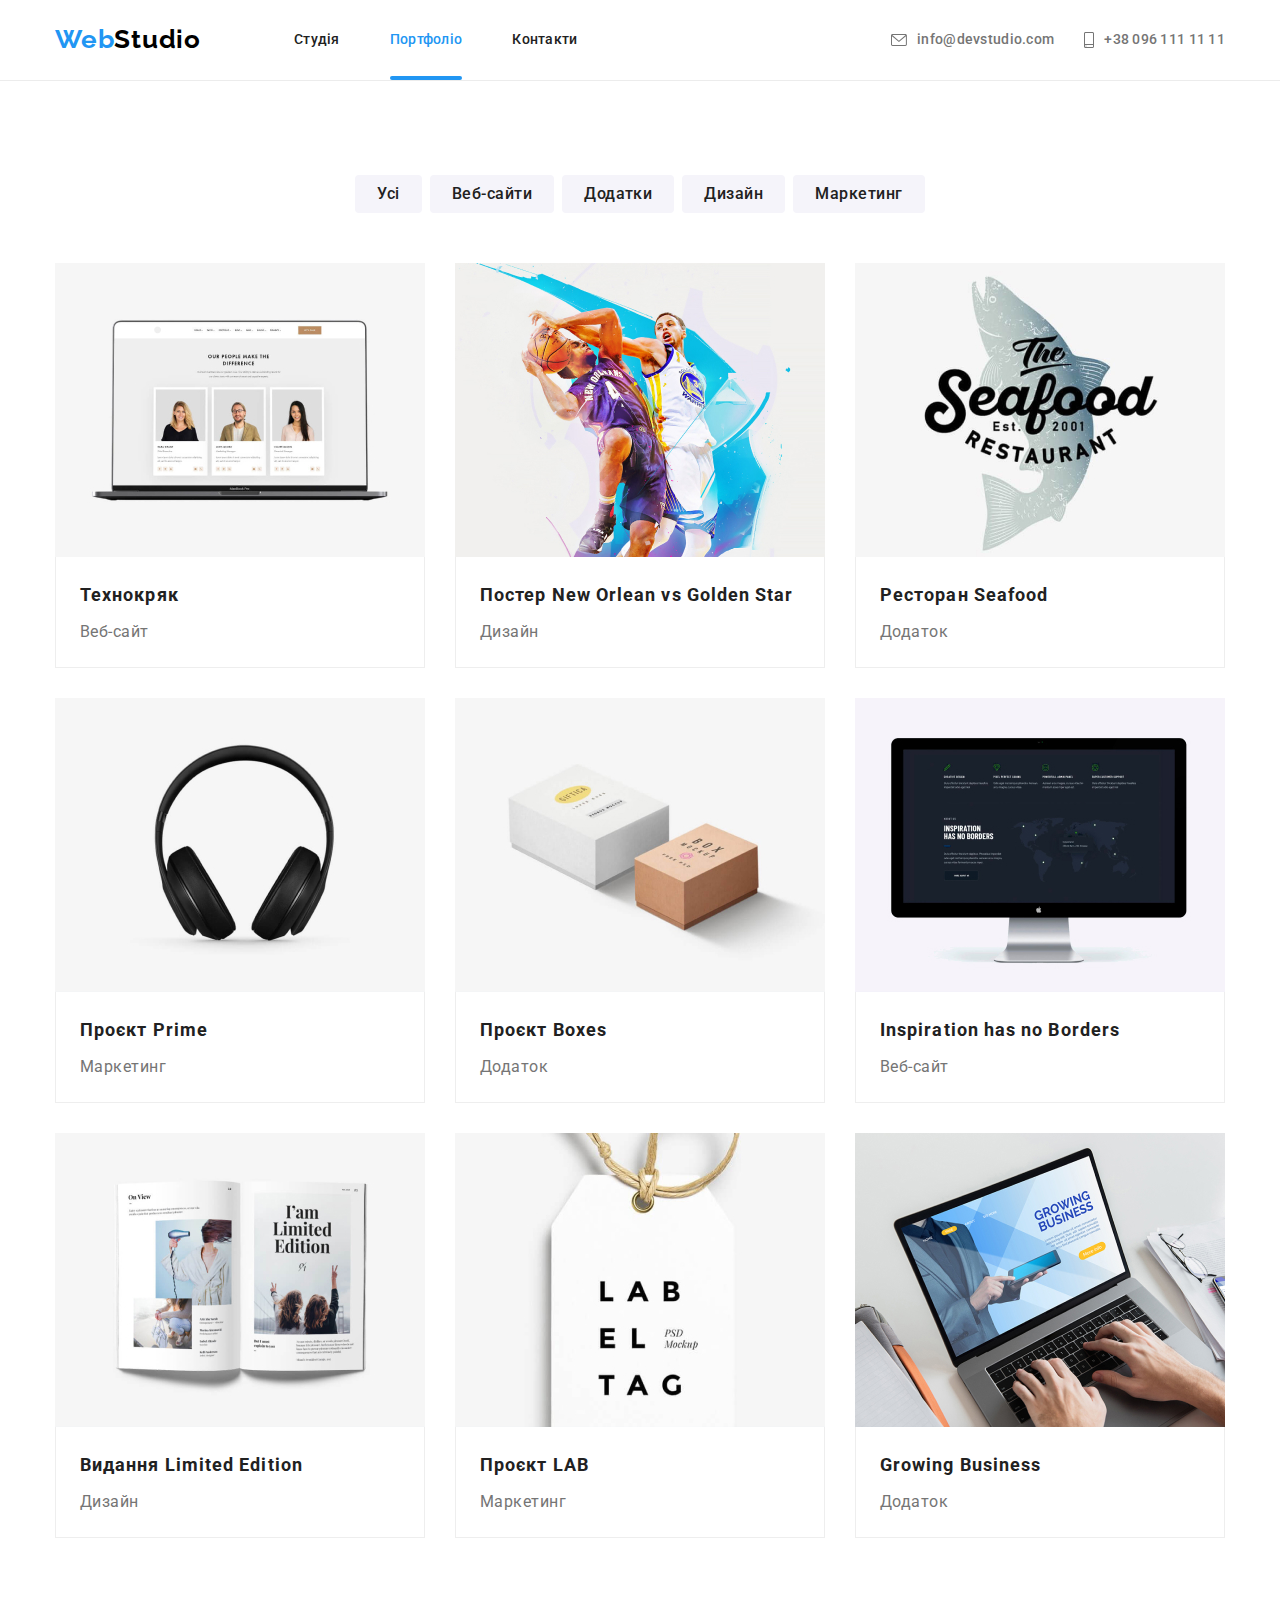
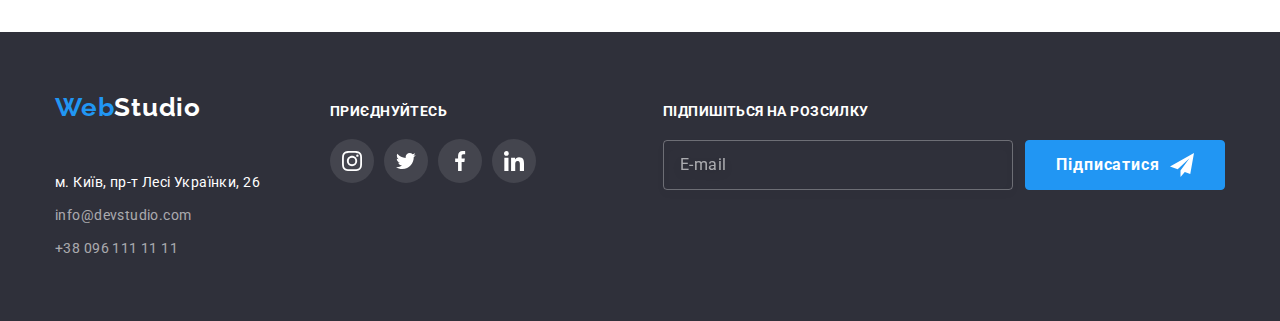
==== commit 1631aff8: "1" ====
--- a/portfolio.html
+++ b/portfolio.html
@@ -17,7 +17,7 @@
 </head>
 
 <body>
-  <header>
+  <header class="header-portfolio">
     <div class="container container__header container__header-portfolio">
       <a href="./index.html" class="logo logo-header"><span class="logo__text">Web</span>Studio</a>
       <nav class="nav">
--- a/css/main.min.css
+++ b/css/main.min.css
@@ -1 +1 @@
-:root{--color-black-text: #000000;--color-white-text: #ffffff;--color-active-link: #2196f3;--color-active-button: #188ce8;--color-nav-text: #212121;--color-contact-text: #757575;--color-title-text: #212121;--color-main-text: #757575;--color-box-text: #ffffff;--color-background-header: #ffffff;--color-background-footer: #2f303a;--color-background-hero: #2f303a;--color-background-hero-button: #188ce8;--color-background-team: #f5f4fa;--color-background-filters-button: #f5f4fa;--color-background-white: #ffffff;--color-background-main-portfolio: #f5f5f5;--color-border-portfolio: #eeeeee;--color-border-header: #ececec;--color-logo: #2196f3;--color-icon-grey: #afb1b8;--colo-icon-background-footer: rgba(255, 255, 255, 0.1);--animation-delay: 250ms cubic-bezier(0.4, 0, 0.2, 1)}.visually-hidden{position:absolute;width:1px;height:1px;margin:-1px;padding:0;overflow:hidden;border:0;clip:rect(0 0 0 0)}h1,h2,h3,h4,h5,h6,p{margin:0}body{font-family:"Roboto",sans-serif;font-style:normal;color:var(--color-black-text)}.list{padding:0px;margin:0px;list-style:none}.link{padding:0px;margin:0px;text-decoration:none;-webkit-transition:background-color var(--animation-delay),color var(--animation-delay);transition:background-color var(--animation-delay),color var(--animation-delay)}.title{padding:0px;margin:0px}.section{padding:94px 0}img{display:block;max-width:100%;height:auto}.portfolio-header{border-bottom:1px solid var(--color-border-header)}.main-portfolio{background:var(--color-background-white)}.container{width:1200px;padding-left:15px;padding-right:15px;margin:0 auto}.container__header{display:-webkit-box;display:-ms-flexbox;display:flex}.container__header-portfolio{border-bottom:1px solid var(--color-border-header)}.logo{font-family:"Raleway";font-weight:700;font-size:26px;line-height:1.19;letter-spacing:.03em;text-decoration:none;color:var(--color-black-text)}.logo-header{padding-top:24px;padding-bottom:25px;margin-right:93px}.logo__text{color:var(--color-logo)}.nav__list{display:-webkit-box;display:-ms-flexbox;display:flex;-webkit-box-align:center;-ms-flex-align:center;align-items:center;gap:50px}.nav__list .current{color:var(--color-active-link)}.nav__item{position:relative}.nav__link{position:relative;display:inline-block;padding:32px 0;font-weight:500;font-size:14px;line-height:1.14;letter-spacing:.02em;color:var(--color-nav-text)}.nav__link:hover,.nav__link:focus{color:var(--color-active-link)}.nav__link::before,.nav__link .current::before{content:"";width:100%;height:4px;border-radius:2px;position:absolute;background-color:var(--color-active-link);color:var(--color-active-link);left:0;bottom:0;-webkit-transition:-webkit-transform var(--animation-delay);transition:-webkit-transform var(--animation-delay);transition:transform var(--animation-delay);transition:transform var(--animation-delay), -webkit-transform var(--animation-delay);-webkit-transform:scale(0);transform:scale(0);-webkit-transform-origin:left;transform-origin:left}.current::before{-webkit-transform:scale(1);transform:scale(1)}.contacts.list{display:-webkit-box;display:-ms-flexbox;display:flex;-webkit-box-align:center;-ms-flex-align:center;align-items:center;margin-left:auto;gap:30px}.contacts__icon{margin-right:10px;-webkit-box-align:baseline;-ms-flex-align:baseline;align-items:baseline;-webkit-transition:fill var(--animation-delay);transition:fill var(--animation-delay);fill:var(--color-contact-text)}.contacts__link:hover .contacts__icon,.contacts__link:focus .contacts__icon{fill:var(--color-active-link)}.contacts__link{position:relative;display:-webkit-box;display:-ms-flexbox;display:flex;-webkit-box-align:center;-ms-flex-align:center;align-items:center;padding:32px 0;font-weight:500;font-size:14px;line-height:1.14;letter-spacing:.02em;color:var(--color-contact-text)}.contacts__link:hover,.contacts__link:focus{color:var(--color-active-link)}.hero.section{max-width:1600px;height:600px;padding-top:200px;padding-bottom:200px;margin-left:auto;margin-right:auto;text-align:center;background-color:var(--color-background-hero);background-image:-webkit-gradient(linear, left top, left bottom, from(rgba(47, 48, 58, 0.4)), to(rgba(47, 48, 58, 0.4))),url(../image/hero-img-background.jpg);background-image:linear-gradient(rgba(47, 48, 58, 0.4), rgba(47, 48, 58, 0.4)),url(../image/hero-img-background.jpg);background-repeat:no-repeat;background-position:center;background-size:cover}.hero__container{display:-webkit-box;display:-ms-flexbox;display:flex;-webkit-box-orient:vertical;-webkit-box-direction:normal;-ms-flex-direction:column;flex-direction:column;-webkit-box-align:center;-ms-flex-align:center;align-items:center}.hero__title{margin-bottom:30px;width:696px;height:120;font-weight:900;font-size:44px;line-height:1.36;letter-spacing:.06em;text-transform:uppercase;color:var(--color-white-text)}.hero__button{min-width:216px;height:50px;font-family:"Roboto";font-weight:700;font-size:16px;line-height:1.87;-webkit-box-align:center;-ms-flex-align:center;align-items:center;text-align:center;letter-spacing:.06em;color:var(--color-white-text);background-color:var(--color-background-hero-button);border:none;cursor:pointer;border-radius:4px;-webkit-transition:background-color var(--animation-delay),-webkit-box-shadow var(--animation-delay);transition:background-color var(--animation-delay),-webkit-box-shadow var(--animation-delay);transition:background-color var(--animation-delay),box-shadow var(--animation-delay);transition:background-color var(--animation-delay),box-shadow var(--animation-delay),-webkit-box-shadow var(--animation-delay)}.hero__button:hover,.hero__button:focus{background-color:var(--color-active-link);-webkit-box-shadow:0px 4px 4px rgba(0,0,0,.15);box-shadow:0px 4px 4px rgba(0,0,0,.15)}.feature{background-color:var(--color-background-white)}.feature__list{display:-webkit-box;display:-ms-flexbox;display:flex;gap:30px}.feature__picture{display:-webkit-box;display:-ms-flexbox;display:flex;-webkit-box-align:center;-ms-flex-align:center;align-items:center;-webkit-box-pack:center;-ms-flex-pack:center;justify-content:center;margin-bottom:30px;width:270px;height:120px;border-radius:4px;background-color:var(--color-background-team)}.feature__title{margin-bottom:10px;font-weight:700;font-size:14px;line-height:1.14;letter-spacing:.03em;text-transform:uppercase;color:var(--color-title-text)}.feature__text{font-size:14px;line-height:1.7;letter-spacing:.03em;color:var(--color-main-text)}.box{padding-top:0px;background-color:var(--color-background-white)}.box__title.title{margin-bottom:50px;font-weight:700;font-size:36px;line-height:1.16;text-align:center;letter-spacing:.03em;color:var(--color-title-text)}.box__list{display:-webkit-box;display:-ms-flexbox;display:flex;-webkit-box-pack:center;-ms-flex-pack:center;justify-content:center;gap:30px}.box__item{position:relative}.box__text{position:absolute;bottom:0;display:-webkit-box;display:-ms-flexbox;display:flex;-webkit-box-align:center;-ms-flex-align:center;align-items:center;-webkit-box-pack:center;-ms-flex-pack:center;justify-content:center;width:370px;height:70px;background-color:rgba(47,48,58,.8);font-weight:700;font-size:14px;line-height:16px;text-align:center;letter-spacing:.03em;text-transform:uppercase;color:var(--color-box-text)}.team{background:var(--color-background-team)}.team__title{margin-bottom:50px;font-weight:700;font-size:36px;line-height:1.16;text-align:center;letter-spacing:.03em;color:var(--color-title-text)}.team__list{display:-webkit-box;display:-ms-flexbox;display:flex;gap:30px}.team__item{-webkit-box-shadow:0px 1px 3px rgba(0,0,0,.12),0px 1px 1px rgba(0,0,0,.14),0px 2px 1px rgba(0,0,0,.2);box-shadow:0px 1px 3px rgba(0,0,0,.12),0px 1px 1px rgba(0,0,0,.14),0px 2px 1px rgba(0,0,0,.2);border-radius:0px 0px 4px 4px;background-color:var(--color-background-white)}.information{padding-top:30px;padding-bottom:30px}.information__name{margin-bottom:10px;font-weight:500;font-size:16px;line-height:1.18;text-align:center;letter-spacing:.03em;color:var(--color-title-text)}.information__text{margin-bottom:16px;font-size:16px;line-height:1.18;text-align:center;letter-spacing:.03em;color:var(--color-main-text)}.socials{display:-webkit-box;display:-ms-flexbox;display:flex;-webkit-box-pack:center;-ms-flex-pack:center;justify-content:center;gap:10px}.socials__link{width:44px;height:44px;border-radius:50%;display:-webkit-inline-box;display:-ms-inline-flexbox;display:inline-flex;-webkit-box-align:center;-ms-flex-align:center;align-items:center;-webkit-box-pack:center;-ms-flex-pack:center;justify-content:center;-webkit-transition:color var(--animation-delay),bacground-color var(--animation-delay);transition:color var(--animation-delay),bacground-color var(--animation-delay)}.socials__link:hover,.socials__link:focus{background-color:var(--color-active-link)}.socials__icon{fill:var(--color-icon-grey);-webkit-transition:fill var(--animation-delay);transition:fill var(--animation-delay)}.socials__link:hover .socials__icon,.socials__link:focus .socials__icon{fill:var(--color-white-text)}.customer__title{margin-bottom:50px;font-weight:700;font-size:36px;line-height:42px;text-align:center;letter-spacing:.03em;color:var(--color-black-text)}.customers{display:-webkit-box;display:-ms-flexbox;display:flex;-webkit-box-pack:center;-ms-flex-pack:center;justify-content:center;gap:30px}.customers__icon{fill:var(--color-icon-grey);-webkit-transition:color var(--animation-delay),fill var(--animation-delay);transition:color var(--animation-delay),fill var(--animation-delay)}.customers__link{display:-webkit-box;display:-ms-flexbox;display:flex;-webkit-box-pack:center;-ms-flex-pack:center;justify-content:center;-webkit-box-align:center;-ms-flex-align:center;align-items:center;width:170px;height:92px;border:1px solid var(--color-icon-grey);border-radius:4px}.customers__link:hover,.customers__link:focus{border-color:var(--color-active-link)}.customers__link:hover .customers__icon,.customers__link:hover .customers__icon,.customers__link:focus .customers__icon,.customers__link:focus .customers__icon{fill:var(--color-active-link)}.backdrop{width:100%;height:100%;position:fixed;top:0;background-color:rgba(0,0,0,.2);-webkit-transition:opacity var(--animation-delay),visibility var(--animation-delay);transition:opacity var(--animation-delay),visibility var(--animation-delay)}.modal{width:528px;min-height:581px;padding:40px;background-color:var(--color-background-white);position:absolute;top:50%;left:50%;-webkit-transform:translate(-50%, -50%) scale(1) translateX(0);transform:translate(-50%, -50%) scale(1) translateX(0);-webkit-transition:-webkit-transform var(--animation-delay);transition:-webkit-transform var(--animation-delay);transition:transform var(--animation-delay);transition:transform var(--animation-delay), -webkit-transform var(--animation-delay);-webkit-transform-origin:top;transform-origin:top}.modal input,.modal textarea{outline:2px solid rgba(0,0,0,0)}.backdrop.is-hidden .modal{-webkit-transform:translate(-50%, -50%) scale(0) translateX(-100%);transform:translate(-50%, -50%) scale(0) translateX(-100%)}.modal__close{position:absolute;top:8px;right:8px;width:30px;height:30px;border:1px solid rgba(0,0,0,.1);border-radius:50%;background-color:rgba(0,0,0,0);display:-webkit-box;display:-ms-flexbox;display:flex;-webkit-box-align:center;-ms-flex-align:center;align-items:center;-webkit-box-pack:center;-ms-flex-pack:center;justify-content:center;cursor:pointer;fill:var(--color-black-text)}.modal__close:hover,.modal__close:focus{background-color:var(--color-active-link);fill:var(--color-white-text)}.is-hidden{opacity:0;visibility:hidden;pointer-events:none}.modal__title{margin-bottom:12px;font-weight:700;font-size:20px;line-height:1.15;text-align:center;letter-spacing:.03em;color:var(--color-title-text)}.user-info{display:-webkit-box;display:-ms-flexbox;display:flex;-webkit-box-orient:vertical;-webkit-box-direction:normal;-ms-flex-direction:column;flex-direction:column}.user-info__box{position:relative;font-weight:400;font-size:12px;line-height:1.16;letter-spacing:.01em;color:var(--color-contact-text)}.user-info__icon{position:absolute;fill:var(--color-nav-text);top:60%;left:11px;-webkit-transform:translateY(-60%);transform:translateY(-60%);-webkit-transition:fill var(--animation-delay);transition:fill var(--animation-delay)}.user-info__input:hover+.user-info__icon,.user-info__input:focus+.user-info__icon{fill:var(--color-active-link)}.user-info__input{position:relative;margin-top:4px;margin-bottom:10px;padding-left:42px;width:100%;height:40px;border:1px solid rgba(33,33,33,.2);border-radius:4px;outline:rgba(0,0,0,0);-webkit-transition:border var(--animation-delay),outline var(--animation-delay);transition:border var(--animation-delay),outline var(--animation-delay)}.user-info__input:hover,.user-info__input:focus{outline:1px solid var(--color-active-link);border:1px solid var(--color-active-link)}textarea{display:block;margin-top:4px;margin-bottom:20px;width:100%;height:120px;resize:none;padding:10px;border:1px solid rgba(33,33,33,.2);border-radius:4px;outline:rgba(0,0,0,0);-webkit-transition:border var(--animation-delay),outline var(--animation-delay);transition:border var(--animation-delay),outline var(--animation-delay)}textarea::-webkit-input-placeholder{font-weight:400;font-size:12px;line-height:1.16;letter-spacing:.01em;color:rgba(117,117,117,.5)}textarea::-moz-placeholder{font-weight:400;font-size:12px;line-height:1.16;letter-spacing:.01em;color:rgba(117,117,117,.5)}textarea:-ms-input-placeholder{font-weight:400;font-size:12px;line-height:1.16;letter-spacing:.01em;color:rgba(117,117,117,.5)}textarea::-ms-input-placeholder{font-weight:400;font-size:12px;line-height:1.16;letter-spacing:.01em;color:rgba(117,117,117,.5)}textarea::placeholder{font-weight:400;font-size:12px;line-height:1.16;letter-spacing:.01em;color:rgba(117,117,117,.5)}textarea:hover,textarea:focus{outline:1px solid var(--color-active-link);border:1px solid var(--color-active-link)}.agreement__box{display:-webkit-box;display:-ms-flexbox;display:flex;-webkit-box-align:center;-ms-flex-align:center;align-items:center;-webkit-box-pack:center;-ms-flex-pack:center;justify-content:center;margin-bottom:30px;gap:9px;font-family:"Roboto";font-style:normal;font-weight:400;font-size:14px;line-height:1.71;letter-spacing:.03em;color:var(--color-contact-text)}.agreement__checkbox{position:absolute;width:1px;height:1px;margin:-1px;padding:0;overflow:hidden;border:0;clip:rect(0 0 0 0)}.aggreement__icon-check{display:inline-block;width:16px;height:15px;background-image:url(../image/icon-check.svg);background-origin:border-box;border:2px solid var(--color-black-text)}.agreement__checkbox:checked+.aggreement__icon-check{background-color:var(--color-active-link);border-color:rgba(0,0,0,0);background-size:contain}.agreement__link{color:var(--color-active-link)}.modal__button-submit{width:200px;height:50px;margin-left:auto;margin-right:auto;background-color:var(--color-active-link);-webkit-box-shadow:0px 4px 4px rgba(0,0,0,.15);box-shadow:0px 4px 4px rgba(0,0,0,.15);border:1px solid var(--color-active-link);border-radius:4px;font-weight:700;font-size:16px;line-height:1.875;text-align:center;letter-spacing:.06em;color:var(--color-white-text);cursor:pointer;-webkit-transition:background-color var(--animation-delay),-webkit-box-shadow var(--animation-delay);transition:background-color var(--animation-delay),-webkit-box-shadow var(--animation-delay);transition:background-color var(--animation-delay),box-shadow var(--animation-delay);transition:background-color var(--animation-delay),box-shadow var(--animation-delay),-webkit-box-shadow var(--animation-delay)}.modal__button-submit:hover,.modal__button-submit:focus{background-color:var(--color-active-button)}.footer{display:block;background:var(--color-background-footer);font-style:normal;padding-top:60px;padding-bottom:60px}.footer__container{display:-webkit-box;display:-ms-flexbox;display:flex;-webkit-box-align:baseline;-ms-flex-align:baseline;align-items:baseline}.address__container{margin-right:70px}.logo-footer{display:inline-block;margin-bottom:20px;font-family:"Raleway";font-weight:700;font-size:26px;line-height:1.19;letter-spacing:.03em;color:var(--color-white-text)}.address__item{margin-bottom:9px}.address__item:last-child{margin-bottom:0px}.address__map{font-size:14px;line-height:1.71;letter-spacing:.03em;color:var(--color-white-text)}.address__mail{font-size:14px;line-height:1.71;letter-spacing:.03em;color:rgba(255,255,255,.6)}.address__tel{font-size:14px;line-height:1.71;letter-spacing:.03em;color:rgba(255,255,255,.6)}.socials__footer{margin-right:auto}.socials__text{margin-bottom:20px;font-weight:700;font-size:14px;line-height:16px;letter-spacing:.03em;text-transform:uppercase;color:var(--color-white-text)}.socials__list-footer{display:-webkit-box;display:-ms-flexbox;display:flex;-webkit-box-pack:left;-ms-flex-pack:left;justify-content:left;gap:10px}.socials__link-footer{-webkit-transition:color var(--animation-delay),background-color var(--animation-delay);transition:color var(--animation-delay),background-color var(--animation-delay);width:44px;height:44px;border-radius:50%;display:-webkit-box;display:-ms-flexbox;display:flex;-webkit-box-align:center;-ms-flex-align:center;align-items:center;-webkit-box-pack:center;-ms-flex-pack:center;justify-content:center;background-color:var(--colo-icon-background-footer)}.socials__link-footer:hover,.socials__link-footer:focus{background-color:var(--color-active-link)}.socials__icon-footer{-webkit-transition:fill var(--animation-delay);transition:fill var(--animation-delay);fill:var(--color-white-text)}.socials__link .socials__icon-footer,.socials__link .socials__icon-footer{fill:var(--color-white-text)}.email__title{margin-bottom:20px;font-weight:700;font-size:14px;line-height:1.14;letter-spacing:.03em;text-transform:uppercase;color:var(--color-white-text)}.email__box{display:-webkit-box;display:-ms-flexbox;display:flex;-webkit-box-align:center;-ms-flex-align:center;align-items:center;-webkit-box-pack:center;-ms-flex-pack:center;justify-content:center}.email__box input{width:350px;height:50px;margin-right:12px;padding:16px;background-color:rgba(0,0,0,0);border:1px solid rgba(255,255,255,.3);-webkit-filter:drop-shadow(0px 4px 4px rgba(0, 0, 0, 0.15));filter:drop-shadow(0px 4px 4px rgba(0, 0, 0, 0.15));border-radius:4px;font-weight:400;font-size:16px;line-height:20px;-webkit-box-align:center;-ms-flex-align:center;align-items:center;letter-spacing:.03em;color:var(--color-white-text);outline:rgba(0,0,0,0);-webkit-transition:border var(--animation-delay),outline var(--animation-delay);transition:border var(--animation-delay),outline var(--animation-delay)}.email__box input:focus,.email__box input:hover{border:1px solid var(--color-active-link);outline:2px solid var(--color-active-link)}.email__box input::-webkit-input-placeholder{font-weight:400;font-size:16px;line-height:20px;-webkit-box-align:center;align-items:center;letter-spacing:.03em;color:rgba(255,255,255,.6)}.email__box input::-moz-placeholder{font-weight:400;font-size:16px;line-height:20px;align-items:center;letter-spacing:.03em;color:rgba(255,255,255,.6)}.email__box input:-ms-input-placeholder{font-weight:400;font-size:16px;line-height:20px;-ms-flex-align:center;align-items:center;letter-spacing:.03em;color:rgba(255,255,255,.6)}.email__box input::-ms-input-placeholder{font-weight:400;font-size:16px;line-height:20px;-ms-flex-align:center;align-items:center;letter-spacing:.03em;color:rgba(255,255,255,.6)}.email__box input::placeholder{font-weight:400;font-size:16px;line-height:20px;-webkit-box-align:center;-ms-flex-align:center;align-items:center;letter-spacing:.03em;color:rgba(255,255,255,.6)}.email__button{width:200px;height:50px;background:var(--color-active-link);border:1px solid var(--color-active-link);border-radius:4px;font-weight:700;font-size:16px;line-height:1.875;display:-webkit-box;display:-ms-flexbox;display:flex;-webkit-box-align:center;-ms-flex-align:center;align-items:center;-webkit-box-pack:center;-ms-flex-pack:center;justify-content:center;letter-spacing:.06em;color:var(--color-white-text);cursor:pointer;-webkit-transition:background-color var(--animation-delay),-webkit-box-shadow var(--animation-delay);transition:background-color var(--animation-delay),-webkit-box-shadow var(--animation-delay);transition:background-color var(--animation-delay),box-shadow var(--animation-delay);transition:background-color var(--animation-delay),box-shadow var(--animation-delay),-webkit-box-shadow var(--animation-delay)}.email__button:hover,.email__button:focus{background-color:var(--color-active-button);-webkit-box-shadow:0px 4px 4px rgba(0,0,0,.15);box-shadow:0px 4px 4px rgba(0,0,0,.15)}.button__icon{margin-left:10px;fill:var(--color-white-text)}.filters-list{display:-webkit-box;display:-ms-flexbox;display:flex;-webkit-box-orient:horizontal;-webkit-box-direction:normal;-ms-flex-direction:row;flex-direction:row;-webkit-box-pack:center;-ms-flex-pack:center;justify-content:center;margin-bottom:50px;gap:8px}.filters-button{height:38px;padding:6px 22px;font-family:"Roboto";font-style:normal;font-weight:500;font-size:16px;line-height:1.62;text-align:center;letter-spacing:.03em;border:none;color:var(--color-nav-text);background:var(--color-background-filters-button);border-radius:4px;cursor:pointer;-webkit-transition:color var(--animation-delay),background-color var(--animation-delay),-webkit-box-shadow var(--animation-delay);transition:color var(--animation-delay),background-color var(--animation-delay),-webkit-box-shadow var(--animation-delay);transition:color var(--animation-delay),background-color var(--animation-delay),box-shadow var(--animation-delay);transition:color var(--animation-delay),background-color var(--animation-delay),box-shadow var(--animation-delay),-webkit-box-shadow var(--animation-delay)}.filters-button:hover,.filters-button:focus{border:none;background-color:var(--color-active-link);color:var(--color-white-text);-webkit-box-shadow:0px 3px 1px rgba(0,0,0,.1),0px 1px 2px rgba(0,0,0,.08),0px 2px 2px rgba(0,0,0,.12);box-shadow:0px 3px 1px rgba(0,0,0,.1),0px 1px 2px rgba(0,0,0,.08),0px 2px 2px rgba(0,0,0,.12)}.projects-list{display:-webkit-box;display:-ms-flexbox;display:flex;-ms-flex-wrap:wrap;flex-wrap:wrap;gap:30px}.projects-item{width:calc((100% - 60px)/3);background-color:var(--color-background-white)}.projects-link{display:block;-webkit-transition:-webkit-box-shadow var(--animation-delay);transition:-webkit-box-shadow var(--animation-delay);transition:box-shadow var(--animation-delay);transition:box-shadow var(--animation-delay), -webkit-box-shadow var(--animation-delay)}.projects-link:hover,.projects-link:focus{-webkit-box-shadow:0px 1px 1px rgba(0,0,0,.12),0px 4px 4px rgba(0,0,0,.06),1px 4px 6px rgba(0,0,0,.16);box-shadow:0px 1px 1px rgba(0,0,0,.12),0px 4px 4px rgba(0,0,0,.06),1px 4px 6px rgba(0,0,0,.16)}.projects-link-info{position:relative;overflow:hidden}.projects-link-text{position:absolute;width:100%;height:100%;background-image:-webkit-gradient(linear, left top, left bottom, from(rgba(33, 150, 243, 0.9)), to(rgba(33, 150, 243, 0.9)));background-image:linear-gradient(rgba(33, 150, 243, 0.9), rgba(33, 150, 243, 0.9));top:0;-webkit-transition:-webkit-transform var(--animation-delay);transition:-webkit-transform var(--animation-delay);transition:transform var(--animation-delay);transition:transform var(--animation-delay), -webkit-transform var(--animation-delay);-webkit-transform:translatey(100%);transform:translatey(100%);padding:63px 24px;font-family:"Roboto";font-style:normal;font-weight:400;font-size:18px;line-height:1.55;letter-spacing:.03em;color:#fff}.projects-link:hover .projects-link-text,.projects-link:focus .projects-link-text{-webkit-transform:translatey(0);transform:translatey(0)}.projects-info{padding:20px 24px;border:1px solid var(--color-border-portfolio);border-top:none}.projects-title{margin-bottom:4px;font-weight:700;font-size:18px;line-height:2;letter-spacing:.06em;color:var(--color-nav-text)}.projects-text{font-size:16px;line-height:1.87;letter-spacing:.03em;color:var(--color-main-text)}/*# sourceMappingURL=main.min.css.map */+:root{--color-black-text: #000000;--color-white-text: #ffffff;--color-active-link: #2196f3;--color-active-button: #188ce8;--color-nav-text: #212121;--color-contact-text: #757575;--color-title-text: #212121;--color-main-text: #757575;--color-box-text: #ffffff;--color-background-header: #ffffff;--color-background-footer: #2f303a;--color-background-hero: #2f303a;--color-background-hero-button: #188ce8;--color-background-team: #f5f4fa;--color-background-filters-button: #f5f4fa;--color-background-white: #ffffff;--color-background-main-portfolio: #f5f5f5;--color-border-portfolio: #eeeeee;--color-border-header: #ececec;--color-logo: #2196f3;--color-icon-grey: #afb1b8;--colo-icon-background-footer: rgba(255, 255, 255, 0.1);--animation-delay: 250ms cubic-bezier(0.4, 0, 0.2, 1)}.visually-hidden{position:absolute;width:1px;height:1px;margin:-1px;padding:0;overflow:hidden;border:0;clip:rect(0 0 0 0)}h1,h2,h3,h4,h5,h6,p{margin:0}body{font-family:"Roboto",sans-serif;font-style:normal;color:var(--color-black-text)}.list{padding:0px;margin:0px;list-style:none}.link{padding:0px;margin:0px;text-decoration:none;-webkit-transition:background-color var(--animation-delay),color var(--animation-delay);transition:background-color var(--animation-delay),color var(--animation-delay)}.title{padding:0px;margin:0px}.section{padding:94px 0}img{display:block;max-width:100%;height:auto}.portfolio-header{border-bottom:1px solid var(--color-border-header)}.main-portfolio{background:var(--color-background-white)}.container{width:1200px;padding-left:15px;padding-right:15px;margin:0 auto}.container__header{display:-webkit-box;display:-ms-flexbox;display:flex}.header-portfolio{border-bottom:1px solid var(--color-border-header)}.logo{font-family:"Raleway";font-weight:700;font-size:26px;line-height:1.19;letter-spacing:.03em;text-decoration:none;color:var(--color-black-text)}.logo-header{padding-top:24px;padding-bottom:25px;margin-right:93px}.logo__text{color:var(--color-logo)}.nav__list{display:-webkit-box;display:-ms-flexbox;display:flex;-webkit-box-align:center;-ms-flex-align:center;align-items:center;gap:50px}.nav__list .current{color:var(--color-active-link)}.nav__item{position:relative}.nav__link{position:relative;display:inline-block;padding:32px 0;font-weight:500;font-size:14px;line-height:1.14;letter-spacing:.02em;color:var(--color-nav-text)}.nav__link:hover,.nav__link:focus{color:var(--color-active-link)}.nav__link::before,.nav__link .current::before{content:"";width:100%;height:4px;border-radius:2px;position:absolute;background-color:var(--color-active-link);color:var(--color-active-link);left:0;bottom:0;-webkit-transition:-webkit-transform var(--animation-delay);transition:-webkit-transform var(--animation-delay);transition:transform var(--animation-delay);transition:transform var(--animation-delay), -webkit-transform var(--animation-delay);-webkit-transform:scale(0);transform:scale(0);-webkit-transform-origin:left;transform-origin:left}.current::before{-webkit-transform:scale(1);transform:scale(1)}.contacts.list{display:-webkit-box;display:-ms-flexbox;display:flex;-webkit-box-align:center;-ms-flex-align:center;align-items:center;margin-left:auto;gap:30px}.contacts__icon{margin-right:10px;-webkit-box-align:baseline;-ms-flex-align:baseline;align-items:baseline;-webkit-transition:fill var(--animation-delay);transition:fill var(--animation-delay);fill:var(--color-contact-text)}.contacts__link:hover .contacts__icon,.contacts__link:focus .contacts__icon{fill:var(--color-active-link)}.contacts__link{position:relative;display:-webkit-box;display:-ms-flexbox;display:flex;-webkit-box-align:center;-ms-flex-align:center;align-items:center;padding:32px 0;font-weight:500;font-size:14px;line-height:1.14;letter-spacing:.02em;color:var(--color-contact-text)}.contacts__link:hover,.contacts__link:focus{color:var(--color-active-link)}.hero.section{max-width:1600px;height:600px;padding-top:200px;padding-bottom:200px;margin-left:auto;margin-right:auto;text-align:center;background-color:var(--color-background-hero);background-image:-webkit-gradient(linear, left top, left bottom, from(rgba(47, 48, 58, 0.4)), to(rgba(47, 48, 58, 0.4))),url(../image/hero-img-background.jpg);background-image:linear-gradient(rgba(47, 48, 58, 0.4), rgba(47, 48, 58, 0.4)),url(../image/hero-img-background.jpg);background-repeat:no-repeat;background-position:center;background-size:cover}.hero__container{display:-webkit-box;display:-ms-flexbox;display:flex;-webkit-box-orient:vertical;-webkit-box-direction:normal;-ms-flex-direction:column;flex-direction:column;-webkit-box-align:center;-ms-flex-align:center;align-items:center}.hero__title{margin-bottom:30px;width:696px;height:120;font-weight:900;font-size:44px;line-height:1.36;letter-spacing:.06em;text-transform:uppercase;color:var(--color-white-text)}.hero__button{min-width:216px;height:50px;font-family:"Roboto";font-weight:700;font-size:16px;line-height:1.87;-webkit-box-align:center;-ms-flex-align:center;align-items:center;text-align:center;letter-spacing:.06em;color:var(--color-white-text);background-color:var(--color-background-hero-button);border:none;cursor:pointer;border-radius:4px;-webkit-transition:background-color var(--animation-delay),-webkit-box-shadow var(--animation-delay);transition:background-color var(--animation-delay),-webkit-box-shadow var(--animation-delay);transition:background-color var(--animation-delay),box-shadow var(--animation-delay);transition:background-color var(--animation-delay),box-shadow var(--animation-delay),-webkit-box-shadow var(--animation-delay)}.hero__button:hover,.hero__button:focus{background-color:var(--color-active-link);-webkit-box-shadow:0px 4px 4px rgba(0,0,0,.15);box-shadow:0px 4px 4px rgba(0,0,0,.15)}.feature{background-color:var(--color-background-white)}.feature__list{display:-webkit-box;display:-ms-flexbox;display:flex;gap:30px}.feature__picture{display:-webkit-box;display:-ms-flexbox;display:flex;-webkit-box-align:center;-ms-flex-align:center;align-items:center;-webkit-box-pack:center;-ms-flex-pack:center;justify-content:center;margin-bottom:30px;width:270px;height:120px;border-radius:4px;background-color:var(--color-background-team)}.feature__title{margin-bottom:10px;font-weight:700;font-size:14px;line-height:1.14;letter-spacing:.03em;text-transform:uppercase;color:var(--color-title-text)}.feature__text{font-size:14px;line-height:1.7;letter-spacing:.03em;color:var(--color-main-text)}.box{padding-top:0px;background-color:var(--color-background-white)}.box__title.title{margin-bottom:50px;font-weight:700;font-size:36px;line-height:1.16;text-align:center;letter-spacing:.03em;color:var(--color-title-text)}.box__list{display:-webkit-box;display:-ms-flexbox;display:flex;-webkit-box-pack:center;-ms-flex-pack:center;justify-content:center;gap:30px}.box__item{position:relative}.box__text{position:absolute;bottom:0;display:-webkit-box;display:-ms-flexbox;display:flex;-webkit-box-align:center;-ms-flex-align:center;align-items:center;-webkit-box-pack:center;-ms-flex-pack:center;justify-content:center;width:370px;height:70px;background-color:rgba(47,48,58,.8);font-weight:700;font-size:14px;line-height:16px;text-align:center;letter-spacing:.03em;text-transform:uppercase;color:var(--color-box-text)}.team{background:var(--color-background-team)}.team__title{margin-bottom:50px;font-weight:700;font-size:36px;line-height:1.16;text-align:center;letter-spacing:.03em;color:var(--color-title-text)}.team__list{display:-webkit-box;display:-ms-flexbox;display:flex;gap:30px}.team__item{-webkit-box-shadow:0px 1px 3px rgba(0,0,0,.12),0px 1px 1px rgba(0,0,0,.14),0px 2px 1px rgba(0,0,0,.2);box-shadow:0px 1px 3px rgba(0,0,0,.12),0px 1px 1px rgba(0,0,0,.14),0px 2px 1px rgba(0,0,0,.2);border-radius:0px 0px 4px 4px;background-color:var(--color-background-white)}.information{padding-top:30px;padding-bottom:30px}.information__name{margin-bottom:10px;font-weight:500;font-size:16px;line-height:1.18;text-align:center;letter-spacing:.03em;color:var(--color-title-text)}.information__text{margin-bottom:16px;font-size:16px;line-height:1.18;text-align:center;letter-spacing:.03em;color:var(--color-main-text)}.socials{display:-webkit-box;display:-ms-flexbox;display:flex;-webkit-box-pack:center;-ms-flex-pack:center;justify-content:center;gap:10px}.socials__link{width:44px;height:44px;border-radius:50%;display:-webkit-inline-box;display:-ms-inline-flexbox;display:inline-flex;-webkit-box-align:center;-ms-flex-align:center;align-items:center;-webkit-box-pack:center;-ms-flex-pack:center;justify-content:center;-webkit-transition:color var(--animation-delay),bacground-color var(--animation-delay);transition:color var(--animation-delay),bacground-color var(--animation-delay)}.socials__link:hover,.socials__link:focus{background-color:var(--color-active-link)}.socials__icon{fill:var(--color-icon-grey);-webkit-transition:fill var(--animation-delay);transition:fill var(--animation-delay)}.socials__link:hover .socials__icon,.socials__link:focus .socials__icon{fill:var(--color-white-text)}.customer__title{margin-bottom:50px;font-weight:700;font-size:36px;line-height:42px;text-align:center;letter-spacing:.03em;color:var(--color-black-text)}.customers{display:-webkit-box;display:-ms-flexbox;display:flex;-webkit-box-pack:center;-ms-flex-pack:center;justify-content:center;gap:30px}.customers__icon{fill:var(--color-icon-grey);-webkit-transition:color var(--animation-delay),fill var(--animation-delay);transition:color var(--animation-delay),fill var(--animation-delay)}.customers__link{display:-webkit-box;display:-ms-flexbox;display:flex;-webkit-box-pack:center;-ms-flex-pack:center;justify-content:center;-webkit-box-align:center;-ms-flex-align:center;align-items:center;width:170px;height:92px;border:1px solid var(--color-icon-grey);border-radius:4px}.customers__link:hover,.customers__link:focus{border-color:var(--color-active-link)}.customers__link:hover .customers__icon,.customers__link:hover .customers__icon,.customers__link:focus .customers__icon,.customers__link:focus .customers__icon{fill:var(--color-active-link)}.backdrop{width:100%;height:100%;position:fixed;top:0;background-color:rgba(0,0,0,.2);-webkit-transition:opacity var(--animation-delay),visibility var(--animation-delay);transition:opacity var(--animation-delay),visibility var(--animation-delay)}.modal{width:528px;min-height:581px;padding:40px;background-color:var(--color-background-white);position:absolute;top:50%;left:50%;-webkit-transform:translate(-50%, -50%) scale(1) translateX(0);transform:translate(-50%, -50%) scale(1) translateX(0);-webkit-transition:-webkit-transform var(--animation-delay);transition:-webkit-transform var(--animation-delay);transition:transform var(--animation-delay);transition:transform var(--animation-delay), -webkit-transform var(--animation-delay);-webkit-transform-origin:top;transform-origin:top}.modal input,.modal textarea{outline:2px solid rgba(0,0,0,0)}.backdrop.is-hidden .modal{-webkit-transform:translate(-50%, -50%) scale(0) translateX(-100%);transform:translate(-50%, -50%) scale(0) translateX(-100%)}.modal__close{position:absolute;top:8px;right:8px;width:30px;height:30px;border:1px solid rgba(0,0,0,.1);border-radius:50%;background-color:rgba(0,0,0,0);display:-webkit-box;display:-ms-flexbox;display:flex;-webkit-box-align:center;-ms-flex-align:center;align-items:center;-webkit-box-pack:center;-ms-flex-pack:center;justify-content:center;cursor:pointer;fill:var(--color-black-text)}.modal__close:hover,.modal__close:focus{background-color:var(--color-active-link);fill:var(--color-white-text)}.is-hidden{opacity:0;visibility:hidden;pointer-events:none}.modal__title{margin-bottom:12px;font-weight:700;font-size:20px;line-height:1.15;text-align:center;letter-spacing:.03em;color:var(--color-title-text)}.user-info{display:-webkit-box;display:-ms-flexbox;display:flex;-webkit-box-orient:vertical;-webkit-box-direction:normal;-ms-flex-direction:column;flex-direction:column}.user-info__box{position:relative;font-weight:400;font-size:12px;line-height:1.16;letter-spacing:.01em;color:var(--color-contact-text)}.user-info__icon{position:absolute;fill:var(--color-nav-text);top:60%;left:11px;-webkit-transform:translateY(-60%);transform:translateY(-60%);-webkit-transition:fill var(--animation-delay);transition:fill var(--animation-delay)}.user-info__input:hover+.user-info__icon,.user-info__input:focus+.user-info__icon{fill:var(--color-active-link)}.user-info__input{position:relative;margin-top:4px;margin-bottom:10px;padding-left:42px;width:100%;height:40px;border:1px solid rgba(33,33,33,.2);border-radius:4px;outline:rgba(0,0,0,0);-webkit-transition:border var(--animation-delay),outline var(--animation-delay);transition:border var(--animation-delay),outline var(--animation-delay)}.user-info__input:hover,.user-info__input:focus{outline:1px solid var(--color-active-link);border:1px solid var(--color-active-link)}textarea{display:block;margin-top:4px;margin-bottom:20px;width:100%;height:120px;resize:none;padding:10px;border:1px solid rgba(33,33,33,.2);border-radius:4px;outline:rgba(0,0,0,0);-webkit-transition:border var(--animation-delay),outline var(--animation-delay);transition:border var(--animation-delay),outline var(--animation-delay)}textarea::-webkit-input-placeholder{font-weight:400;font-size:12px;line-height:1.16;letter-spacing:.01em;color:rgba(117,117,117,.5)}textarea::-moz-placeholder{font-weight:400;font-size:12px;line-height:1.16;letter-spacing:.01em;color:rgba(117,117,117,.5)}textarea:-ms-input-placeholder{font-weight:400;font-size:12px;line-height:1.16;letter-spacing:.01em;color:rgba(117,117,117,.5)}textarea::-ms-input-placeholder{font-weight:400;font-size:12px;line-height:1.16;letter-spacing:.01em;color:rgba(117,117,117,.5)}textarea::placeholder{font-weight:400;font-size:12px;line-height:1.16;letter-spacing:.01em;color:rgba(117,117,117,.5)}textarea:hover,textarea:focus{outline:1px solid var(--color-active-link);border:1px solid var(--color-active-link)}.agreement__box{display:-webkit-box;display:-ms-flexbox;display:flex;-webkit-box-align:center;-ms-flex-align:center;align-items:center;-webkit-box-pack:center;-ms-flex-pack:center;justify-content:center;margin-bottom:30px;gap:9px;font-family:"Roboto";font-style:normal;font-weight:400;font-size:14px;line-height:1.71;letter-spacing:.03em;color:var(--color-contact-text)}.agreement__checkbox{position:absolute;width:1px;height:1px;margin:-1px;padding:0;overflow:hidden;border:0;clip:rect(0 0 0 0)}.aggreement__icon-check{display:inline-block;width:16px;height:15px;background-image:url(../image/icon-check.svg);background-origin:border-box;border:2px solid var(--color-black-text)}.agreement__checkbox:checked+.aggreement__icon-check{background-color:var(--color-active-link);border-color:rgba(0,0,0,0);background-size:contain}.agreement__link{color:var(--color-active-link)}.modal__button-submit{width:200px;height:50px;margin-left:auto;margin-right:auto;background-color:var(--color-active-link);-webkit-box-shadow:0px 4px 4px rgba(0,0,0,.15);box-shadow:0px 4px 4px rgba(0,0,0,.15);border:1px solid var(--color-active-link);border-radius:4px;font-weight:700;font-size:16px;line-height:1.875;text-align:center;letter-spacing:.06em;color:var(--color-white-text);cursor:pointer;-webkit-transition:background-color var(--animation-delay),-webkit-box-shadow var(--animation-delay);transition:background-color var(--animation-delay),-webkit-box-shadow var(--animation-delay);transition:background-color var(--animation-delay),box-shadow var(--animation-delay);transition:background-color var(--animation-delay),box-shadow var(--animation-delay),-webkit-box-shadow var(--animation-delay)}.modal__button-submit:hover,.modal__button-submit:focus{background-color:var(--color-active-button)}.footer{display:block;background:var(--color-background-footer);font-style:normal;padding-top:60px;padding-bottom:60px}.footer__container{display:-webkit-box;display:-ms-flexbox;display:flex;-webkit-box-align:baseline;-ms-flex-align:baseline;align-items:baseline}.address__container{margin-right:70px}.logo-footer{display:inline-block;margin-bottom:20px;font-family:"Raleway";font-weight:700;font-size:26px;line-height:1.19;letter-spacing:.03em;color:var(--color-white-text)}.address__item{margin-bottom:9px}.address__item:last-child{margin-bottom:0px}.address__map{font-size:14px;line-height:1.71;letter-spacing:.03em;color:var(--color-white-text)}.address__mail{font-size:14px;line-height:1.71;letter-spacing:.03em;color:rgba(255,255,255,.6)}.address__tel{font-size:14px;line-height:1.71;letter-spacing:.03em;color:rgba(255,255,255,.6)}.socials__footer{margin-right:auto}.socials__text{margin-bottom:20px;font-weight:700;font-size:14px;line-height:16px;letter-spacing:.03em;text-transform:uppercase;color:var(--color-white-text)}.socials__list-footer{display:-webkit-box;display:-ms-flexbox;display:flex;-webkit-box-pack:left;-ms-flex-pack:left;justify-content:left;gap:10px}.socials__link-footer{-webkit-transition:color var(--animation-delay),background-color var(--animation-delay);transition:color var(--animation-delay),background-color var(--animation-delay);width:44px;height:44px;border-radius:50%;display:-webkit-box;display:-ms-flexbox;display:flex;-webkit-box-align:center;-ms-flex-align:center;align-items:center;-webkit-box-pack:center;-ms-flex-pack:center;justify-content:center;background-color:var(--colo-icon-background-footer)}.socials__link-footer:hover,.socials__link-footer:focus{background-color:var(--color-active-link)}.socials__icon-footer{-webkit-transition:fill var(--animation-delay);transition:fill var(--animation-delay);fill:var(--color-white-text)}.socials__link .socials__icon-footer,.socials__link .socials__icon-footer{fill:var(--color-white-text)}.email__title{margin-bottom:20px;font-weight:700;font-size:14px;line-height:1.14;letter-spacing:.03em;text-transform:uppercase;color:var(--color-white-text)}.email__box{display:-webkit-box;display:-ms-flexbox;display:flex;-webkit-box-align:center;-ms-flex-align:center;align-items:center;-webkit-box-pack:center;-ms-flex-pack:center;justify-content:center}.email__box input{width:350px;height:50px;margin-right:12px;padding:16px;background-color:rgba(0,0,0,0);border:1px solid rgba(255,255,255,.3);-webkit-filter:drop-shadow(0px 4px 4px rgba(0, 0, 0, 0.15));filter:drop-shadow(0px 4px 4px rgba(0, 0, 0, 0.15));border-radius:4px;font-weight:400;font-size:16px;line-height:20px;-webkit-box-align:center;-ms-flex-align:center;align-items:center;letter-spacing:.03em;color:var(--color-white-text);outline:rgba(0,0,0,0);-webkit-transition:border var(--animation-delay),outline var(--animation-delay);transition:border var(--animation-delay),outline var(--animation-delay)}.email__box input:focus,.email__box input:hover{border:1px solid var(--color-active-link);outline:2px solid var(--color-active-link)}.email__box input::-webkit-input-placeholder{font-weight:400;font-size:16px;line-height:20px;-webkit-box-align:center;align-items:center;letter-spacing:.03em;color:rgba(255,255,255,.6)}.email__box input::-moz-placeholder{font-weight:400;font-size:16px;line-height:20px;align-items:center;letter-spacing:.03em;color:rgba(255,255,255,.6)}.email__box input:-ms-input-placeholder{font-weight:400;font-size:16px;line-height:20px;-ms-flex-align:center;align-items:center;letter-spacing:.03em;color:rgba(255,255,255,.6)}.email__box input::-ms-input-placeholder{font-weight:400;font-size:16px;line-height:20px;-ms-flex-align:center;align-items:center;letter-spacing:.03em;color:rgba(255,255,255,.6)}.email__box input::placeholder{font-weight:400;font-size:16px;line-height:20px;-webkit-box-align:center;-ms-flex-align:center;align-items:center;letter-spacing:.03em;color:rgba(255,255,255,.6)}.email__button{width:200px;height:50px;background:var(--color-active-link);border:1px solid var(--color-active-link);border-radius:4px;font-weight:700;font-size:16px;line-height:1.875;display:-webkit-box;display:-ms-flexbox;display:flex;-webkit-box-align:center;-ms-flex-align:center;align-items:center;-webkit-box-pack:center;-ms-flex-pack:center;justify-content:center;letter-spacing:.06em;color:var(--color-white-text);cursor:pointer;-webkit-transition:background-color var(--animation-delay),-webkit-box-shadow var(--animation-delay);transition:background-color var(--animation-delay),-webkit-box-shadow var(--animation-delay);transition:background-color var(--animation-delay),box-shadow var(--animation-delay);transition:background-color var(--animation-delay),box-shadow var(--animation-delay),-webkit-box-shadow var(--animation-delay)}.email__button:hover,.email__button:focus{background-color:var(--color-active-button);-webkit-box-shadow:0px 4px 4px rgba(0,0,0,.15);box-shadow:0px 4px 4px rgba(0,0,0,.15)}.button__icon{margin-left:10px;fill:var(--color-white-text)}.filters-list{display:-webkit-box;display:-ms-flexbox;display:flex;-webkit-box-orient:horizontal;-webkit-box-direction:normal;-ms-flex-direction:row;flex-direction:row;-webkit-box-pack:center;-ms-flex-pack:center;justify-content:center;margin-bottom:50px;gap:8px}.filters-button{height:38px;padding:6px 22px;font-family:"Roboto";font-style:normal;font-weight:500;font-size:16px;line-height:1.62;text-align:center;letter-spacing:.03em;border:none;color:var(--color-nav-text);background:var(--color-background-filters-button);border-radius:4px;cursor:pointer;-webkit-transition:color var(--animation-delay),background-color var(--animation-delay),-webkit-box-shadow var(--animation-delay);transition:color var(--animation-delay),background-color var(--animation-delay),-webkit-box-shadow var(--animation-delay);transition:color var(--animation-delay),background-color var(--animation-delay),box-shadow var(--animation-delay);transition:color var(--animation-delay),background-color var(--animation-delay),box-shadow var(--animation-delay),-webkit-box-shadow var(--animation-delay)}.filters-button:hover,.filters-button:focus{border:none;background-color:var(--color-active-link);color:var(--color-white-text);-webkit-box-shadow:0px 3px 1px rgba(0,0,0,.1),0px 1px 2px rgba(0,0,0,.08),0px 2px 2px rgba(0,0,0,.12);box-shadow:0px 3px 1px rgba(0,0,0,.1),0px 1px 2px rgba(0,0,0,.08),0px 2px 2px rgba(0,0,0,.12)}.projects-list{display:-webkit-box;display:-ms-flexbox;display:flex;-ms-flex-wrap:wrap;flex-wrap:wrap;gap:30px}.projects-item{width:calc((100% - 60px)/3);background-color:var(--color-background-white)}.projects-link{display:block;-webkit-transition:-webkit-box-shadow var(--animation-delay);transition:-webkit-box-shadow var(--animation-delay);transition:box-shadow var(--animation-delay);transition:box-shadow var(--animation-delay), -webkit-box-shadow var(--animation-delay)}.projects-link:hover,.projects-link:focus{-webkit-box-shadow:0px 1px 1px rgba(0,0,0,.12),0px 4px 4px rgba(0,0,0,.06),1px 4px 6px rgba(0,0,0,.16);box-shadow:0px 1px 1px rgba(0,0,0,.12),0px 4px 4px rgba(0,0,0,.06),1px 4px 6px rgba(0,0,0,.16)}.projects-link-info{position:relative;overflow:hidden}.projects-link-text{position:absolute;width:100%;height:100%;background-image:-webkit-gradient(linear, left top, left bottom, from(rgba(33, 150, 243, 0.9)), to(rgba(33, 150, 243, 0.9)));background-image:linear-gradient(rgba(33, 150, 243, 0.9), rgba(33, 150, 243, 0.9));top:0;-webkit-transition:-webkit-transform var(--animation-delay);transition:-webkit-transform var(--animation-delay);transition:transform var(--animation-delay);transition:transform var(--animation-delay), -webkit-transform var(--animation-delay);-webkit-transform:translatey(100%);transform:translatey(100%);padding:63px 24px;font-family:"Roboto";font-style:normal;font-weight:400;font-size:18px;line-height:1.55;letter-spacing:.03em;color:#fff}.projects-link:hover .projects-link-text,.projects-link:focus .projects-link-text{-webkit-transform:translatey(0);transform:translatey(0)}.projects-info{padding:20px 24px;border:1px solid var(--color-border-portfolio);border-top:none}.projects-title{margin-bottom:4px;font-weight:700;font-size:18px;line-height:2;letter-spacing:.06em;color:var(--color-nav-text)}.projects-text{font-size:16px;line-height:1.87;letter-spacing:.03em;color:var(--color-main-text)}/*# sourceMappingURL=main.min.css.map */